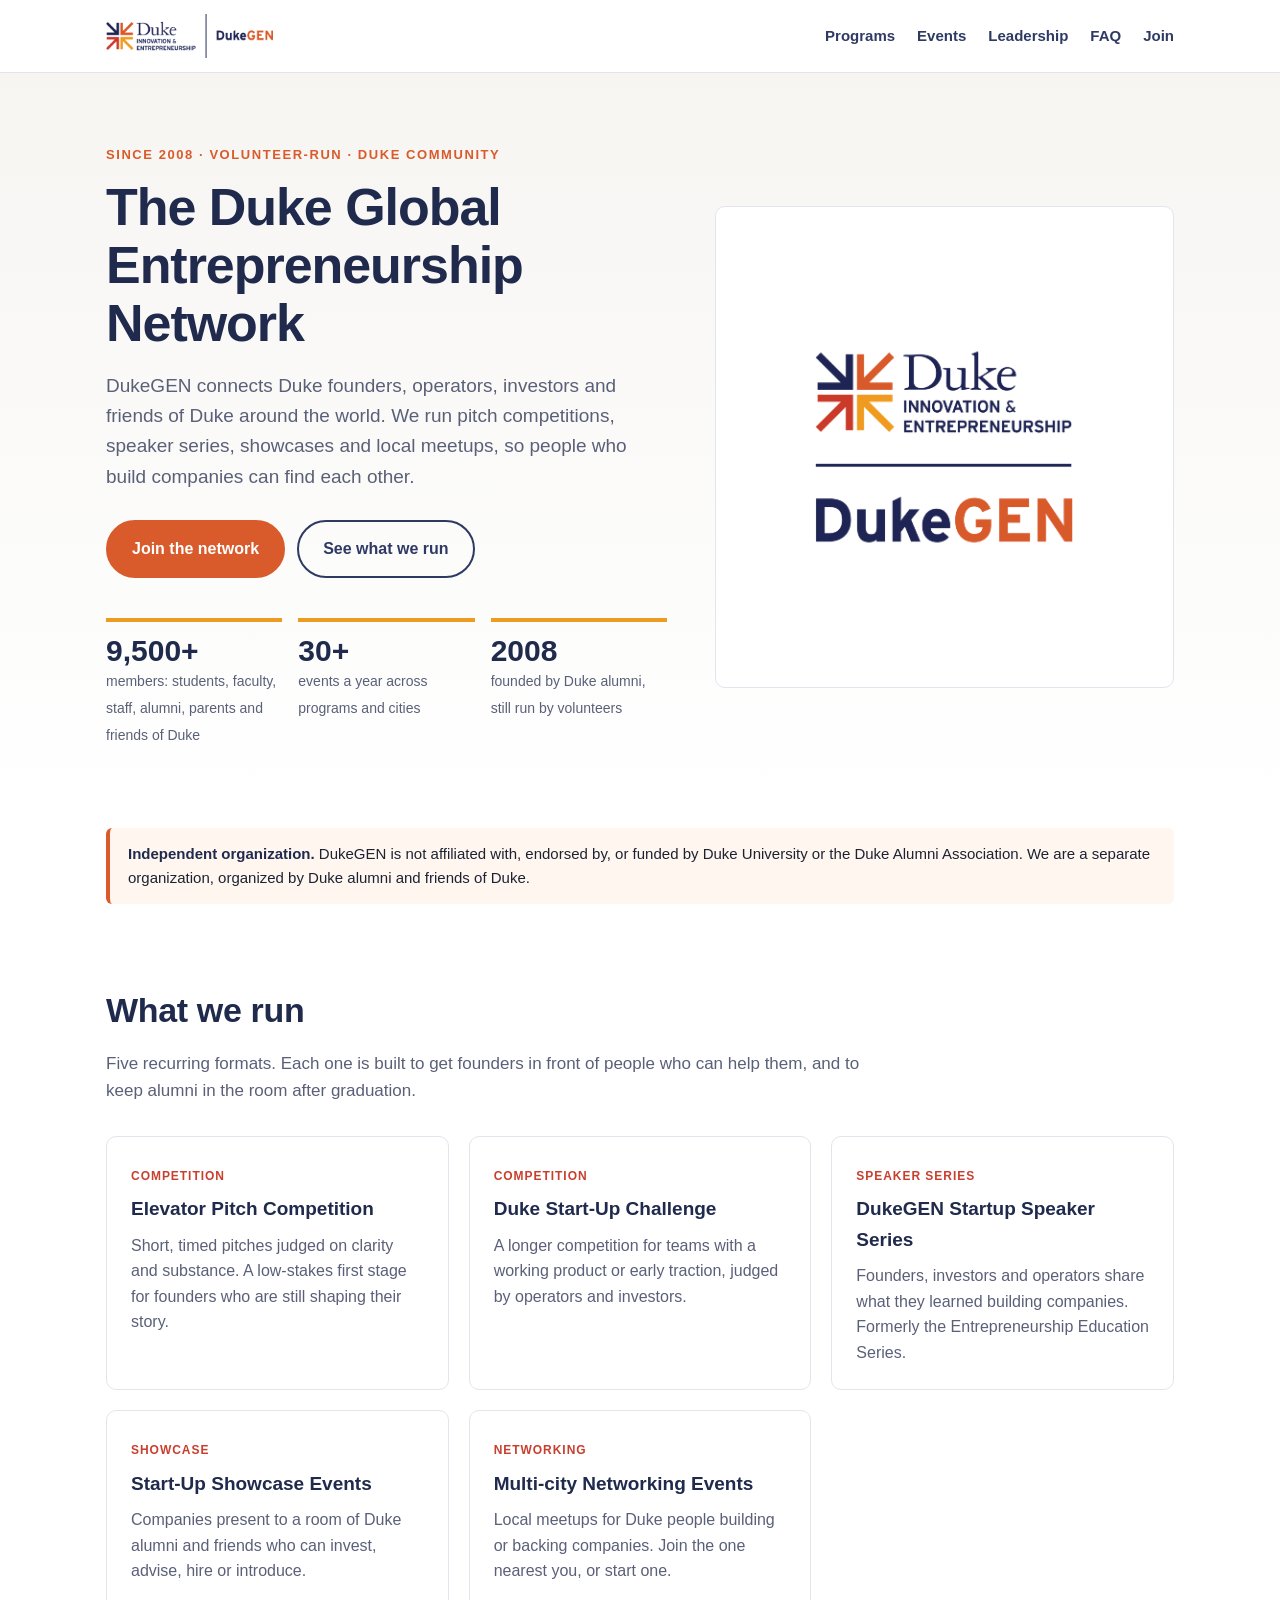
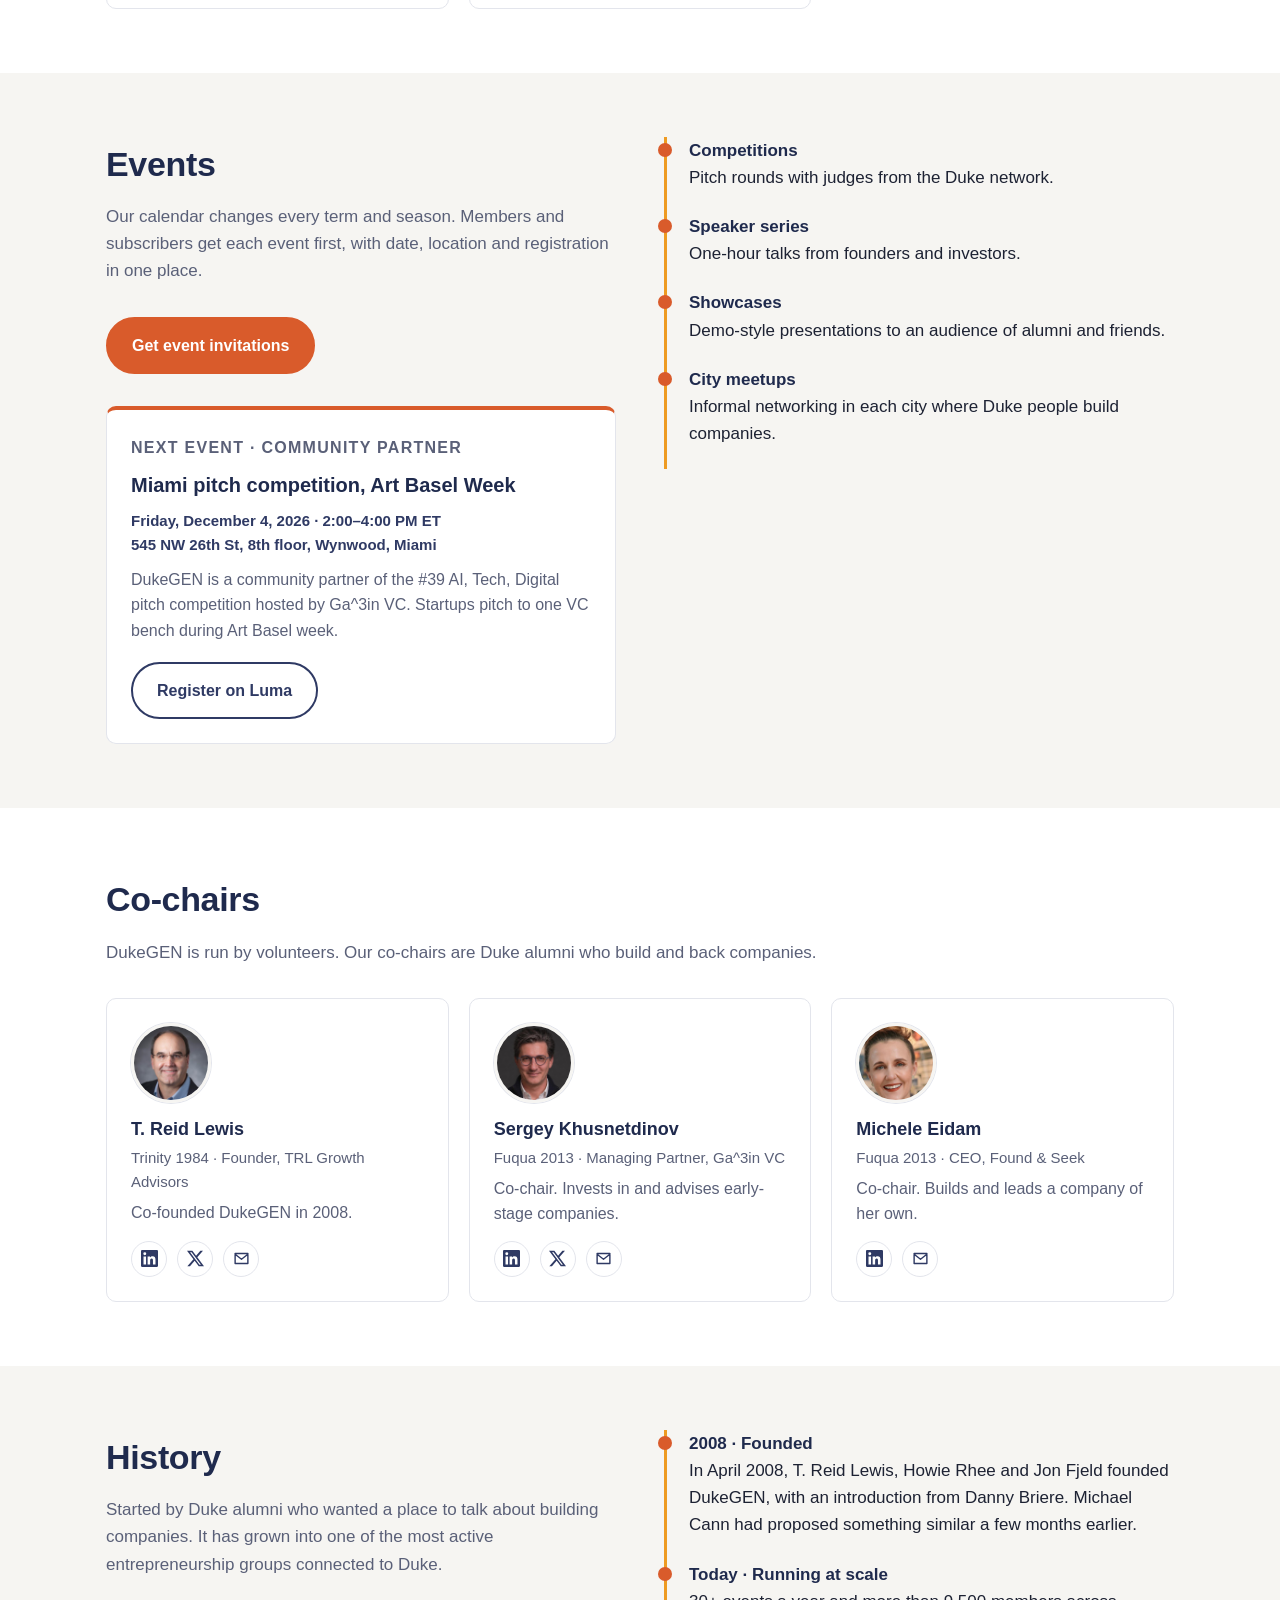
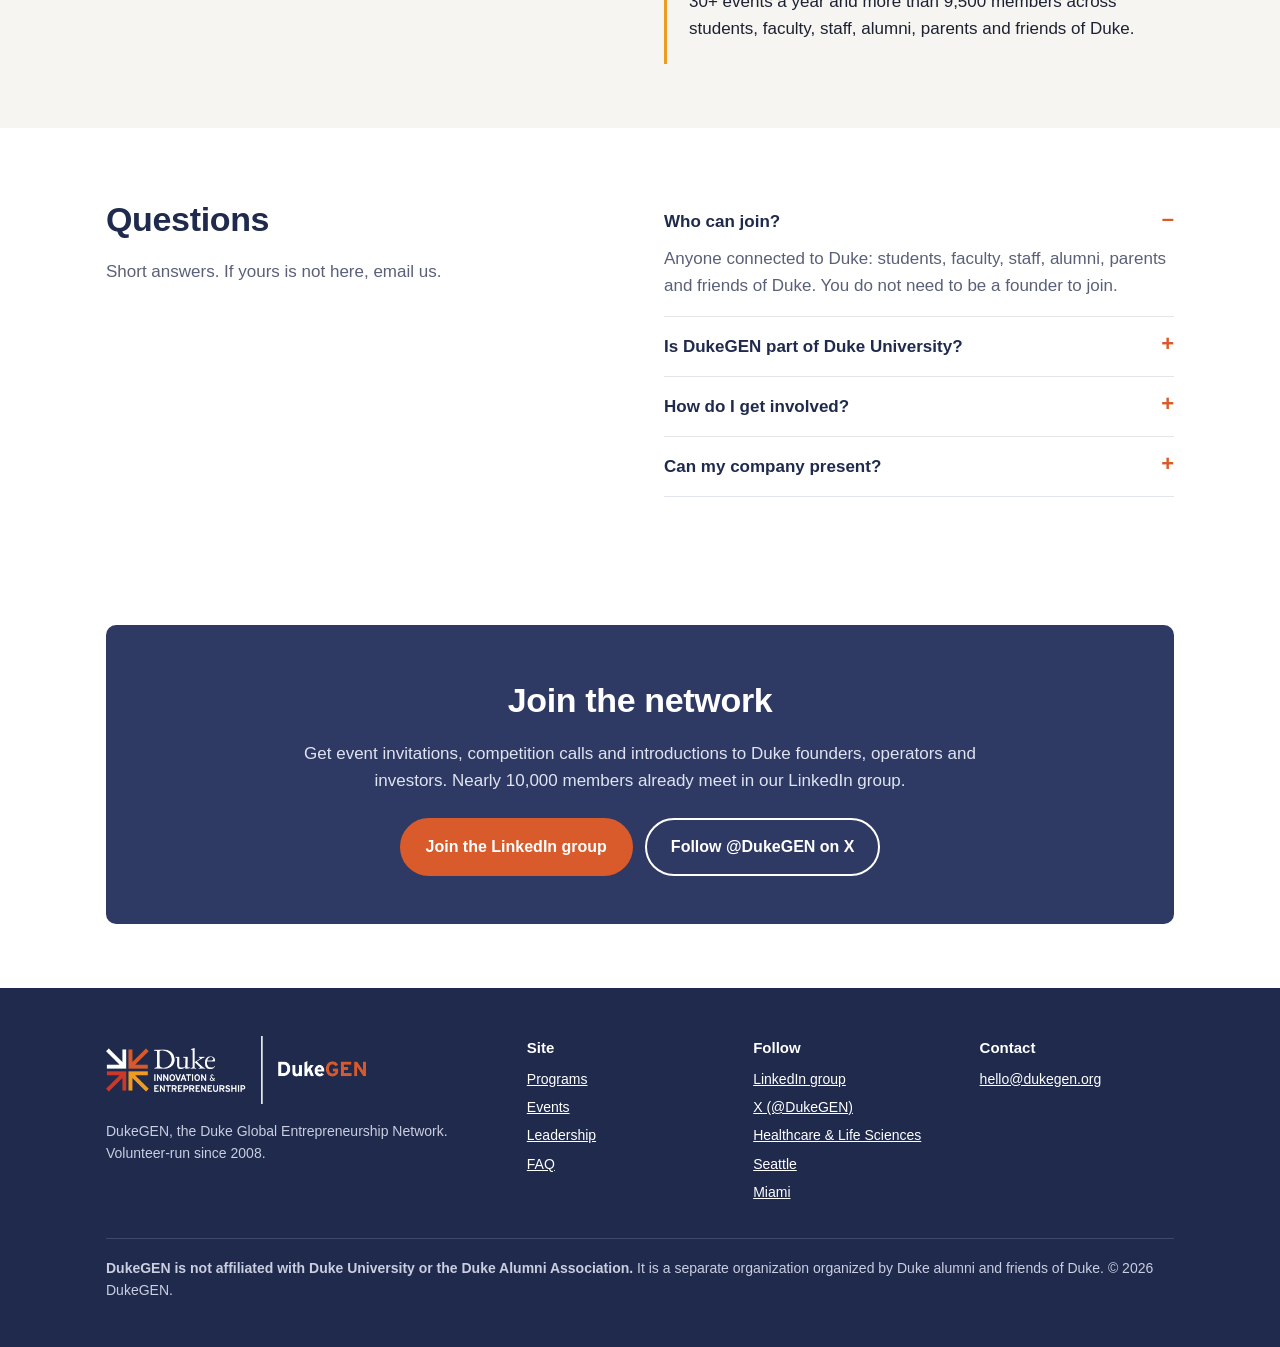
==== index.html @ 353600b2 "Add Miami Art Basel pitch competition as next event (community partner) Co-Authored-By: Claude Opus " ====
<!doctype html>
<html lang="en">
<head>
  <meta charset="utf-8">
  <meta name="viewport" content="width=device-width, initial-scale=1">
  <title>DukeGEN: Duke Global Entrepreneurship Network</title>
  <meta name="description" content="DukeGEN is a volunteer-run network of Duke founders, operators, investors and friends of Duke. 30+ events a year, 9,500+ members. Not affiliated with Duke University or the Duke Alumni Association.">
  <meta property="og:title" content="DukeGEN: Duke Global Entrepreneurship Network">
  <meta property="og:description" content="Founders, operators and investors connected through Duke. Not affiliated with Duke University or the Duke Alumni Association.">
  <meta property="og:type" content="website">
  <meta property="og:url" content="https://www.dukegen.org/">
  <meta property="og:image" content="https://www.dukegen.org/assets/logo-stacked.png">
  <meta name="theme-color" content="#2f3a64">
  <link rel="canonical" href="https://www.dukegen.org/">
  <link rel="icon" href="assets/logo-stacked.png">
  <link rel="stylesheet" href="styles.css?v=6">
  <script type="application/ld+json">
  {
    "@context": "https://schema.org",
    "@type": "Organization",
    "name": "DukeGEN (Duke Global Entrepreneurship Network)",
    "url": "https://www.dukegen.org/",
    "logo": "https://www.dukegen.org/assets/logo-stacked.png",
    "description": "Volunteer-run network of Duke founders, operators, investors and friends of Duke.",
    "foundingDate": "2008-04",
    "sameAs": ["https://www.linkedin.com/groups/87157/", "https://x.com/DukeGEN"],
    "disambiguatingDescription": "Not affiliated with Duke University or the Duke Alumni Association. Organized by Duke alumni."
  }
  </script>
<script type="application/ld+json">
{"@context":"https://schema.org","@type":"Event","name":"#39 AI, Tech, Digital pitch competition | Miami Art Basel Week","startDate":"2026-12-04T14:00:00-05:00","endDate":"2026-12-04T16:00:00-05:00","eventAttendanceMode":"https://schema.org/OfflineEventAttendanceMode","eventStatus":"https://schema.org/EventScheduled","location":{"@type":"Place","name":"Wynwood, Miami","address":{"@type":"PostalAddress","streetAddress":"545 NW 26th St, 8th floor","addressLocality":"Miami","addressRegion":"FL","postalCode":"33127","addressCountry":"US"}},"organizer":{"@type":"Organization","name":"Ga^3in VC","url":"https://gain.ventures"},"sponsor":{"@type":"Organization","name":"DukeGEN","url":"https://www.dukegen.org"},"url":"https://luma.com/gain-5hf4"}
</script>
</head>
<body>

<svg width="0" height="0" style="position:absolute" aria-hidden="true">
  <symbol id="i-li" viewBox="0 0 24 24"><path fill="currentColor" d="M20.45 20.45h-3.56v-5.57c0-1.33-.02-3.04-1.85-3.04-1.85 0-2.14 1.45-2.14 2.94v5.67H9.35V9h3.41v1.56h.05c.48-.9 1.64-1.85 3.37-1.85 3.6 0 4.27 2.37 4.27 5.46v6.28zM5.34 7.43a2.06 2.06 0 1 1 0-4.13 2.06 2.06 0 0 1 0 4.13zM7.12 20.45H3.56V9h3.56v11.45zM22.22 0H1.77C.79 0 0 .77 0 1.73v20.54C0 23.23.79 24 1.77 24h20.45c.98 0 1.78-.77 1.78-1.73V1.73C24 .77 23.2 0 22.22 0z"/></symbol>
  <symbol id="i-x" viewBox="0 0 24 24"><path fill="currentColor" d="M18.9 1.15h3.68l-8.04 9.19L24 22.85h-7.41l-5.8-7.59-6.64 7.59H.47l8.6-9.83L0 1.15h7.59l5.24 6.93 6.07-6.93zm-1.29 19.5h2.04L6.49 3.24H4.3l13.31 17.41z"/></symbol>
  <symbol id="i-mail" viewBox="0 0 24 24"><path fill="none" stroke="currentColor" stroke-width="2" stroke-linecap="round" stroke-linejoin="round" d="M3 5h18v14H3z M3 6l9 7 9-7"/></symbol>
</svg>
<a class="skip" href="#main">Skip to content</a>

<header class="site">
  <div class="wrap">
    <a class="brand" href="#top" aria-label="DukeGEN home"><img src="assets/logo-horizontal-trim.png" alt="DukeGEN, Duke Innovation &amp; Entrepreneurship" width="167" height="44"></a>
    <nav class="main" aria-label="Main">
      <ul>
        <li><a href="#programs">Programs</a></li>
        <li><a href="#events">Events</a></li>
        <li><a href="#leadership">Leadership</a></li>
        <li><a href="#faq">FAQ</a></li>
        <li><a href="#join">Join</a></li>
      </ul>
    </nav>
  </div>
</header>

<main id="main">

  <!-- Hero -->
  <div class="hero" id="top">
    <div class="wrap">
      <div>
        <p class="eyebrow">Since 2008 · Volunteer-run · Duke community</p>
        <h1>The Duke Global Entrepreneurship Network</h1>
        <p class="lead">DukeGEN connects Duke founders, operators, investors and friends of Duke around the world. We run pitch competitions, speaker series, showcases and local meetups, so people who build companies can find each other.</p>
        <div class="cta-row">
          <a class="btn" href="#join">Join the network</a>
          <a class="btn ghost" href="#events">See what we run</a>
        </div>
        <div class="stats">
          <div class="stat"><strong>9,500+</strong><span>members: students, faculty, staff, alumni, parents and friends of Duke</span></div>
          <div class="stat"><strong>30+</strong><span>events a year across programs and cities</span></div>
          <div class="stat"><strong>2008</strong><span>founded by Duke alumni, still run by volunteers</span></div>
        </div>
      </div>
      <div class="hero-logo">
        <img src="assets/logo-stacked.png" alt="DukeGEN logo" width="400" height="400">
      </div>
    </div>
  </div>

  <!-- Affiliation notice: required, do not remove -->
  <div class="wrap" style="margin-top:24px">
    <p class="notice" role="note"><strong>Independent organization.</strong> DukeGEN is not affiliated with, endorsed by, or funded by Duke University or the Duke Alumni Association. We are a separate organization, organized by Duke alumni and friends of Duke.</p>
  </div>

  <!-- Programs -->
  <section id="programs">
    <div class="wrap">
      <h2>What we run</h2>
      <p class="section-sub">Five recurring formats. Each one is built to get founders in front of people who can help them, and to keep alumni in the room after graduation.</p>
      <div class="grid-3">
        <article class="card">
          <span class="tag">Competition</span>
          <h3>Elevator Pitch Competition</h3>
          <p>Short, timed pitches judged on clarity and substance. A low-stakes first stage for founders who are still shaping their story.</p>
        </article>
        <article class="card">
          <span class="tag">Competition</span>
          <h3>Duke Start-Up Challenge</h3>
          <p>A longer competition for teams with a working product or early traction, judged by operators and investors.</p>
        </article>
        <article class="card">
          <span class="tag">Speaker series</span>
          <h3>DukeGEN Startup Speaker Series</h3>
          <p>Founders, investors and operators share what they learned building companies. Formerly the Entrepreneurship Education Series.</p>
        </article>
        <article class="card">
          <span class="tag">Showcase</span>
          <h3>Start-Up Showcase Events</h3>
          <p>Companies present to a room of Duke alumni and friends who can invest, advise, hire or introduce.</p>
        </article>
        <article class="card">
          <span class="tag">Networking</span>
          <h3>Multi-city Networking Events</h3>
          <p>Local meetups for Duke people building or backing companies. Join the one nearest you, or start one.</p>
        </article>
      </div>
    </div>
  </section>

  <!-- Events -->
  <section id="events" class="alt">
    <div class="wrap two-col">
      <div>
        <h2>Events</h2>
        <p class="section-sub">Our calendar changes every term and season. Members and subscribers get each event first, with date, location and registration in one place.</p>
        <a class="btn" href="#join">Get event invitations</a>
        <article class="next-event" aria-labelledby="next-event-title">
          <p class="tag">Next event · Community partner</p>
          <h3 id="next-event-title">Miami pitch competition, Art Basel Week</h3>
          <p class="when">Friday, December 4, 2026 · 2:00–4:00 PM ET<br>545 NW 26th St, 8th floor, Wynwood, Miami</p>
          <p>DukeGEN is a community partner of the #39 AI, Tech, Digital pitch competition hosted by Ga^3in VC. Startups pitch to one VC bench during Art Basel week.</p>
          <a class="btn ghost" href="https://luma.com/gain-5hf4" target="_blank" rel="noopener">Register on Luma</a>
        </article>
      </div>
      <ul class="timeline" aria-label="Event formats">
        <li><strong>Competitions</strong><br>Pitch rounds with judges from the Duke network.</li>
        <li><strong>Speaker series</strong><br>One-hour talks from founders and investors.</li>
        <li><strong>Showcases</strong><br>Demo-style presentations to an audience of alumni and friends.</li>
        <li><strong>City meetups</strong><br>Informal networking in each city where Duke people build companies.</li>
      </ul>
    </div>
  </section>

  <!-- Leadership -->
  <section id="leadership">
    <div class="wrap">
      <h2>Co-chairs</h2>
      <p class="section-sub">DukeGEN is run by volunteers. Our co-chairs are Duke alumni who build and back companies.</p>
      <div class="people">
        <article class="card person">
          <img class="avatar" src="assets/people/reid.jpg" alt="T. Reid Lewis" width="80" height="80" loading="lazy">
          <h3>T. Reid Lewis</h3>
          <p class="role">Trinity 1984 · Founder, TRL Growth Advisors</p>
          <p>Co-founded DukeGEN in 2008.</p>
          <div class="social"><a href="https://www.linkedin.com/in/reidlewis/" target="_blank" rel="noopener" aria-label="T. Reid Lewis on LinkedIn"><svg aria-hidden="true" viewBox="0 0 24 24"><use href="#i-li"/></svg></a><a href="https://x.com/reidlewis" target="_blank" rel="noopener" aria-label="T. Reid Lewis on X"><svg aria-hidden="true" viewBox="0 0 24 24"><use href="#i-x"/></svg></a><a href="mailto:reidlewis@mac.com" aria-label="Email T. Reid Lewis"><svg aria-hidden="true" viewBox="0 0 24 24"><use href="#i-mail"/></svg></a></div>
        </article>
        <article class="card person">
          <img class="avatar" src="assets/people/sergey.jpg?v=2" alt="Sergey Khusnetdinov" width="80" height="80" loading="lazy">
          <h3>Sergey Khusnetdinov</h3>
          <p class="role">Fuqua 2013 · Managing Partner, Ga^3in VC</p>
          <p>Co-chair. Invests in and advises early-stage companies.</p>
          <div class="social"><a href="https://www.linkedin.com/in/husnetdinov/" target="_blank" rel="noopener" aria-label="Sergey Khusnetdinov on LinkedIn"><svg aria-hidden="true" viewBox="0 0 24 24"><use href="#i-li"/></svg></a><a href="https://x.com/GainVentures" target="_blank" rel="noopener" aria-label="Sergey Khusnetdinov on X"><svg aria-hidden="true" viewBox="0 0 24 24"><use href="#i-x"/></svg></a><a href="mailto:sk@gain.ventures" aria-label="Email Sergey Khusnetdinov"><svg aria-hidden="true" viewBox="0 0 24 24"><use href="#i-mail"/></svg></a></div>
        </article>
        <article class="card person">
          <img class="avatar" src="assets/people/michele.jpg" alt="Michele Eidam" width="80" height="80" loading="lazy">
          <h3>Michele Eidam</h3>
          <p class="role">Fuqua 2013 · CEO, Found &amp; Seek</p>
          <p>Co-chair. Builds and leads a company of her own.</p>
          <div class="social"><a href="https://www.linkedin.com/in/michele-eidam/" target="_blank" rel="noopener" aria-label="Michele Eidam on LinkedIn"><svg aria-hidden="true" viewBox="0 0 24 24"><use href="#i-li"/></svg></a><a href="mailto:michele.l.eidam@gmail.com" aria-label="Email Michele Eidam"><svg aria-hidden="true" viewBox="0 0 24 24"><use href="#i-mail"/></svg></a></div>
        </article>
      </div>
    </div>
  </section>

  <!-- History -->
  <section id="history" class="alt">
    <div class="wrap two-col">
      <div>
        <h2>History</h2>
        <p class="section-sub">Started by Duke alumni who wanted a place to talk about building companies. It has grown into one of the most active entrepreneurship groups connected to Duke.</p>
      </div>
      <ul class="timeline">
        <li><strong>2008 · Founded</strong><br>In April 2008, T. Reid Lewis, Howie Rhee and Jon Fjeld founded DukeGEN, with an introduction from Danny Briere. Michael Cann had proposed something similar a few months earlier.</li>
        <li><strong>Today · Running at scale</strong><br>30+ events a year and more than 9,500 members across students, faculty, staff, alumni, parents and friends of Duke.</li>
      </ul>
    </div>
  </section>

  <!-- FAQ -->
  <section id="faq">
    <div class="wrap two-col">
      <div>
        <h2>Questions</h2>
        <p class="section-sub">Short answers. If yours is not here, email us.</p>
      </div>
      <div class="faq">
        <details open>
          <summary>Who can join?</summary>
          <p>Anyone connected to Duke: students, faculty, staff, alumni, parents and friends of Duke. You do not need to be a founder to join.</p>
        </details>
        <details>
          <summary>Is DukeGEN part of Duke University?</summary>
          <p>No. DukeGEN is not affiliated with, endorsed by, or funded by Duke University or the Duke Alumni Association. We are a separate organization organized by Duke alumni and friends of Duke.</p>
        </details>
        <details>
          <summary>How do I get involved?</summary>
          <p>Join the network to receive event invitations. You can also volunteer for an event, speak at a series session, or start a city meetup.</p>
        </details>
        <details>
          <summary>Can my company present?</summary>
          <p>Yes. Competitions and showcases are open to Duke-connected founders. Details and deadlines are posted with each event.</p>
        </details>
      </div>
    </div>
  </section>

  <!-- Join -->
  <section id="join">
    <div class="wrap">
      <div class="join">
        <h2>Join the network</h2>
        <p>Get event invitations, competition calls and introductions to Duke founders, operators and investors. Nearly 10,000 members already meet in our LinkedIn group.</p>
        <div class="cta-row" style="justify-content:center">
          <a class="btn" href="https://www.linkedin.com/groups/87157/" target="_blank" rel="noopener">Join the LinkedIn group</a>
          <a class="btn ghost" href="https://x.com/DukeGEN" target="_blank" rel="noopener">Follow @DukeGEN on X</a>
        </div>
      </div>
    </div>
  </section>

</main>

<footer class="site">
  <div class="wrap">
    <div class="cols">
      <div>
        <img src="assets/logo-horizontal-reversed.png" alt="DukeGEN, Duke Innovation &amp; Entrepreneurship" width="260" height="68" style="margin-bottom:16px">
        <p>DukeGEN, the Duke Global Entrepreneurship Network. Volunteer-run since 2008.</p>
      </div>
      <div>
        <h4>Site</h4>
        <ul>
          <li><a href="#programs">Programs</a></li>
          <li><a href="#events">Events</a></li>
          <li><a href="#leadership">Leadership</a></li>
          <li><a href="#faq">FAQ</a></li>
        </ul>
      </div>
      <div>
        <h4>Follow</h4>
        <ul>
          <li><a href="https://www.linkedin.com/groups/87157/" target="_blank" rel="noopener">LinkedIn group</a></li>
          <li><a href="https://x.com/DukeGEN" target="_blank" rel="noopener">X (@DukeGEN)</a></li>
          <li><a href="https://www.linkedin.com/groups/3990575/" target="_blank" rel="noopener">Healthcare &amp; Life Sciences</a></li>
          <li><a href="https://www.linkedin.com/groups/5100504/" target="_blank" rel="noopener">Seattle</a></li>
          <li><a href="https://www.linkedin.com/groups/2904692/" target="_blank" rel="noopener">Miami</a></li>
        </ul>
      </div>
      <div>
        <h4>Contact</h4>
        <ul>
          <li><a href="mailto:hello@dukegen.org">hello@dukegen.org</a></li>
        </ul>
      </div>
    </div>
    <p class="legal"><strong>DukeGEN is not affiliated with Duke University or the Duke Alumni Association.</strong> It is a separate organization organized by Duke alumni and friends of Duke. &copy; <span id="yr">2026</span> DukeGEN.</p>
  </div>
</footer>

<script>document.getElementById('yr').textContent = new Date().getFullYear();</script>
</body>
</html>
---- styles.css ----
:root {
  --navy: #2f3a64;
  --navy-deep: #1f2a4d;
  --orange: #d95b2b;
  --gold: #ee9b22;
  --red: #c93f2e;
  --paper: #ffffff;
  --paper-soft: #f6f5f2;
  --ink: #1d2233;
  --muted: #5a6078;
  --line: #e3e5ec;
  --radius: 10px;
  --max: 1100px;
}

* { box-sizing: border-box; }
html { scroll-behavior: smooth; }
body {
  margin: 0;
  background: var(--paper);
  color: var(--ink);
  font: 17px/1.6 -apple-system, BlinkMacSystemFont, "Segoe UI", Roboto, "Helvetica Neue", Arial, sans-serif;
}
img { max-width: 100%; display: block; }
a { color: var(--navy); }
a:focus-visible, .btn:focus-visible { outline: 3px solid var(--gold); outline-offset: 3px; }
.wrap { max-width: var(--max); margin: 0 auto; padding: 0 16px; }
.skip { position: absolute; left: -999px; }
.skip:focus { left: 16px; top: 8px; background: var(--paper); padding: 8px 12px; z-index: 10; }

/* Header */
header.site {
  position: sticky; top: 0; z-index: 5;
  background: var(--paper); border-bottom: 1px solid var(--line);
}
header.site .wrap { display: flex; align-items: center; justify-content: space-between; height: 72px; gap: 16px; }
header.site .brand img { height: 44px; width: auto; }
nav.main ul { list-style: none; display: flex; gap: 22px; margin: 0; padding: 0; }
nav.main a { text-decoration: none; font-weight: 600; font-size: 15px; color: var(--navy); }
nav.main a:hover { color: var(--orange); }

/* Buttons */
.btn {
  display: inline-block; text-decoration: none; font-weight: 700;
  padding: 14px 24px; border-radius: 999px; border: 2px solid var(--orange);
  background: var(--orange); color: #fff; font-size: 16px;
}
.btn:hover { background: #c04d20; border-color: #c04d20; }
.btn.ghost { background: transparent; color: var(--navy); border-color: var(--navy); }
.btn.ghost:hover { background: var(--navy); color: #fff; }

/* Hero */
.hero { padding: 72px 0 56px; background: linear-gradient(180deg, var(--paper-soft), var(--paper)); }
.hero .wrap { display: grid; grid-template-columns: 1.1fr 0.9fr; gap: 48px; align-items: center; }
.eyebrow { text-transform: uppercase; letter-spacing: .12em; font-size: 13px; font-weight: 700; color: var(--orange); margin: 0 0 12px; }
h1 { font-size: clamp(34px, 5vw, 52px); line-height: 1.12; margin: 0 0 18px; color: var(--navy-deep); letter-spacing: -0.02em; }
.lead { font-size: 19px; color: var(--muted); margin: 0 0 28px; max-width: 34em; }
.cta-row { display: flex; flex-wrap: wrap; gap: 12px; }
.hero-logo { background: #fff; border: 1px solid var(--line); border-radius: var(--radius); padding: 40px 28px; }
.stats { display: grid; grid-template-columns: repeat(3, 1fr); gap: 16px; margin-top: 40px; }
.stat { border-top: 4px solid var(--gold); padding-top: 12px; }
.stat strong { display: block; font-size: 30px; color: var(--navy-deep); line-height: 1.1; }
.stat span { font-size: 14px; color: var(--muted); }

/* Affiliation notice */
.notice { background: #fff7ef; border-left: 4px solid var(--orange); padding: 14px 18px; border-radius: 6px; font-size: 15px; color: var(--ink); }
.notice strong { color: var(--navy-deep); }

/* Sections */
section { padding: 64px 0; }
section.alt { background: var(--paper-soft); }
h2 { font-size: clamp(26px, 3.4vw, 34px); color: var(--navy-deep); margin: 0 0 12px; letter-spacing: -0.01em; }
.section-sub { color: var(--muted); margin: 0 0 32px; max-width: 46em; }

.grid-3 { display: grid; grid-template-columns: repeat(3, 1fr); gap: 20px; }
.card { background: #fff; border: 1px solid var(--line); border-radius: var(--radius); padding: 24px; }
.card h3 { margin: 0 0 8px; font-size: 19px; color: var(--navy-deep); }
.card p { margin: 0; color: var(--muted); font-size: 16px; }
.tag { display: inline-block; font-size: 12px; font-weight: 700; color: var(--red); text-transform: uppercase; letter-spacing: .08em; margin-bottom: 8px; }

.people { display: grid; grid-template-columns: repeat(3, 1fr); gap: 20px; }
.person .initials {
  width: 64px; height: 64px; border-radius: 50%; display: grid; place-items: center;
  background: var(--navy); color: #fff; font-weight: 700; font-size: 20px; margin-bottom: 12px;
}
.person h3 { margin: 0; font-size: 18px; color: var(--navy-deep); }
.person .role { margin: 2px 0 6px; font-size: 15px; color: var(--muted); }
.person a { font-size: 15px; }

.timeline { list-style: none; padding: 0; margin: 0; border-left: 3px solid var(--gold); }
.timeline li { padding: 0 0 22px 22px; position: relative; }
.timeline li::before { content: ""; position: absolute; left: -9px; top: 6px; width: 14px; height: 14px; border-radius: 50%; background: var(--orange); }
.timeline strong { color: var(--navy-deep); }

.two-col { display: grid; grid-template-columns: 1fr 1fr; gap: 48px; align-items: start; }

.faq details { border-bottom: 1px solid var(--line); padding: 16px 0; }
.faq summary { cursor: pointer; font-weight: 700; color: var(--navy-deep); list-style: none; }
.faq summary::-webkit-details-marker { display: none; }
.faq summary::after { content: "+"; float: right; color: var(--orange); font-size: 22px; line-height: 1; }
.faq details[open] summary::after { content: "–"; }
.faq details p { margin: 10px 0 0; color: var(--muted); }

.join { background: var(--navy); color: #fff; border-radius: var(--radius); padding: 48px 36px; text-align: center; }
.join h2 { color: #fff; }
.join p { color: #dfe3f0; max-width: 40em; margin: 0 auto 24px; }
.join .btn.ghost { color: #fff; border-color: #fff; }
.join .btn.ghost:hover { background: #fff; color: var(--navy); }

footer.site { background: var(--navy-deep); color: #c9cee0; padding: 48px 0 32px; font-size: 14px; }
footer.site a { color: #fff; }
footer.site .cols { display: grid; grid-template-columns: 2fr 1fr 1fr 1fr; gap: 32px; }
footer.site h4 { color: #fff; margin: 0 0 8px; font-size: 15px; }
footer.site ul { list-style: none; padding: 0; margin: 0; }
footer.site li { margin-bottom: 6px; }
footer.site .legal { border-top: 1px solid rgba(255,255,255,.15); margin-top: 28px; padding-top: 18px; }

/* Responsive */
@media (max-width: 860px) {
  .hero .wrap, .two-col { grid-template-columns: 1fr; }
  .grid-3, .people { grid-template-columns: 1fr; }
  .stats { grid-template-columns: 1fr; }
  footer.site .cols { grid-template-columns: 1fr; }
  nav.main ul { gap: 14px; }
  nav.main li:nth-child(n+4) { display: none; }
}
@media (max-width: 480px) {
  header.site .brand img { height: 36px; }
  nav.main { display: none; }
  .hero { padding: 48px 0 40px; }
  .join { padding: 36px 22px; }
}


.person .avatar { width: 80px; height: 80px; border-radius: 50%; object-fit: cover; margin-bottom: 12px; border: 3px solid var(--paper-soft); box-shadow: 0 0 0 1px var(--line); }
.person .social { display: flex; gap: 10px; margin-top: 14px; }
.person .social a { width: 36px; height: 36px; display: grid; place-items: center; border-radius: 50%; border: 1px solid var(--line); color: var(--navy); transition: background .15s, color .15s, border-color .15s; }
.person .social a:hover { background: var(--navy); border-color: var(--navy); color: #fff; }
.person .social svg { width: 17px; height: 17px; }
.person { display: flex; flex-direction: column; }
.person .social { margin-top: auto; padding-top: 14px; }
.next-event { margin-top: 32px; background: #fff; border: 1px solid var(--line); border-top: 4px solid var(--orange); border-radius: var(--radius); padding: 24px; }
.next-event h3 { margin: 0 0 8px; font-size: 20px; color: var(--navy-deep); text-wrap: balance; }
.next-event .when { font-weight: 600; color: var(--navy); font-size: 15px; margin: 0 0 10px; }
.next-event p { color: var(--muted); font-size: 16px; margin: 0 0 18px; }
.next-event .tag { margin-bottom: 8px; }
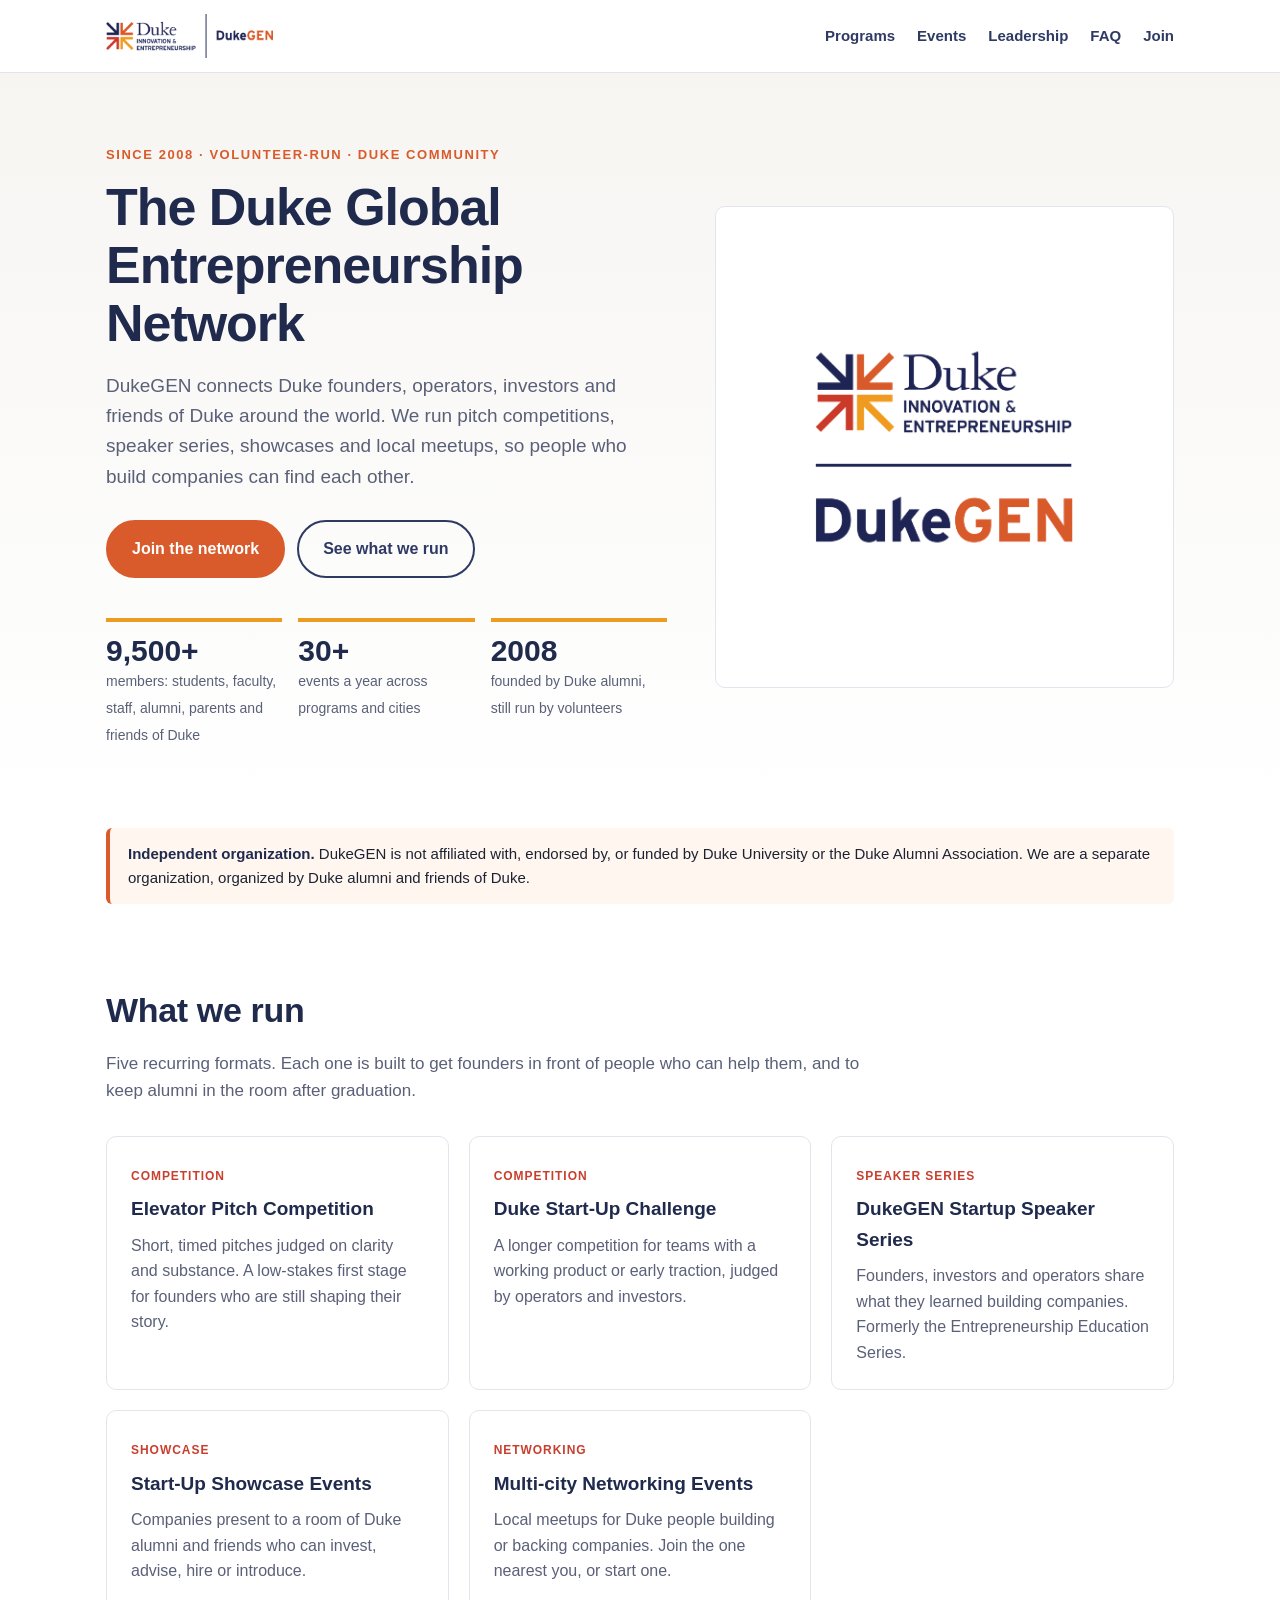
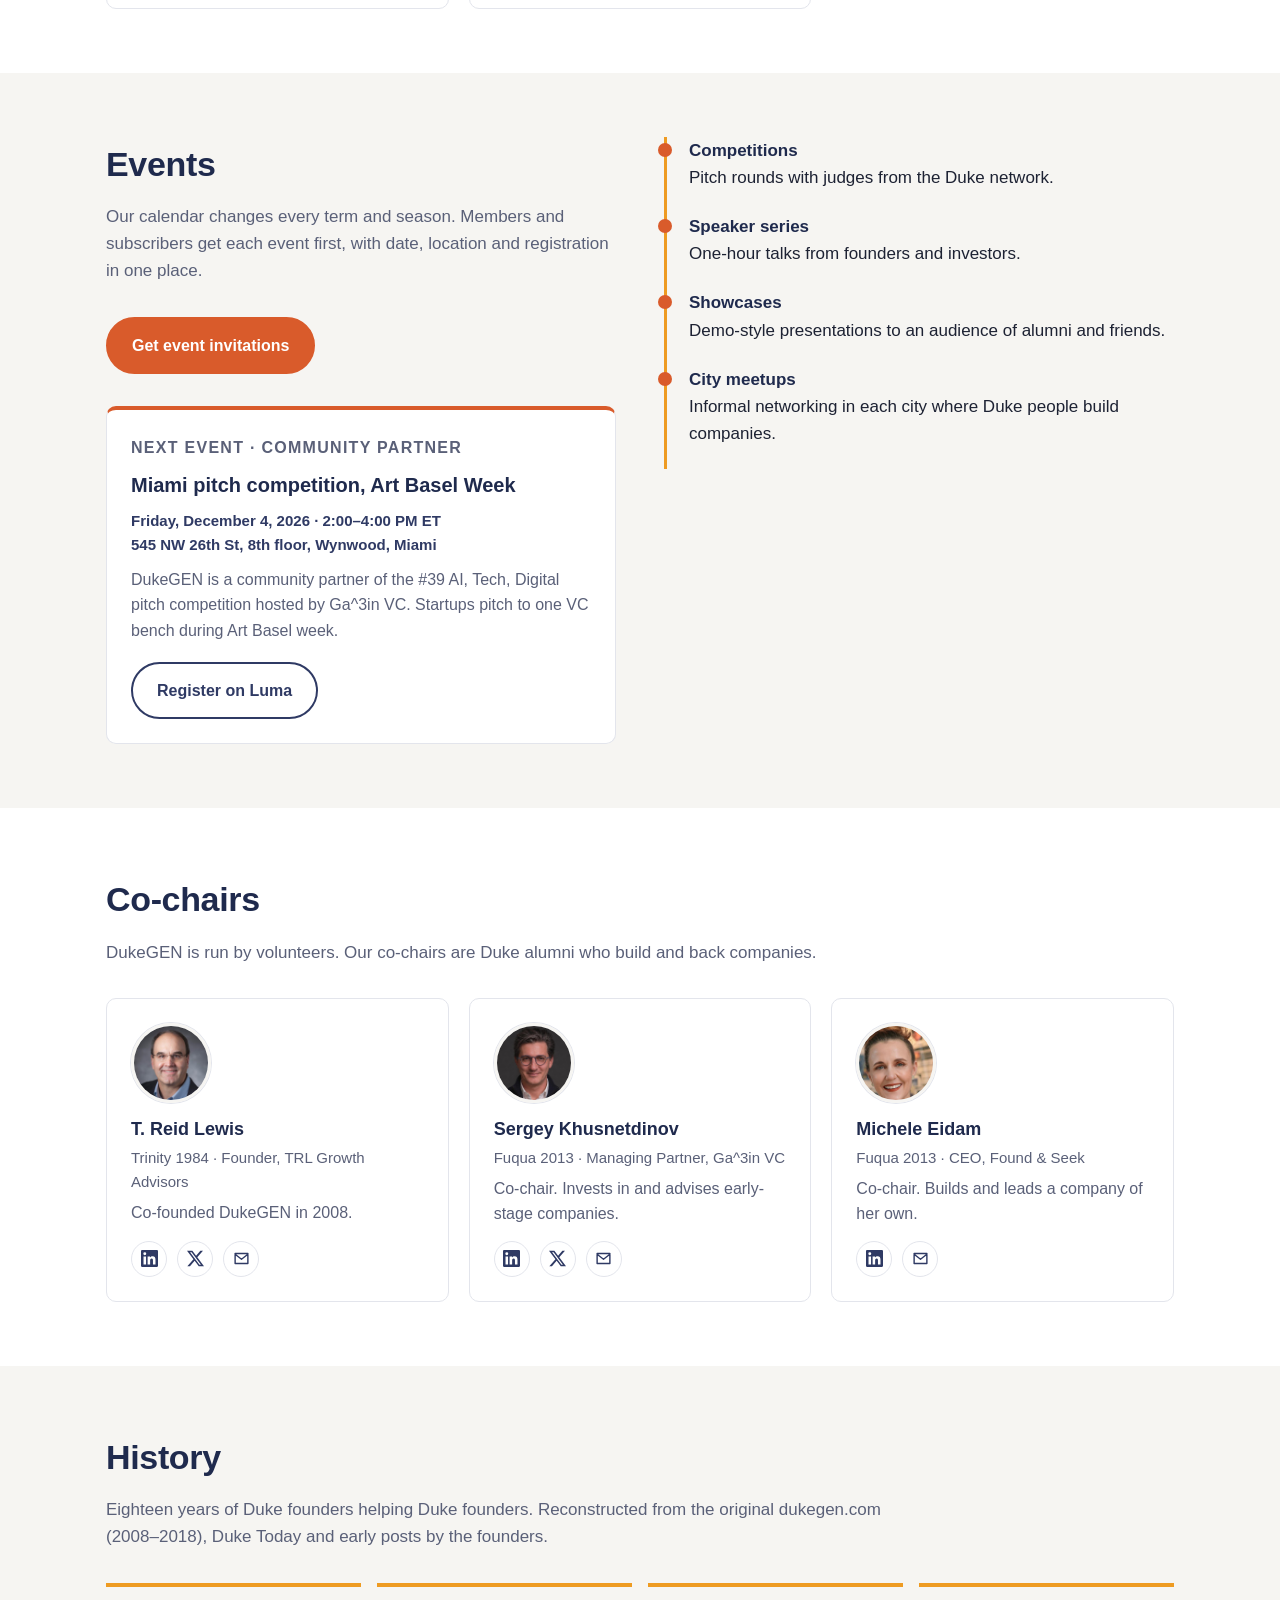
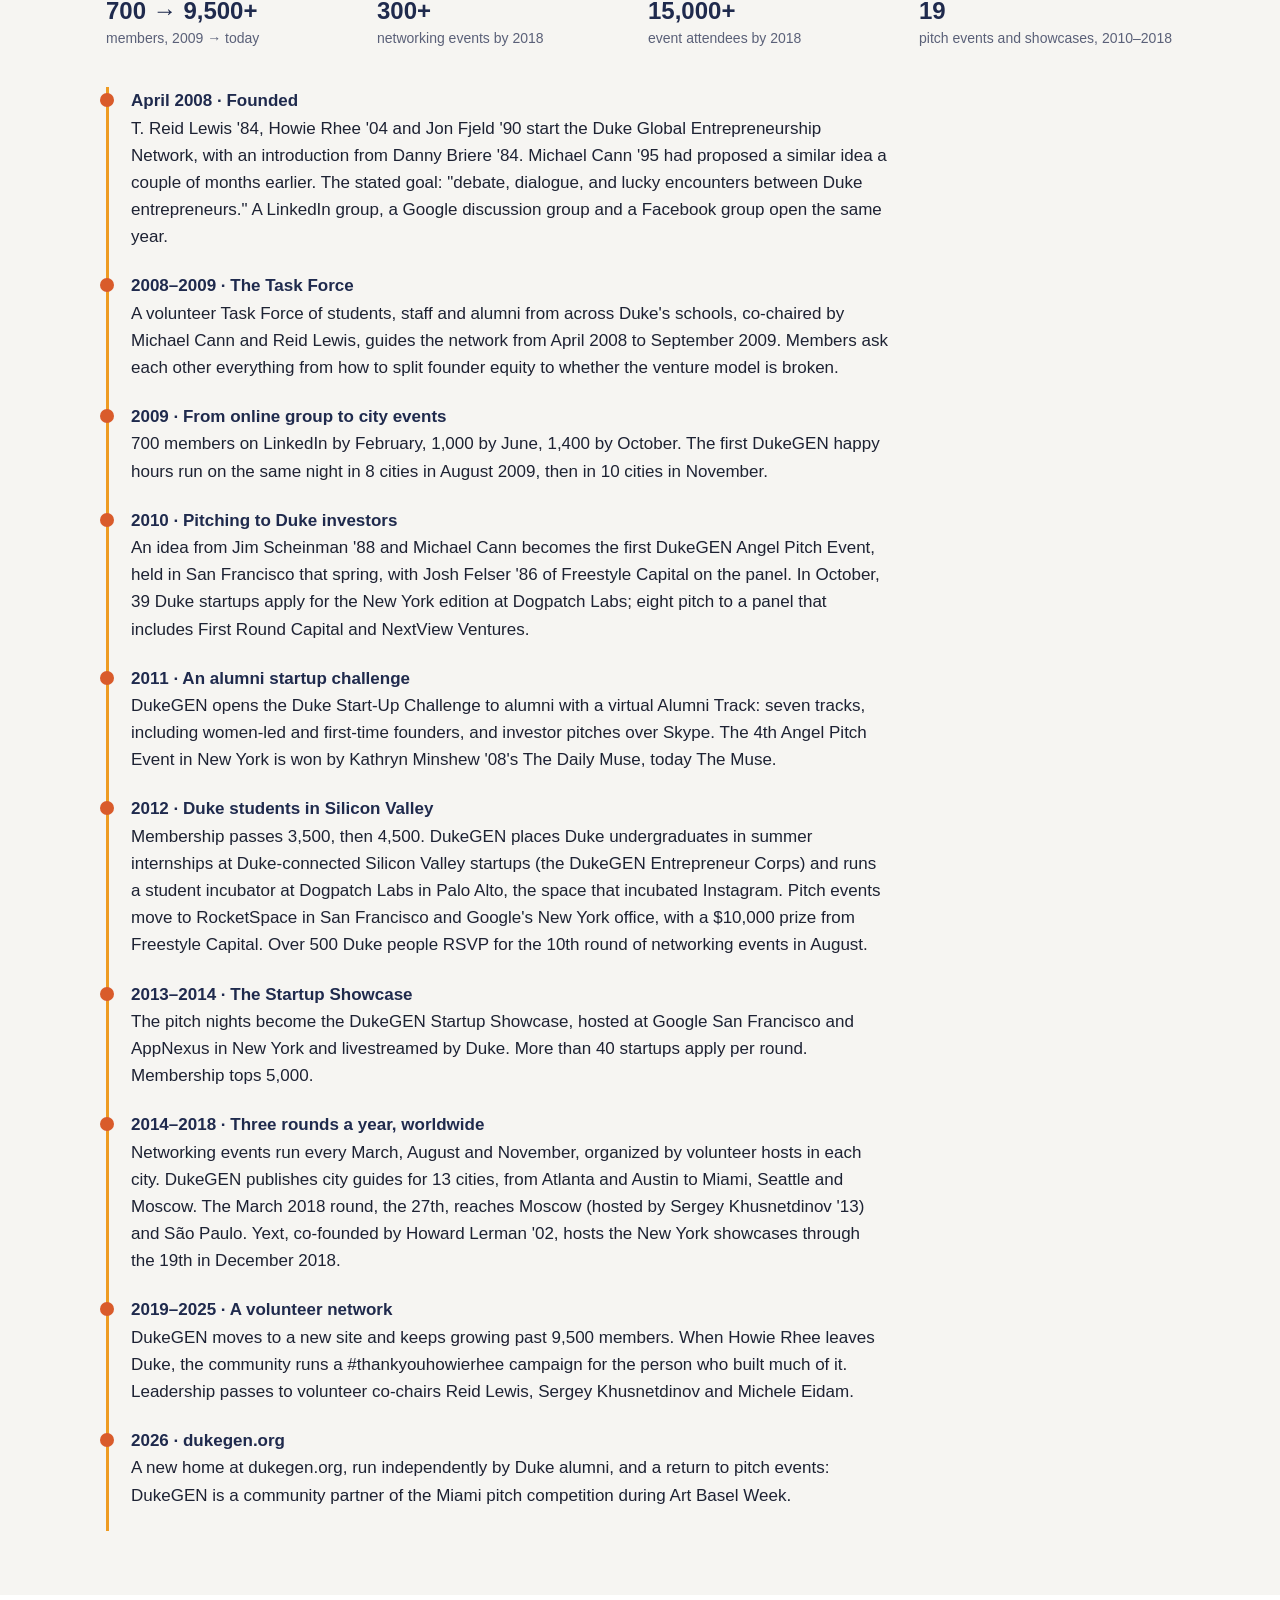
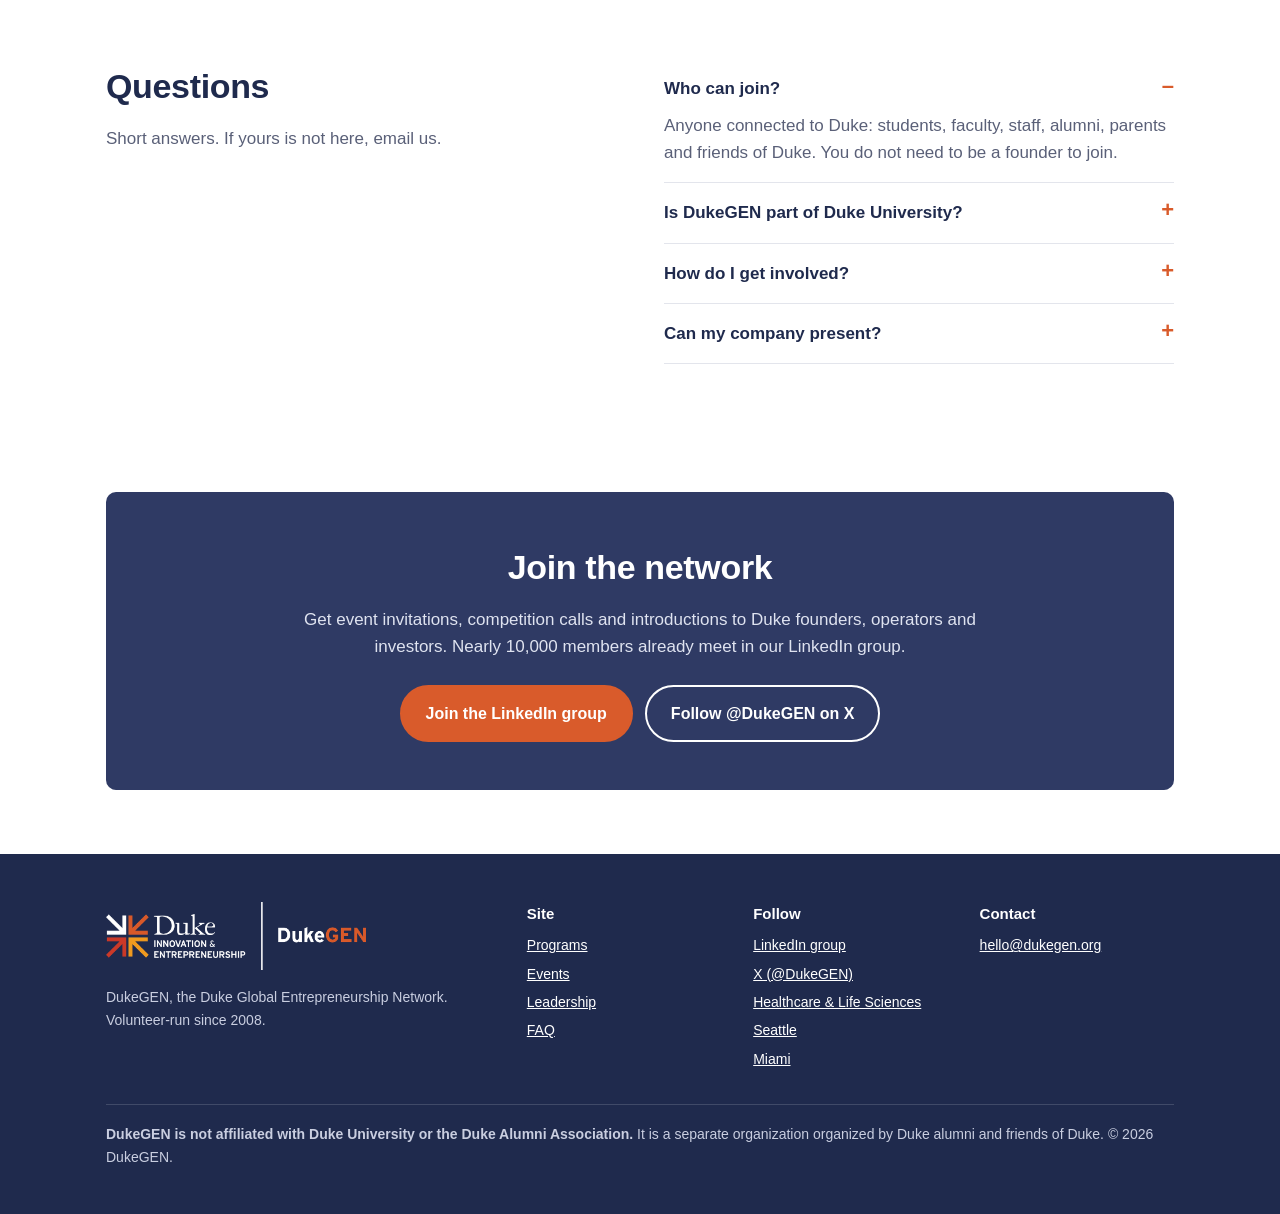
==== commit f3266151: "Reconstruct DukeGEN history 2008-2026 from dukegen.com archives; fix mobile overflow Co-Authored-By:" ====
--- a/index.html
+++ b/index.html
@@ -13,7 +13,7 @@
   <meta name="theme-color" content="#2f3a64">
   <link rel="canonical" href="https://www.dukegen.org/">
   <link rel="icon" href="assets/logo-stacked.png">
-  <link rel="stylesheet" href="styles.css?v=6">
+  <link rel="stylesheet" href="styles.css?v=7">
   <script type="application/ld+json">
   {
     "@context": "https://schema.org",
@@ -177,15 +177,27 @@
 
   <!-- History -->
   <section id="history" class="alt">
-    <div class="wrap two-col">
-      <div>
-        <h2>History</h2>
-        <p class="section-sub">Started by Duke alumni who wanted a place to talk about building companies. It has grown into one of the most active entrepreneurship groups connected to Duke.</p>
-      </div>
-      <ul class="timeline">
-        <li><strong>2008 · Founded</strong><br>In April 2008, T. Reid Lewis, Howie Rhee and Jon Fjeld founded DukeGEN, with an introduction from Danny Briere. Michael Cann had proposed something similar a few months earlier.</li>
-        <li><strong>Today · Running at scale</strong><br>30+ events a year and more than 9,500 members across students, faculty, staff, alumni, parents and friends of Duke.</li>
-      </ul>
+    <div class="wrap">
+      <h2>History</h2>
+      <p class="section-sub">Eighteen years of Duke founders helping Duke founders. Reconstructed from the original dukegen.com (2008–2018), Duke Today and early posts by the founders.</p>
+      <div class="history-stats">
+        <div><strong>700 → 9,500+</strong><span>members, 2009 → today</span></div>
+        <div><strong>300+</strong><span>networking events by 2018</span></div>
+        <div><strong>15,000+</strong><span>event attendees by 2018</span></div>
+        <div><strong>19</strong><span>pitch events and showcases, 2010–2018</span></div>
+      </div>
+      <ol class="timeline history">
+        <li><strong>April 2008 · Founded</strong><br>T. Reid Lewis '84, Howie Rhee '04 and Jon Fjeld '90 start the Duke Global Entrepreneurship Network, with an introduction from Danny Briere '84. Michael Cann '95 had proposed a similar idea a couple of months earlier. The stated goal: "debate, dialogue, and lucky encounters between Duke entrepreneurs." A LinkedIn group, a Google discussion group and a Facebook group open the same year.</li>
+        <li><strong>2008–2009 · The Task Force</strong><br>A volunteer Task Force of students, staff and alumni from across Duke's schools, co-chaired by Michael Cann and Reid Lewis, guides the network from April 2008 to September 2009. Members ask each other everything from how to split founder equity to whether the venture model is broken.</li>
+        <li><strong>2009 · From online group to city events</strong><br>700 members on LinkedIn by February, 1,000 by June, 1,400 by October. The first DukeGEN happy hours run on the same night in 8 cities in August 2009, then in 10 cities in November.</li>
+        <li><strong>2010 · Pitching to Duke investors</strong><br>An idea from Jim Scheinman '88 and Michael Cann becomes the first DukeGEN Angel Pitch Event, held in San Francisco that spring, with Josh Felser '86 of Freestyle Capital on the panel. In October, 39 Duke startups apply for the New York edition at Dogpatch Labs; eight pitch to a panel that includes First Round Capital and NextView Ventures.</li>
+        <li><strong>2011 · An alumni startup challenge</strong><br>DukeGEN opens the Duke Start-Up Challenge to alumni with a virtual Alumni Track: seven tracks, including women-led and first-time founders, and investor pitches over Skype. The 4th Angel Pitch Event in New York is won by Kathryn Minshew '08's The Daily Muse, today The Muse.</li>
+        <li><strong>2012 · Duke students in Silicon Valley</strong><br>Membership passes 3,500, then 4,500. DukeGEN places Duke undergraduates in summer internships at Duke-connected Silicon Valley startups (the DukeGEN Entrepreneur Corps) and runs a student incubator at Dogpatch Labs in Palo Alto, the space that incubated Instagram. Pitch events move to RocketSpace in San Francisco and Google's New York office, with a $10,000 prize from Freestyle Capital. Over 500 Duke people RSVP for the 10th round of networking events in August.</li>
+        <li><strong>2013–2014 · The Startup Showcase</strong><br>The pitch nights become the DukeGEN Startup Showcase, hosted at Google San Francisco and AppNexus in New York and livestreamed by Duke. More than 40 startups apply per round. Membership tops 5,000.</li>
+        <li><strong>2014–2018 · Three rounds a year, worldwide</strong><br>Networking events run every March, August and November, organized by volunteer hosts in each city. DukeGEN publishes city guides for 13 cities, from Atlanta and Austin to Miami, Seattle and Moscow. The March 2018 round, the 27th, reaches Moscow (hosted by Sergey Khusnetdinov '13) and São Paulo. Yext, co-founded by Howard Lerman '02, hosts the New York showcases through the 19th in December 2018.</li>
+        <li><strong>2019–2025 · A volunteer network</strong><br>DukeGEN moves to a new site and keeps growing past 9,500 members. When Howie Rhee leaves Duke, the community runs a #thankyouhowierhee campaign for the person who built much of it. Leadership passes to volunteer co-chairs Reid Lewis, Sergey Khusnetdinov and Michele Eidam.</li>
+        <li><strong>2026 · dukegen.org</strong><br>A new home at dukegen.org, run independently by Duke alumni, and a return to pitch events: DukeGEN is a community partner of the Miami pitch competition during Art Basel Week.</li>
+      </ol>
     </div>
   </section>
 
--- a/styles.css
+++ b/styles.css
@@ -144,3 +144,11 @@
 .next-event .when { font-weight: 600; color: var(--navy); font-size: 15px; margin: 0 0 10px; }
 .next-event p { color: var(--muted); font-size: 16px; margin: 0 0 18px; }
 .next-event .tag { margin-bottom: 8px; }
+.two-col > *, .wrap > * { min-width: 0; }
+.timeline li { overflow-wrap: anywhere; }
+.history-stats { display: grid; grid-template-columns: repeat(4, 1fr); gap: 16px; margin: 0 0 36px; }
+.history-stats div { border-top: 4px solid var(--gold); padding-top: 10px; }
+.history-stats strong { display: block; font-size: 24px; color: var(--navy-deep); line-height: 1.15; font-variant-numeric: tabular-nums; }
+.history-stats span { font-size: 14px; color: var(--muted); }
+.timeline.history { max-width: 46em; }
+@media (max-width: 860px) { .history-stats { grid-template-columns: repeat(2, 1fr); } }
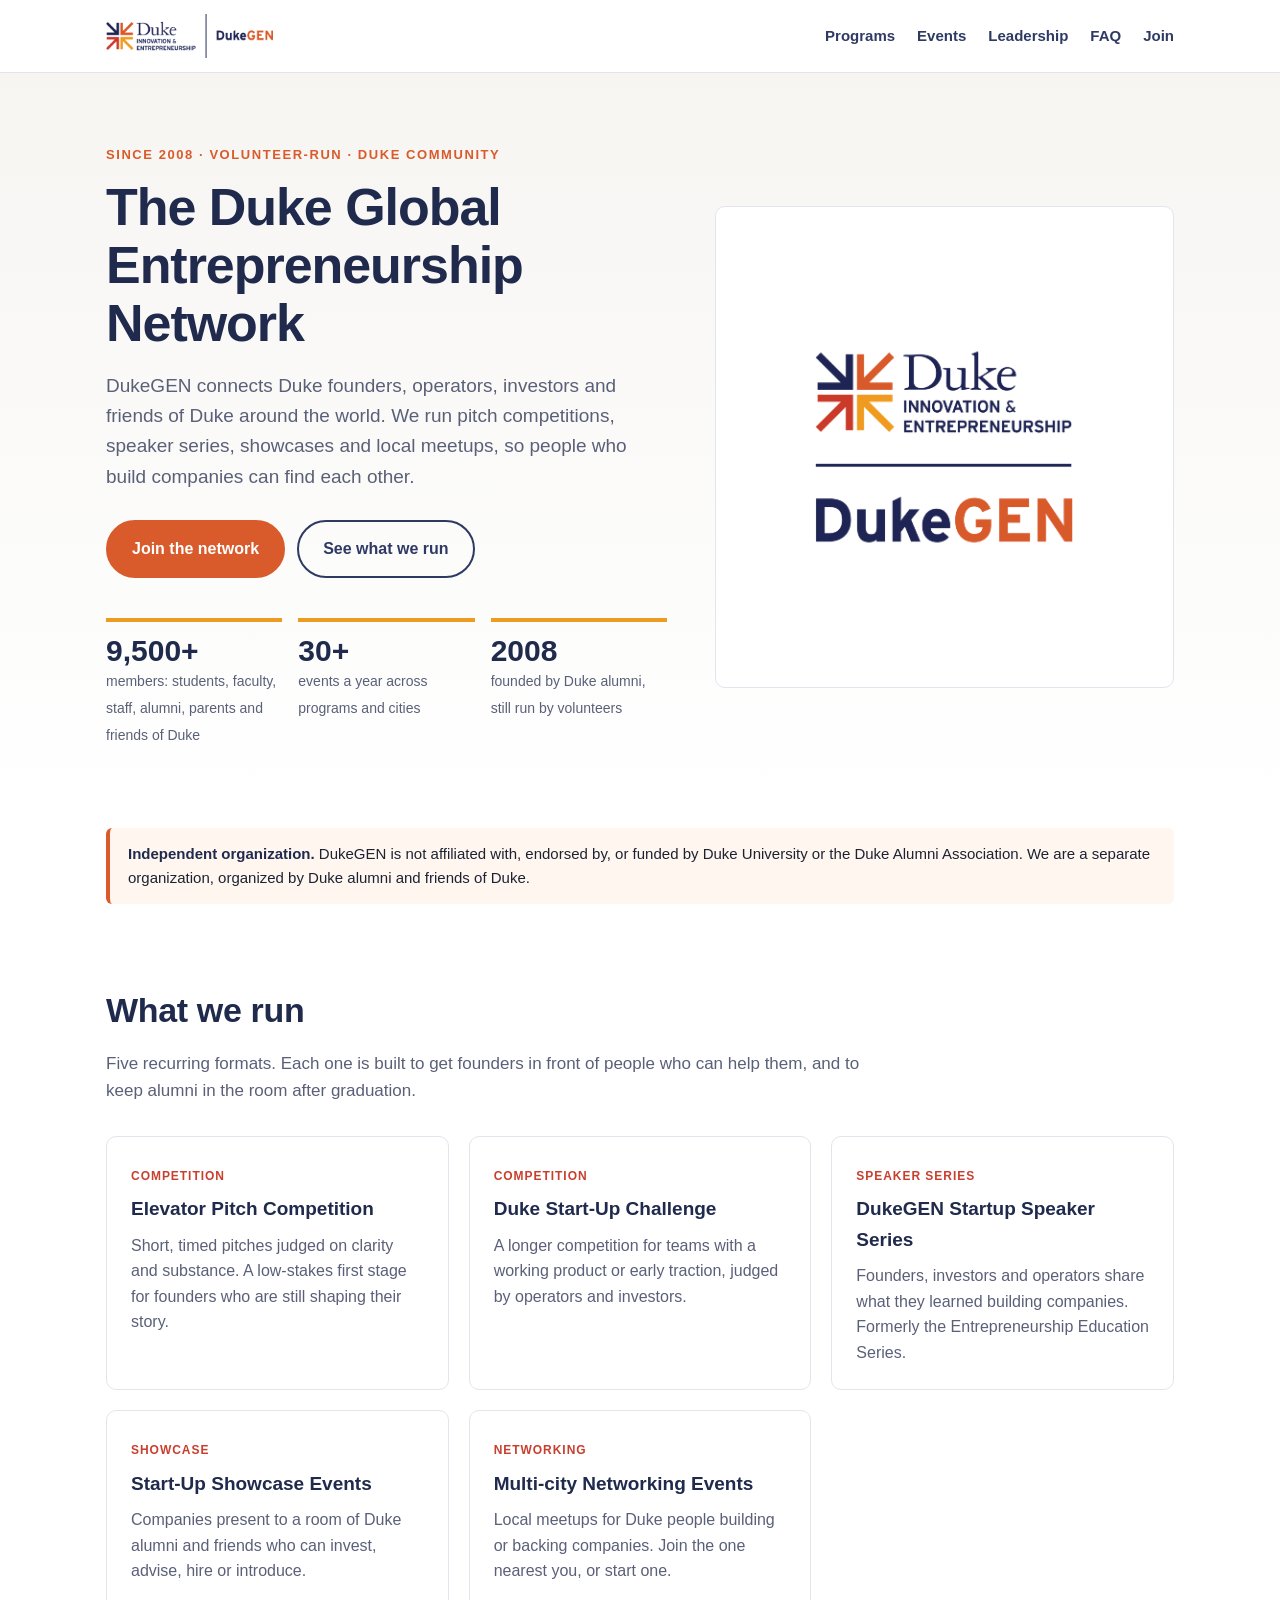
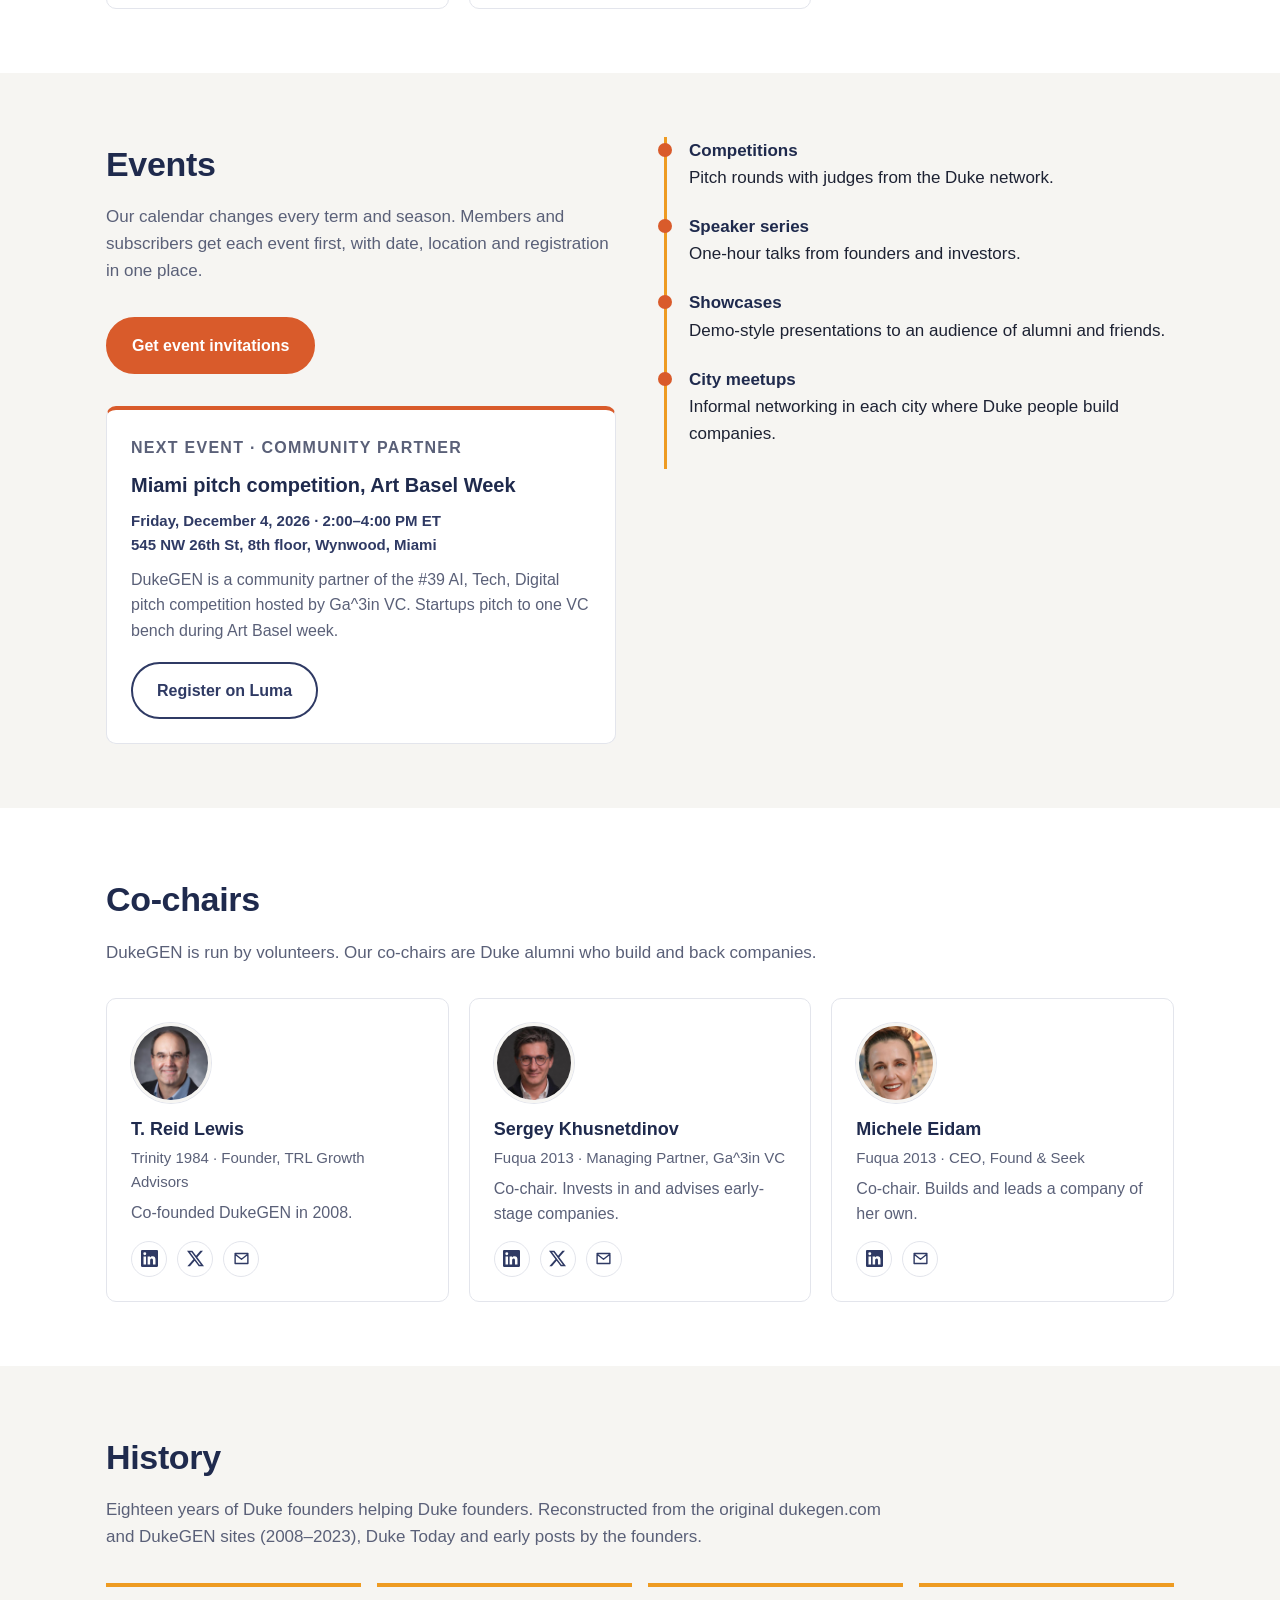
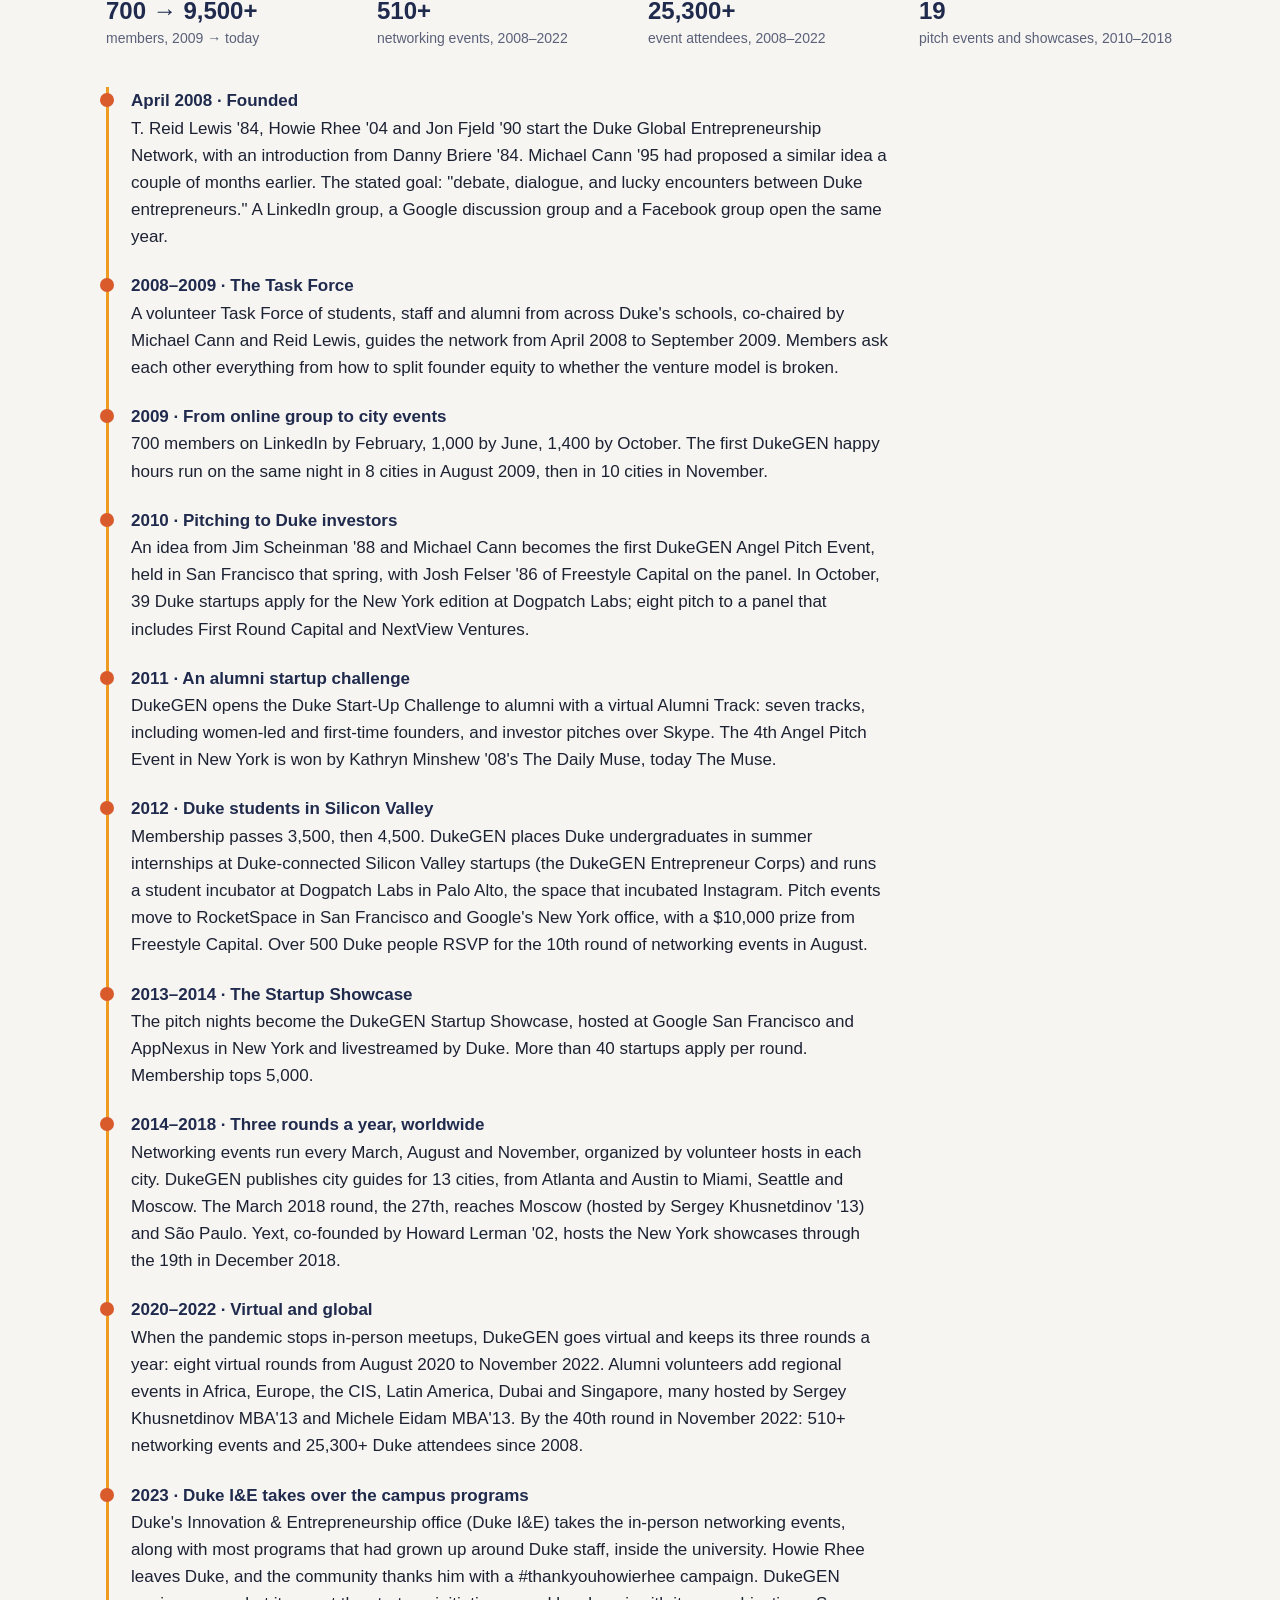
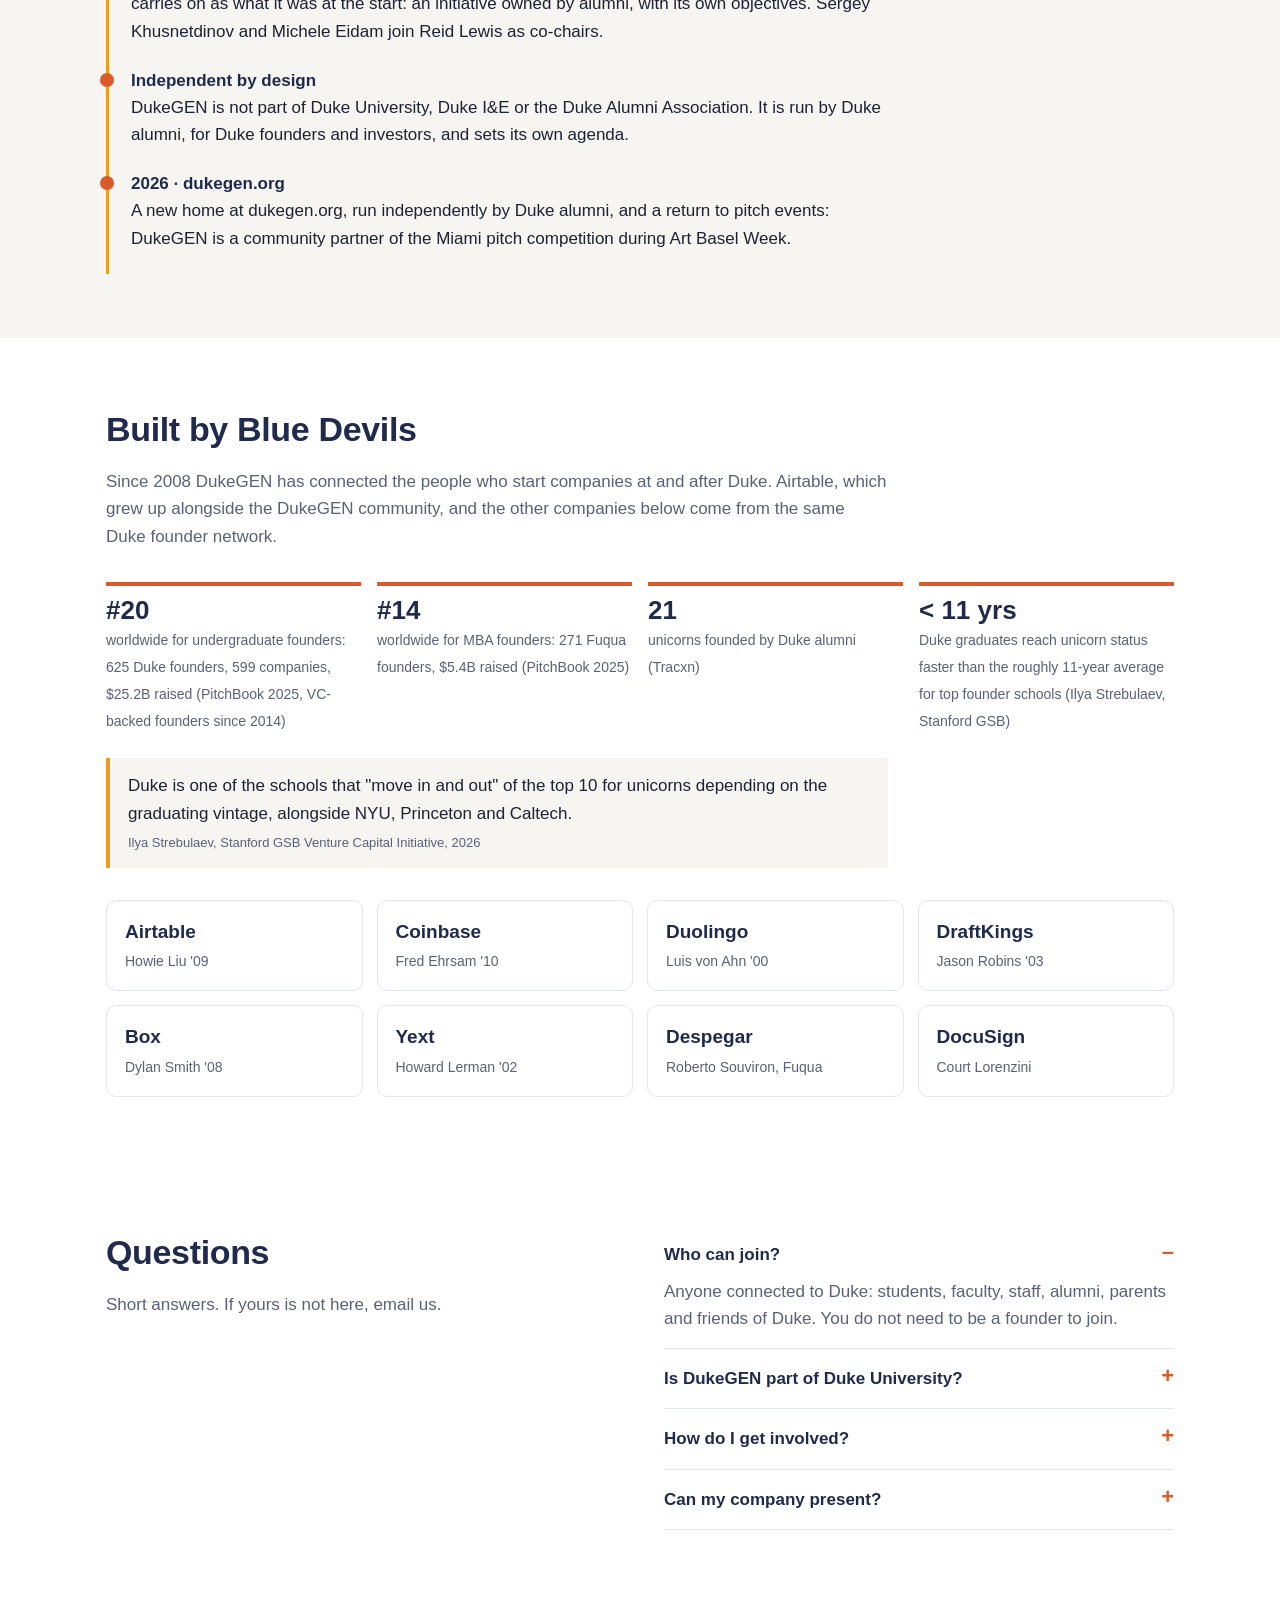
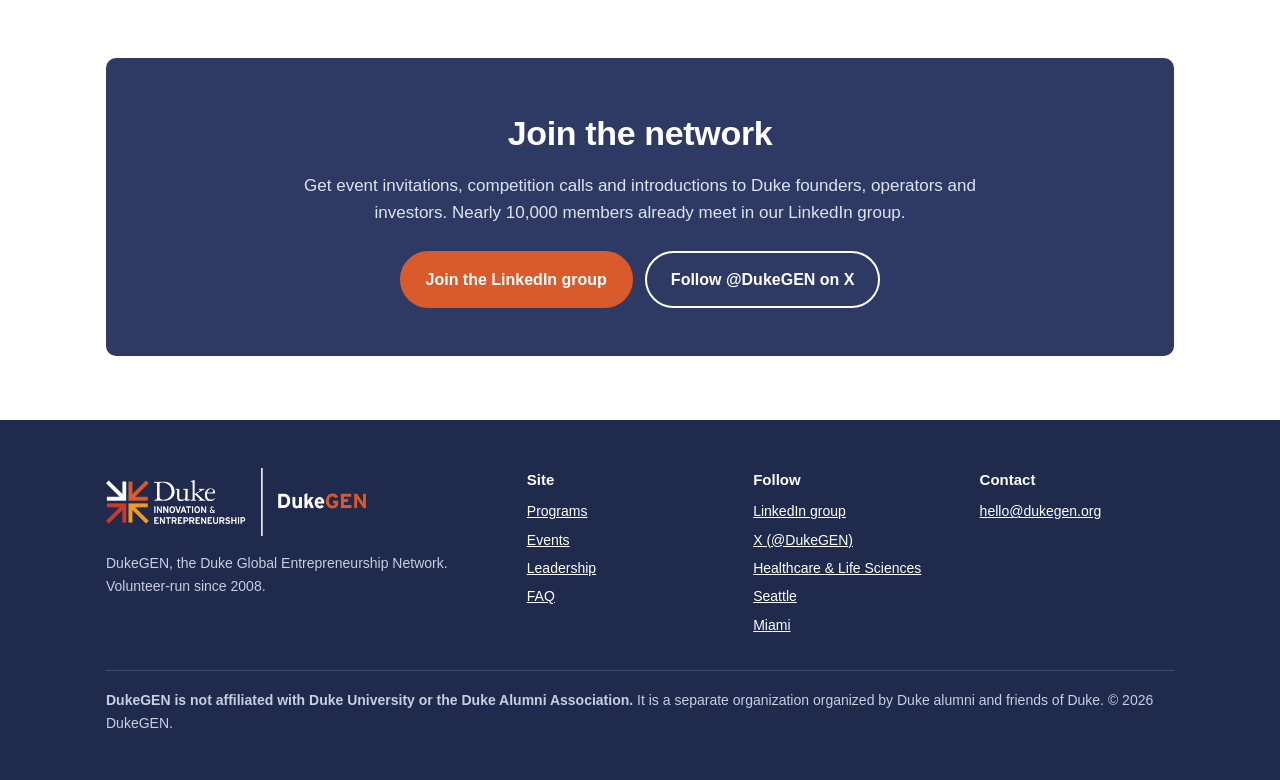
==== commit 0bae66b6: "History 2020-2023 (virtual era, Duke I&E transition, independence), founder strip, Duke founder stat" ====
--- a/index.html
+++ b/index.html
@@ -13,7 +13,7 @@
   <meta name="theme-color" content="#2f3a64">
   <link rel="canonical" href="https://www.dukegen.org/">
   <link rel="icon" href="assets/logo-stacked.png">
-  <link rel="stylesheet" href="styles.css?v=7">
+  <link rel="stylesheet" href="styles.css?v=9">
   <script type="application/ld+json">
   {
     "@context": "https://schema.org",
@@ -179,11 +179,11 @@
   <section id="history" class="alt">
     <div class="wrap">
       <h2>History</h2>
-      <p class="section-sub">Eighteen years of Duke founders helping Duke founders. Reconstructed from the original dukegen.com (2008–2018), Duke Today and early posts by the founders.</p>
+      <p class="section-sub">Eighteen years of Duke founders helping Duke founders. Reconstructed from the original dukegen.com and DukeGEN sites (2008–2023), Duke Today and early posts by the founders.</p>
       <div class="history-stats">
         <div><strong>700 → 9,500+</strong><span>members, 2009 → today</span></div>
-        <div><strong>300+</strong><span>networking events by 2018</span></div>
-        <div><strong>15,000+</strong><span>event attendees by 2018</span></div>
+        <div><strong>510+</strong><span>networking events, 2008–2022</span></div>
+        <div><strong>25,300+</strong><span>event attendees, 2008–2022</span></div>
         <div><strong>19</strong><span>pitch events and showcases, 2010–2018</span></div>
       </div>
       <ol class="timeline history">
@@ -195,9 +195,36 @@
         <li><strong>2012 · Duke students in Silicon Valley</strong><br>Membership passes 3,500, then 4,500. DukeGEN places Duke undergraduates in summer internships at Duke-connected Silicon Valley startups (the DukeGEN Entrepreneur Corps) and runs a student incubator at Dogpatch Labs in Palo Alto, the space that incubated Instagram. Pitch events move to RocketSpace in San Francisco and Google's New York office, with a $10,000 prize from Freestyle Capital. Over 500 Duke people RSVP for the 10th round of networking events in August.</li>
         <li><strong>2013–2014 · The Startup Showcase</strong><br>The pitch nights become the DukeGEN Startup Showcase, hosted at Google San Francisco and AppNexus in New York and livestreamed by Duke. More than 40 startups apply per round. Membership tops 5,000.</li>
         <li><strong>2014–2018 · Three rounds a year, worldwide</strong><br>Networking events run every March, August and November, organized by volunteer hosts in each city. DukeGEN publishes city guides for 13 cities, from Atlanta and Austin to Miami, Seattle and Moscow. The March 2018 round, the 27th, reaches Moscow (hosted by Sergey Khusnetdinov '13) and São Paulo. Yext, co-founded by Howard Lerman '02, hosts the New York showcases through the 19th in December 2018.</li>
-        <li><strong>2019–2025 · A volunteer network</strong><br>DukeGEN moves to a new site and keeps growing past 9,500 members. When Howie Rhee leaves Duke, the community runs a #thankyouhowierhee campaign for the person who built much of it. Leadership passes to volunteer co-chairs Reid Lewis, Sergey Khusnetdinov and Michele Eidam.</li>
+        <li><strong>2020–2022 · Virtual and global</strong><br>When the pandemic stops in-person meetups, DukeGEN goes virtual and keeps its three rounds a year: eight virtual rounds from August 2020 to November 2022. Alumni volunteers add regional events in Africa, Europe, the CIS, Latin America, Dubai and Singapore, many hosted by Sergey Khusnetdinov MBA'13 and Michele Eidam MBA'13. By the 40th round in November 2022: 510+ networking events and 25,300+ Duke attendees since 2008.</li>
+        <li><strong>2023 · Duke I&amp;E takes over the campus programs</strong><br>Duke's Innovation &amp; Entrepreneurship office (Duke I&amp;E) takes the in-person networking events, along with most programs that had grown up around Duke staff, inside the university. Howie Rhee leaves Duke, and the community thanks him with a #thankyouhowierhee campaign. DukeGEN carries on as what it was at the start: an initiative owned by alumni, with its own objectives. Sergey Khusnetdinov and Michele Eidam join Reid Lewis as co-chairs.</li>
+        <li><strong>Independent by design</strong><br>DukeGEN is not part of Duke University, Duke I&amp;E or the Duke Alumni Association. It is run by Duke alumni, for Duke founders and investors, and sets its own agenda.</li>
         <li><strong>2026 · dukegen.org</strong><br>A new home at dukegen.org, run independently by Duke alumni, and a return to pitch events: DukeGEN is a community partner of the Miami pitch competition during Art Basel Week.</li>
       </ol>
+    </div>
+  </section>
+
+  <!-- Founders -->
+  <section id="founders">
+    <div class="wrap">
+      <h2>Built by Blue Devils</h2>
+      <p class="section-sub">Since 2008 DukeGEN has connected the people who start companies at and after Duke. Airtable, which grew up alongside the DukeGEN community, and the other companies below come from the same Duke founder network.</p>
+      <div class="duke-stats">
+        <div><strong>#20</strong><span>worldwide for undergraduate founders: 625 Duke founders, 599 companies, $25.2B raised (PitchBook 2025, VC-backed founders since 2014)</span></div>
+        <div><strong>#14</strong><span>worldwide for MBA founders: 271 Fuqua founders, $5.4B raised (PitchBook 2025)</span></div>
+        <div><strong>21</strong><span>unicorns founded by Duke alumni (Tracxn)</span></div>
+        <div><strong>&lt; 11 yrs</strong><span>Duke graduates reach unicorn status faster than the roughly 11-year average for top founder schools (Ilya Strebulaev, Stanford GSB)</span></div>
+      </div>
+      <blockquote class="pull">Duke is one of the schools that "move in and out" of the top 10 for unicorns depending on the graduating vintage, alongside NYU, Princeton and Caltech.<cite>Ilya Strebulaev, Stanford GSB Venture Capital Initiative, 2026</cite></blockquote>
+      <ul class="founders">
+        <li><strong>Airtable</strong><span>Howie Liu '09</span></li>
+        <li><strong>Coinbase</strong><span>Fred Ehrsam '10</span></li>
+        <li><strong>Duolingo</strong><span>Luis von Ahn '00</span></li>
+        <li><strong>DraftKings</strong><span>Jason Robins '03</span></li>
+        <li><strong>Box</strong><span>Dylan Smith '08</span></li>
+        <li><strong>Yext</strong><span>Howard Lerman '02</span></li>
+        <li><strong>Despegar</strong><span>Roberto Souviron, Fuqua</span></li>
+        <li><strong>DocuSign</strong><span>Court Lorenzini</span></li>
+      </ul>
     </div>
   </section>
 
--- a/styles.css
+++ b/styles.css
@@ -152,3 +152,16 @@
 .history-stats span { font-size: 14px; color: var(--muted); }
 .timeline.history { max-width: 46em; }
 @media (max-width: 860px) { .history-stats { grid-template-columns: repeat(2, 1fr); } }
+.founders { list-style: none; padding: 0; margin: 0; display: grid; grid-template-columns: repeat(4, 1fr); gap: 14px; }
+.founders li { border: 1px solid var(--line); border-radius: var(--radius); padding: 16px 18px; background: #fff; }
+.founders strong { display: block; font-size: 19px; color: var(--navy-deep); }
+.founders span { font-size: 14px; color: var(--muted); }
+@media (max-width: 860px) { .founders { grid-template-columns: repeat(2, 1fr); } }
+.duke-stats { display: grid; grid-template-columns: repeat(4, 1fr); gap: 16px; margin: 0 0 24px; }
+.duke-stats div { border-top: 4px solid var(--orange); padding-top: 10px; }
+.duke-stats strong { display: block; font-size: 26px; color: var(--navy-deep); line-height: 1.15; font-variant-numeric: tabular-nums; }
+.duke-stats span { font-size: 14px; color: var(--muted); }
+.pull { margin: 0 0 32px; padding: 14px 18px; border-left: 4px solid var(--gold); background: var(--paper-soft); color: var(--ink); font-size: 17px; max-width: 46em; }
+.pull cite { display: block; margin-top: 6px; font-size: 13px; font-style: normal; color: var(--muted); }
+@media (max-width: 860px) { .duke-stats { grid-template-columns: repeat(2, 1fr); } }
+@media (max-width: 480px) { .duke-stats, .founders { grid-template-columns: 1fr; } }
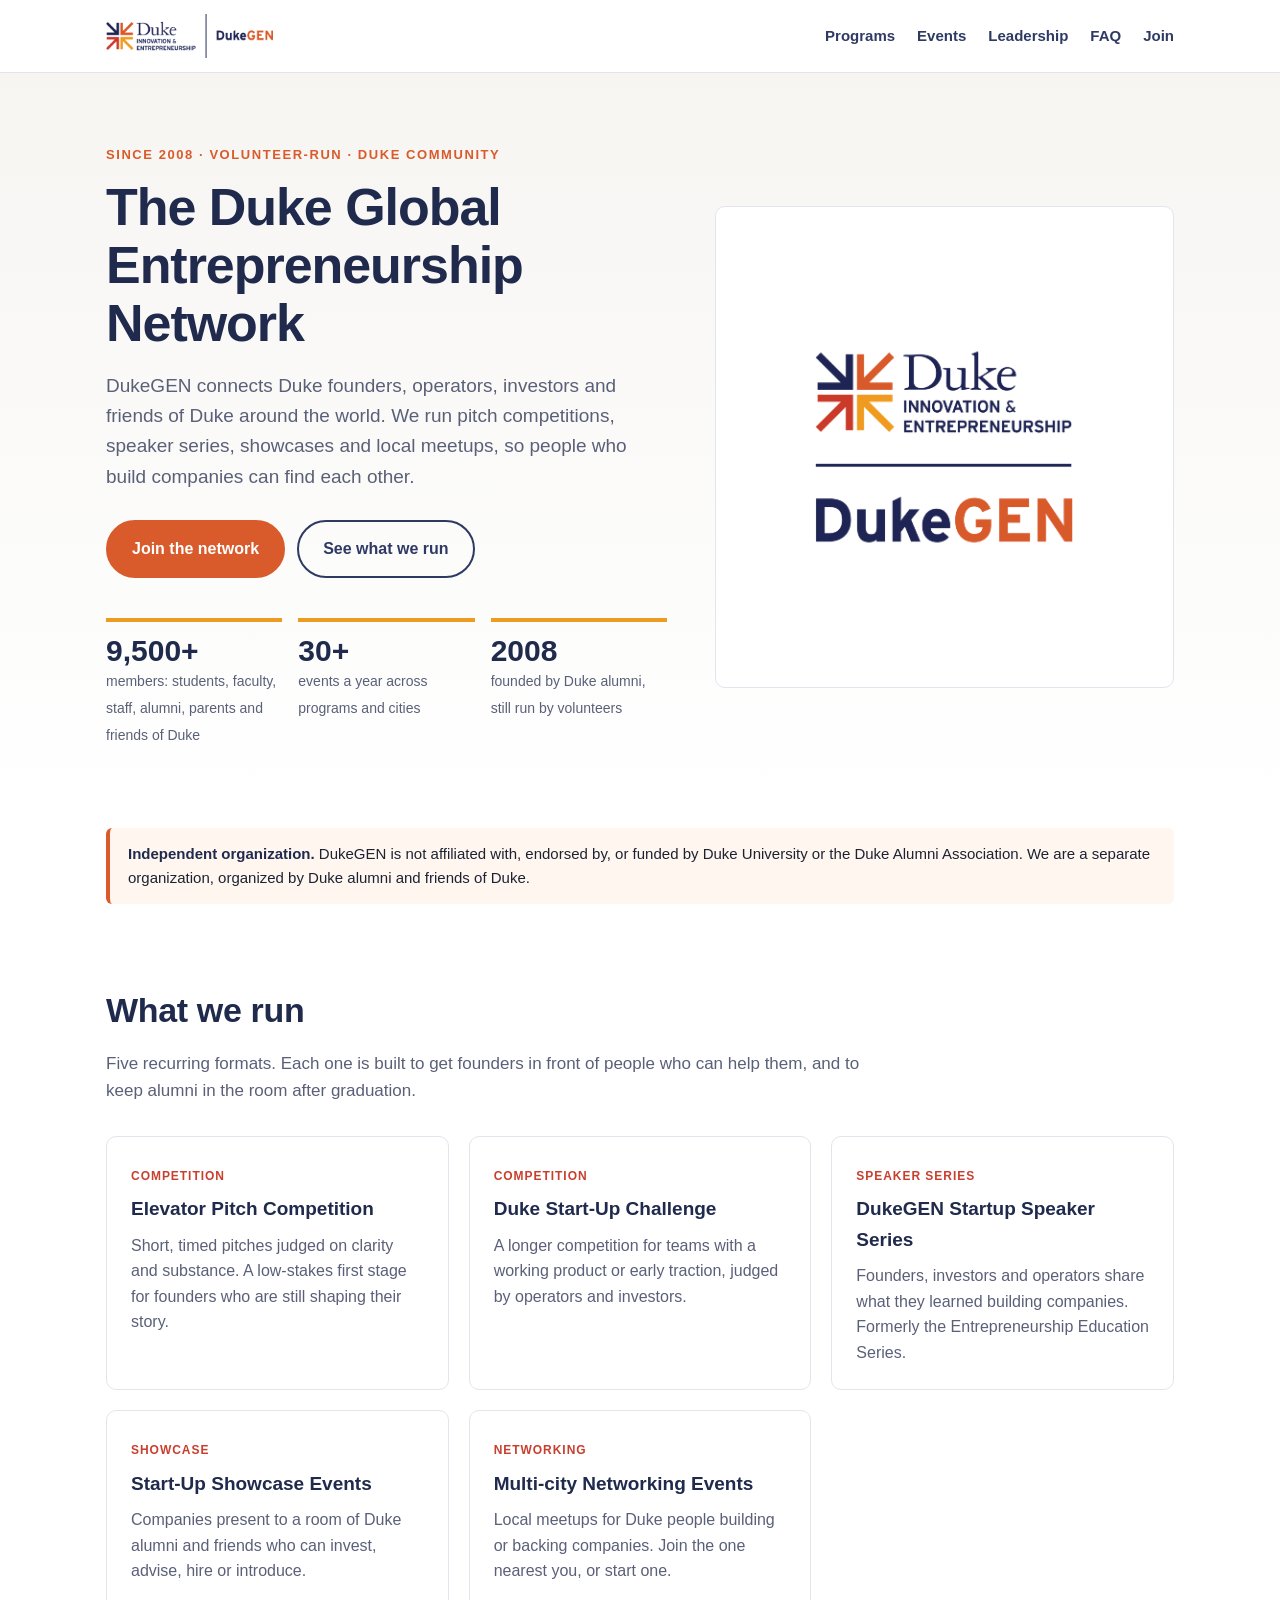
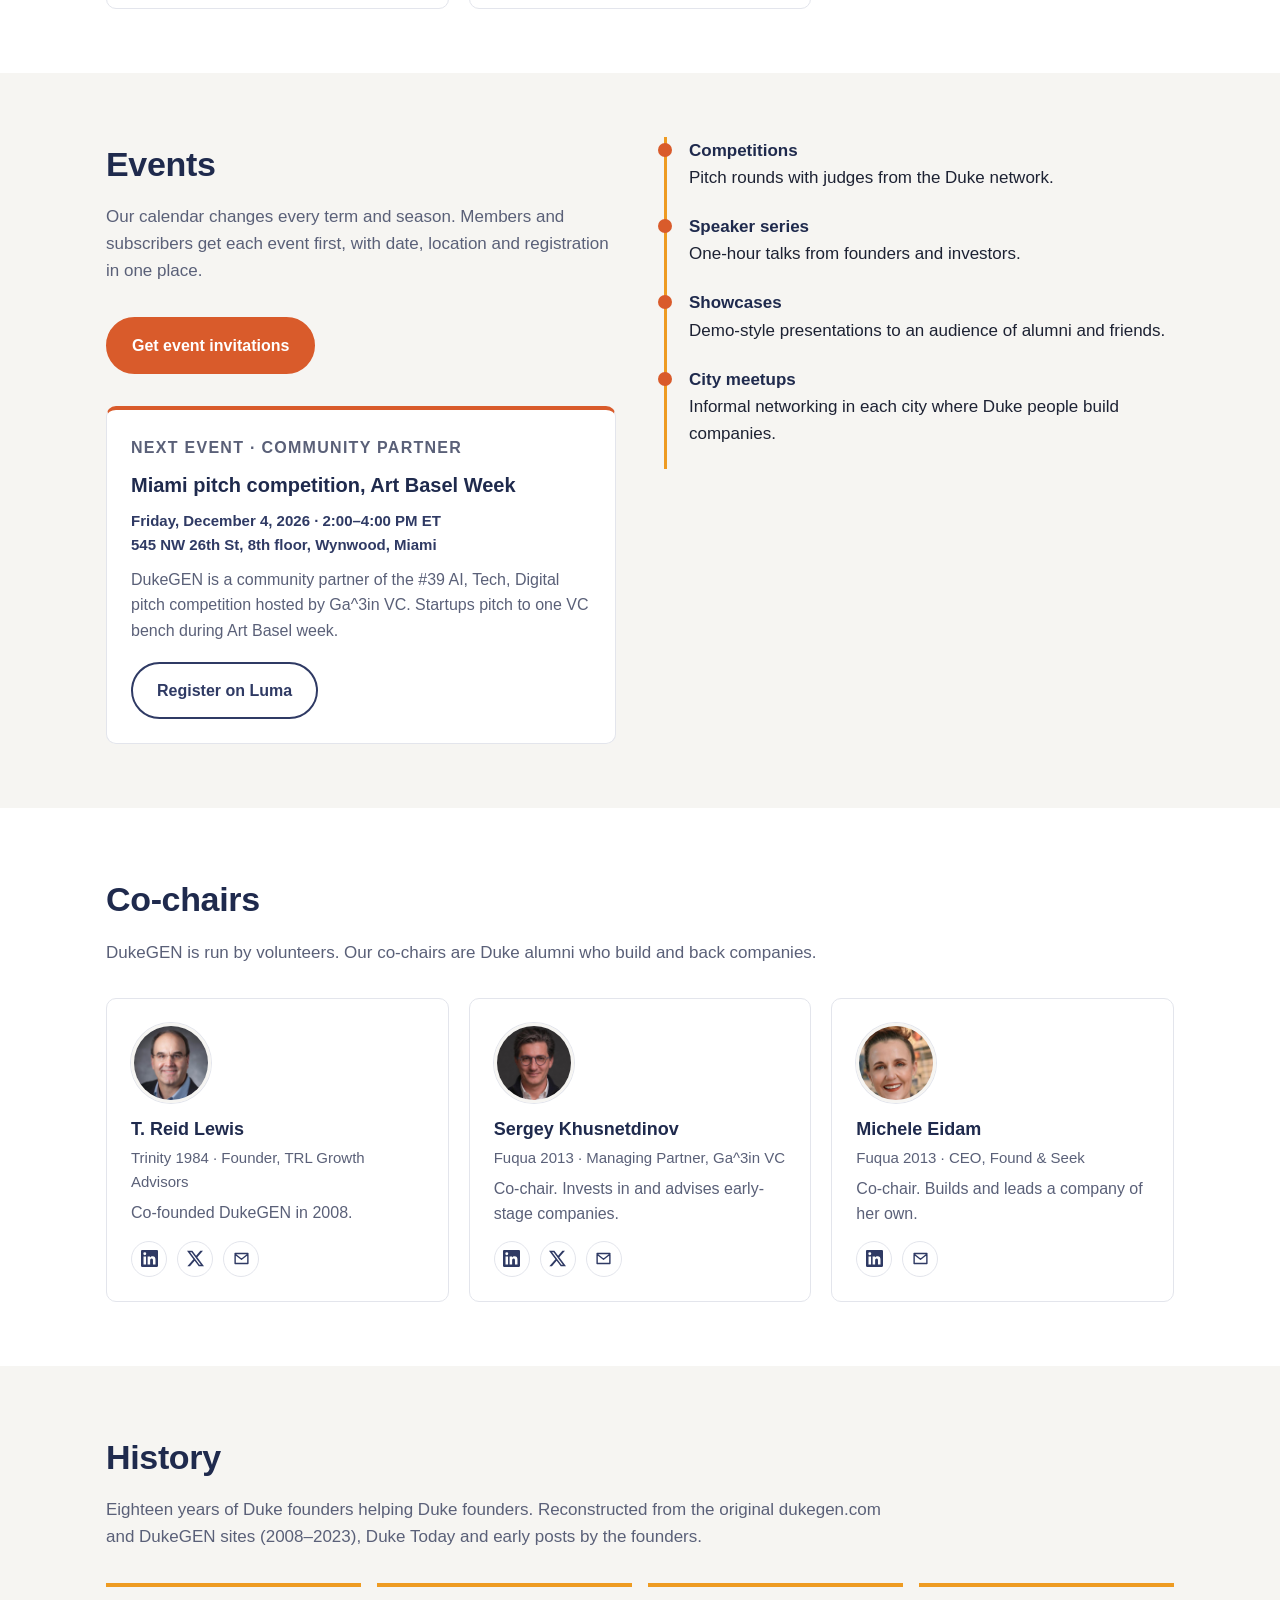
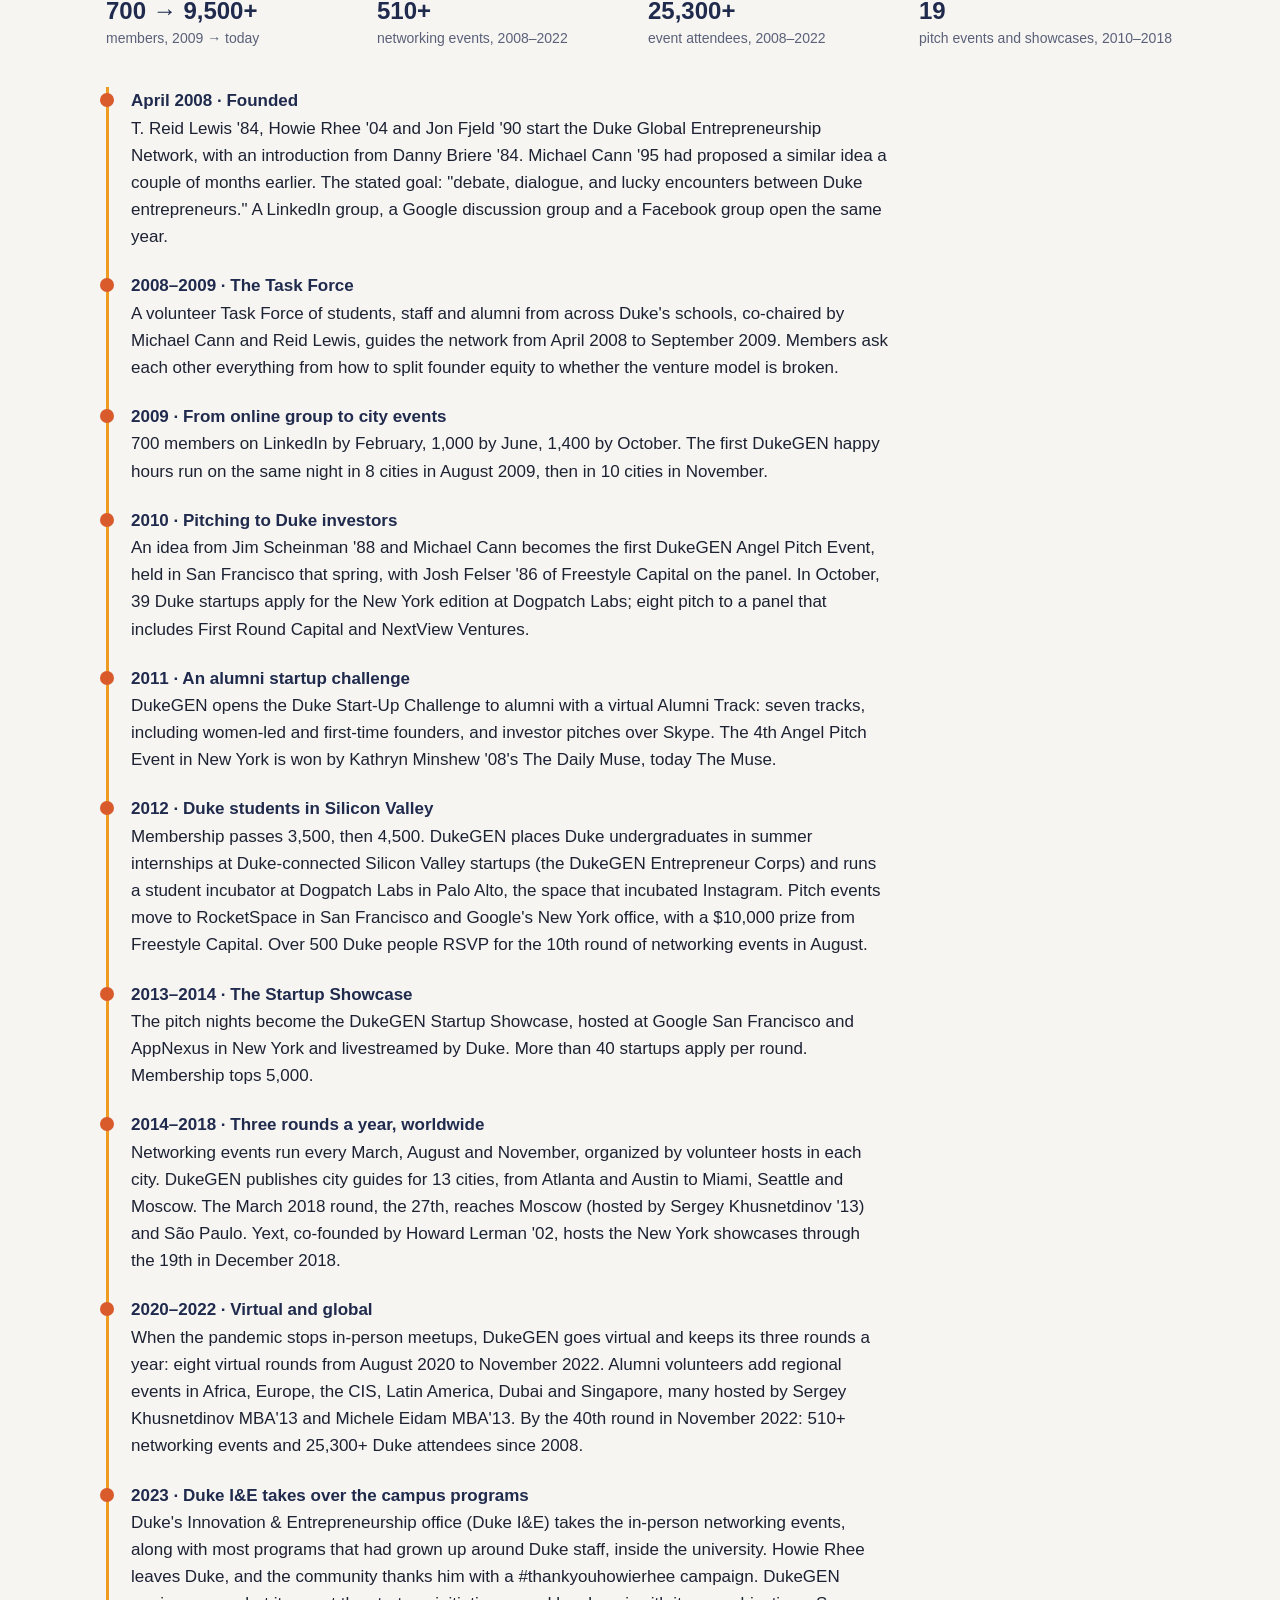
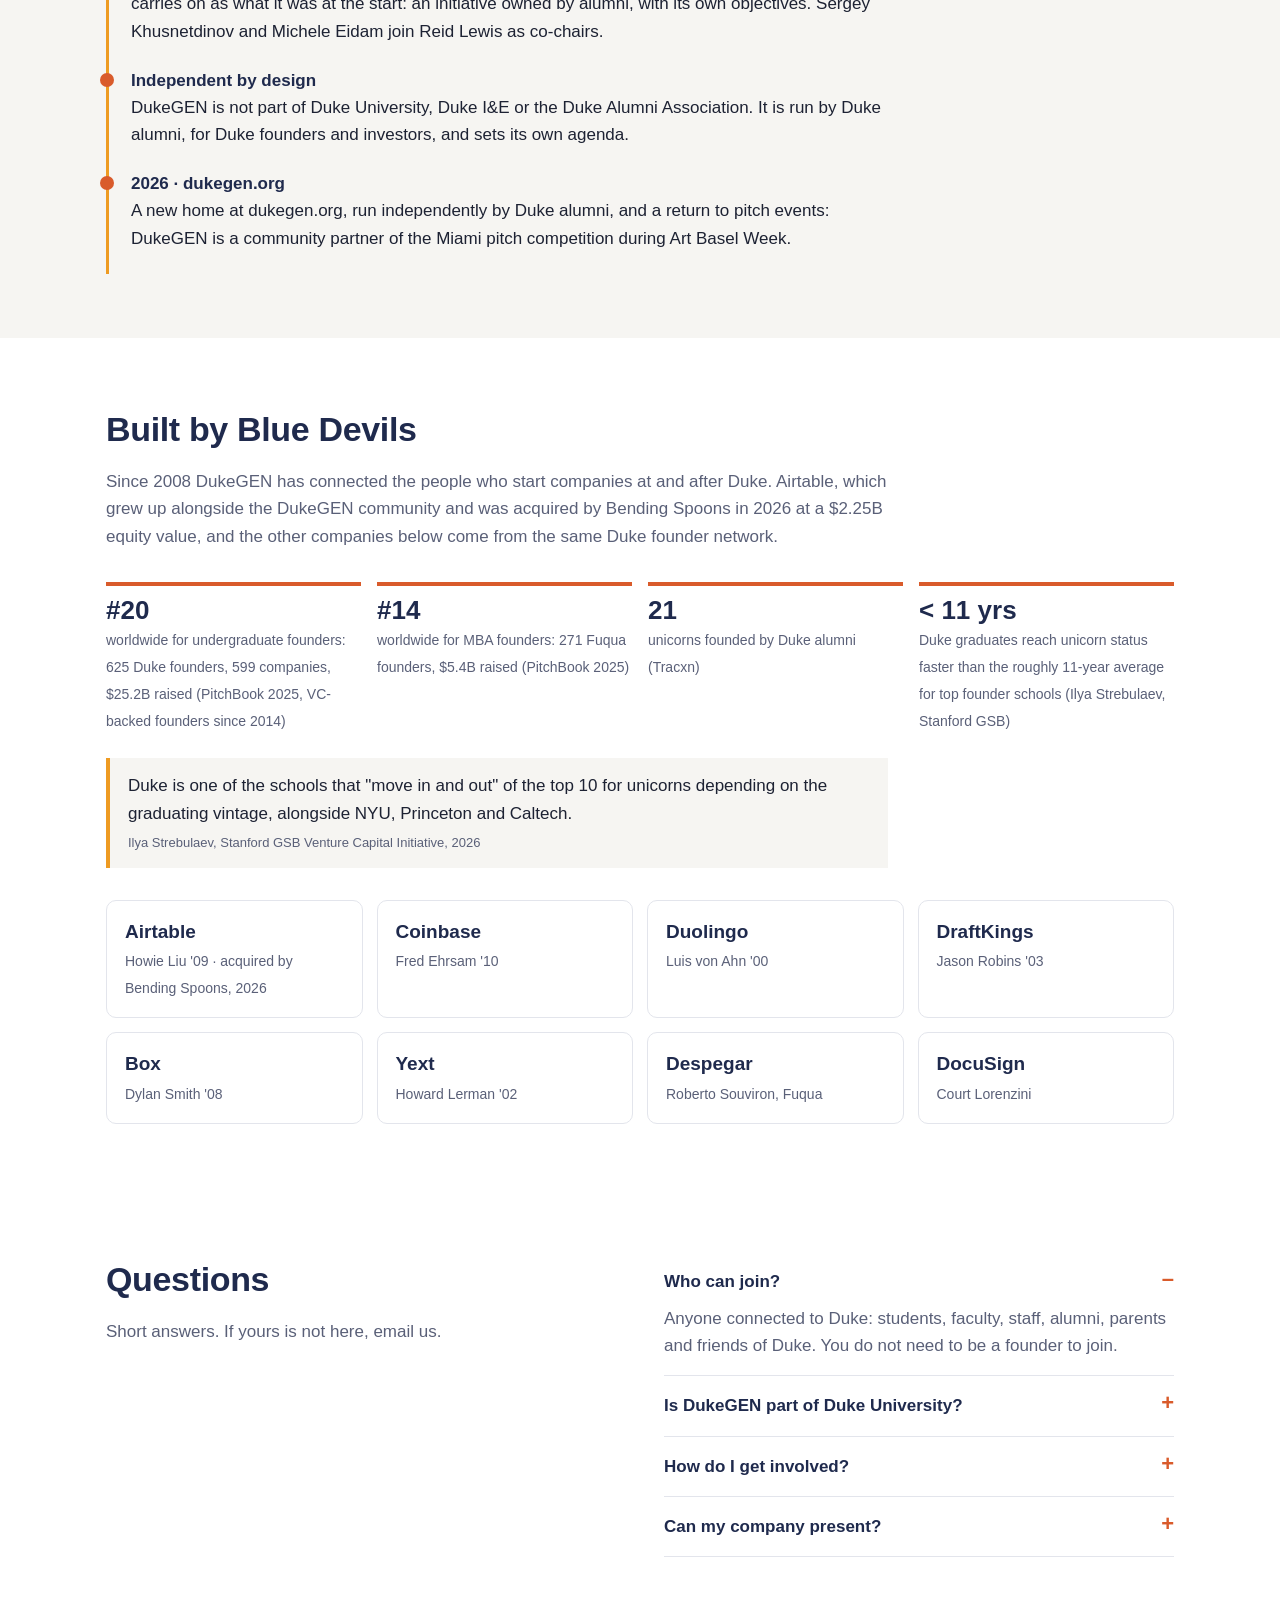
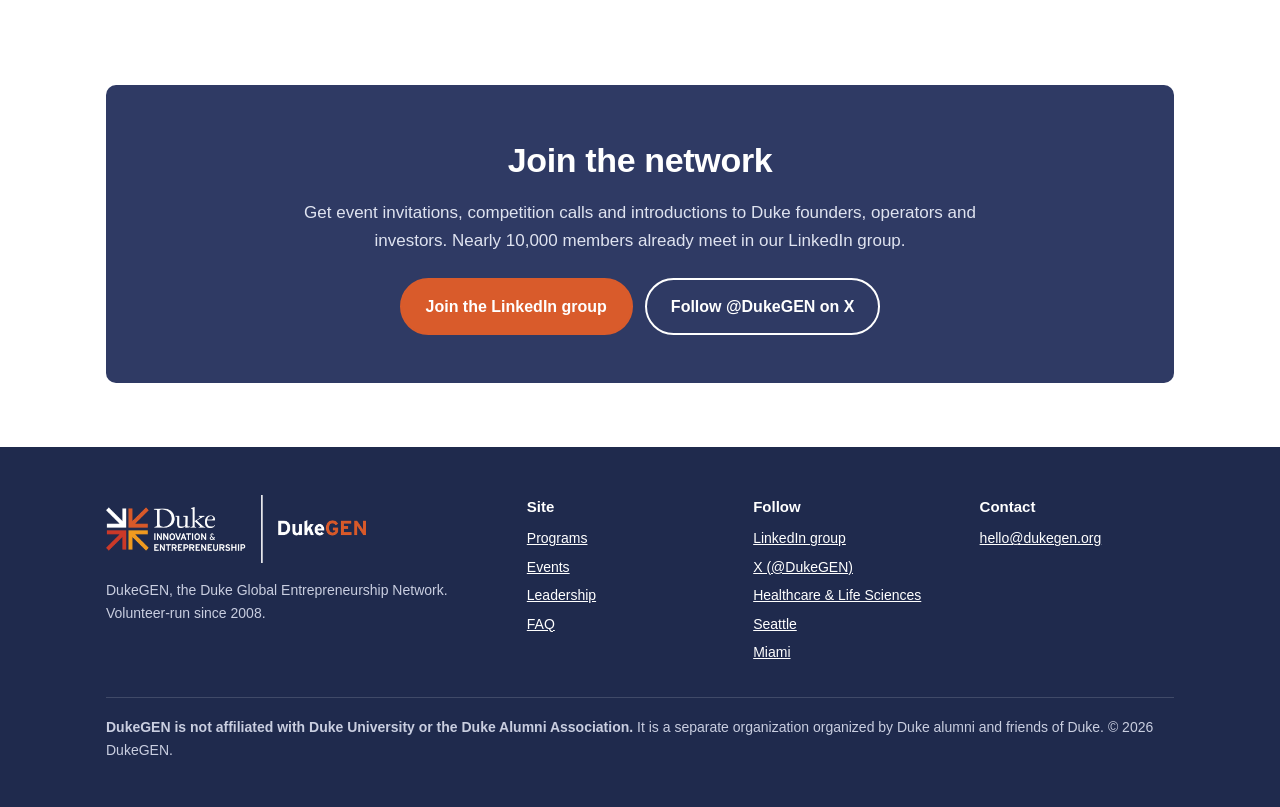
==== commit 4a0316ad: "Airtable: acquired by Bending Spoons (2026) Co-Authored-By: Claude Opus 5.5 <noreply@anthropic.com>" ====
--- a/index.html
+++ b/index.html
@@ -207,7 +207,7 @@
   <section id="founders">
     <div class="wrap">
       <h2>Built by Blue Devils</h2>
-      <p class="section-sub">Since 2008 DukeGEN has connected the people who start companies at and after Duke. Airtable, which grew up alongside the DukeGEN community, and the other companies below come from the same Duke founder network.</p>
+      <p class="section-sub">Since 2008 DukeGEN has connected the people who start companies at and after Duke. Airtable, which grew up alongside the DukeGEN community and was acquired by Bending Spoons in 2026 at a $2.25B equity value, and the other companies below come from the same Duke founder network.</p>
       <div class="duke-stats">
         <div><strong>#20</strong><span>worldwide for undergraduate founders: 625 Duke founders, 599 companies, $25.2B raised (PitchBook 2025, VC-backed founders since 2014)</span></div>
         <div><strong>#14</strong><span>worldwide for MBA founders: 271 Fuqua founders, $5.4B raised (PitchBook 2025)</span></div>
@@ -216,7 +216,7 @@
       </div>
       <blockquote class="pull">Duke is one of the schools that "move in and out" of the top 10 for unicorns depending on the graduating vintage, alongside NYU, Princeton and Caltech.<cite>Ilya Strebulaev, Stanford GSB Venture Capital Initiative, 2026</cite></blockquote>
       <ul class="founders">
-        <li><strong>Airtable</strong><span>Howie Liu '09</span></li>
+        <li><strong>Airtable</strong><span>Howie Liu '09 · acquired by Bending Spoons, 2026</span></li>
         <li><strong>Coinbase</strong><span>Fred Ehrsam '10</span></li>
         <li><strong>Duolingo</strong><span>Luis von Ahn '00</span></li>
         <li><strong>DraftKings</strong><span>Jason Robins '03</span></li>
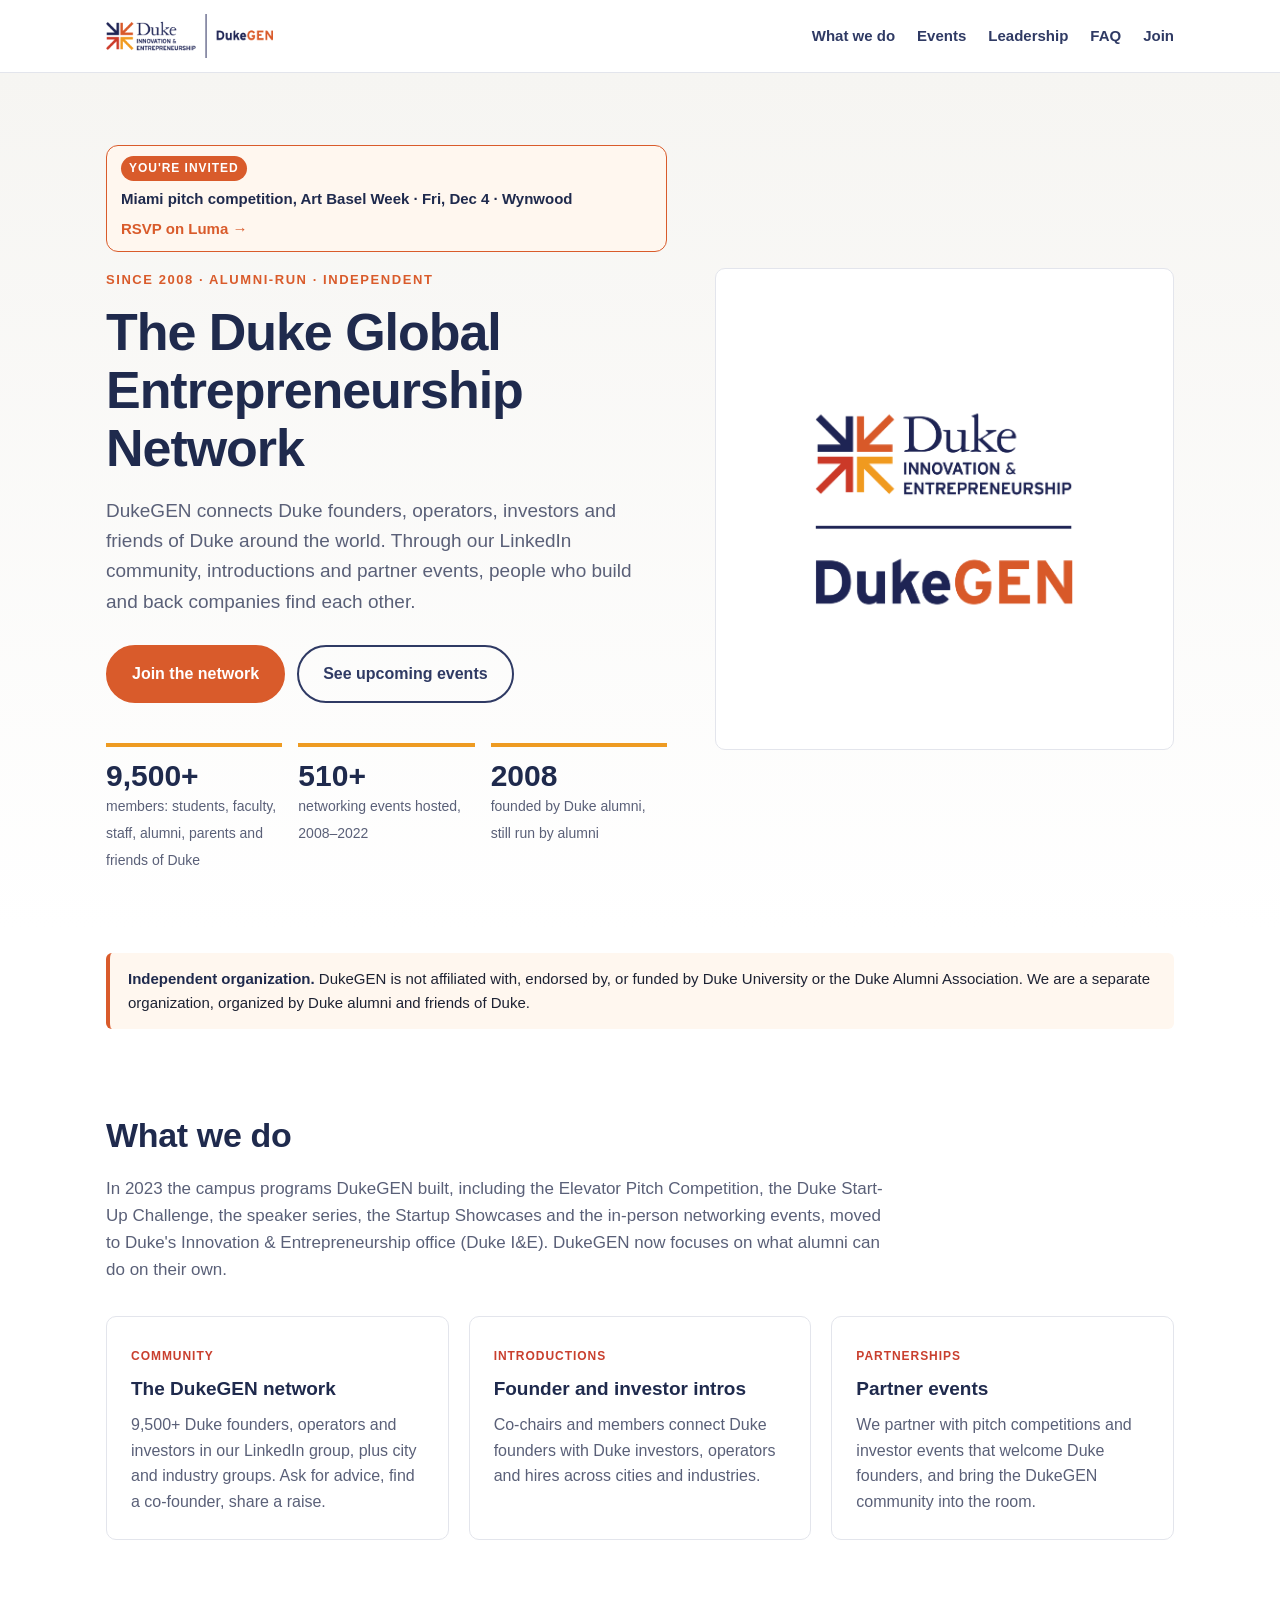
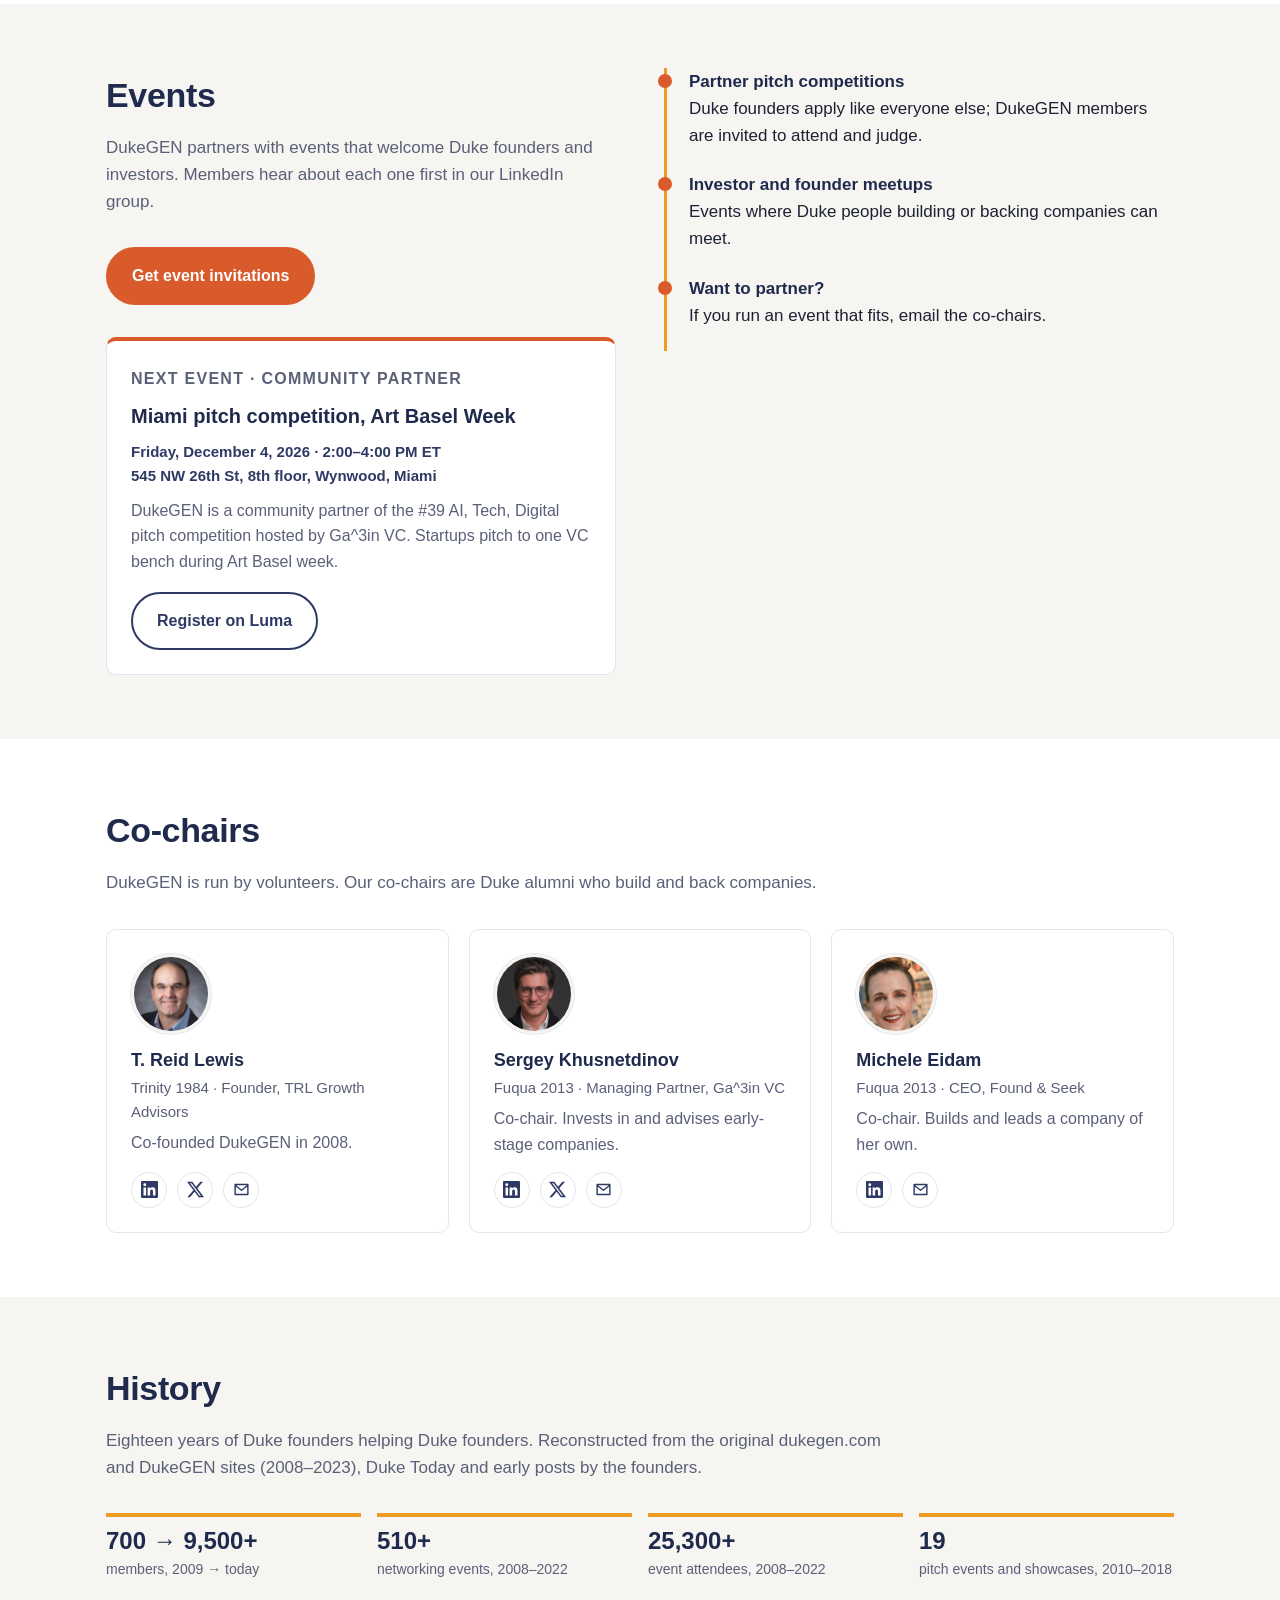
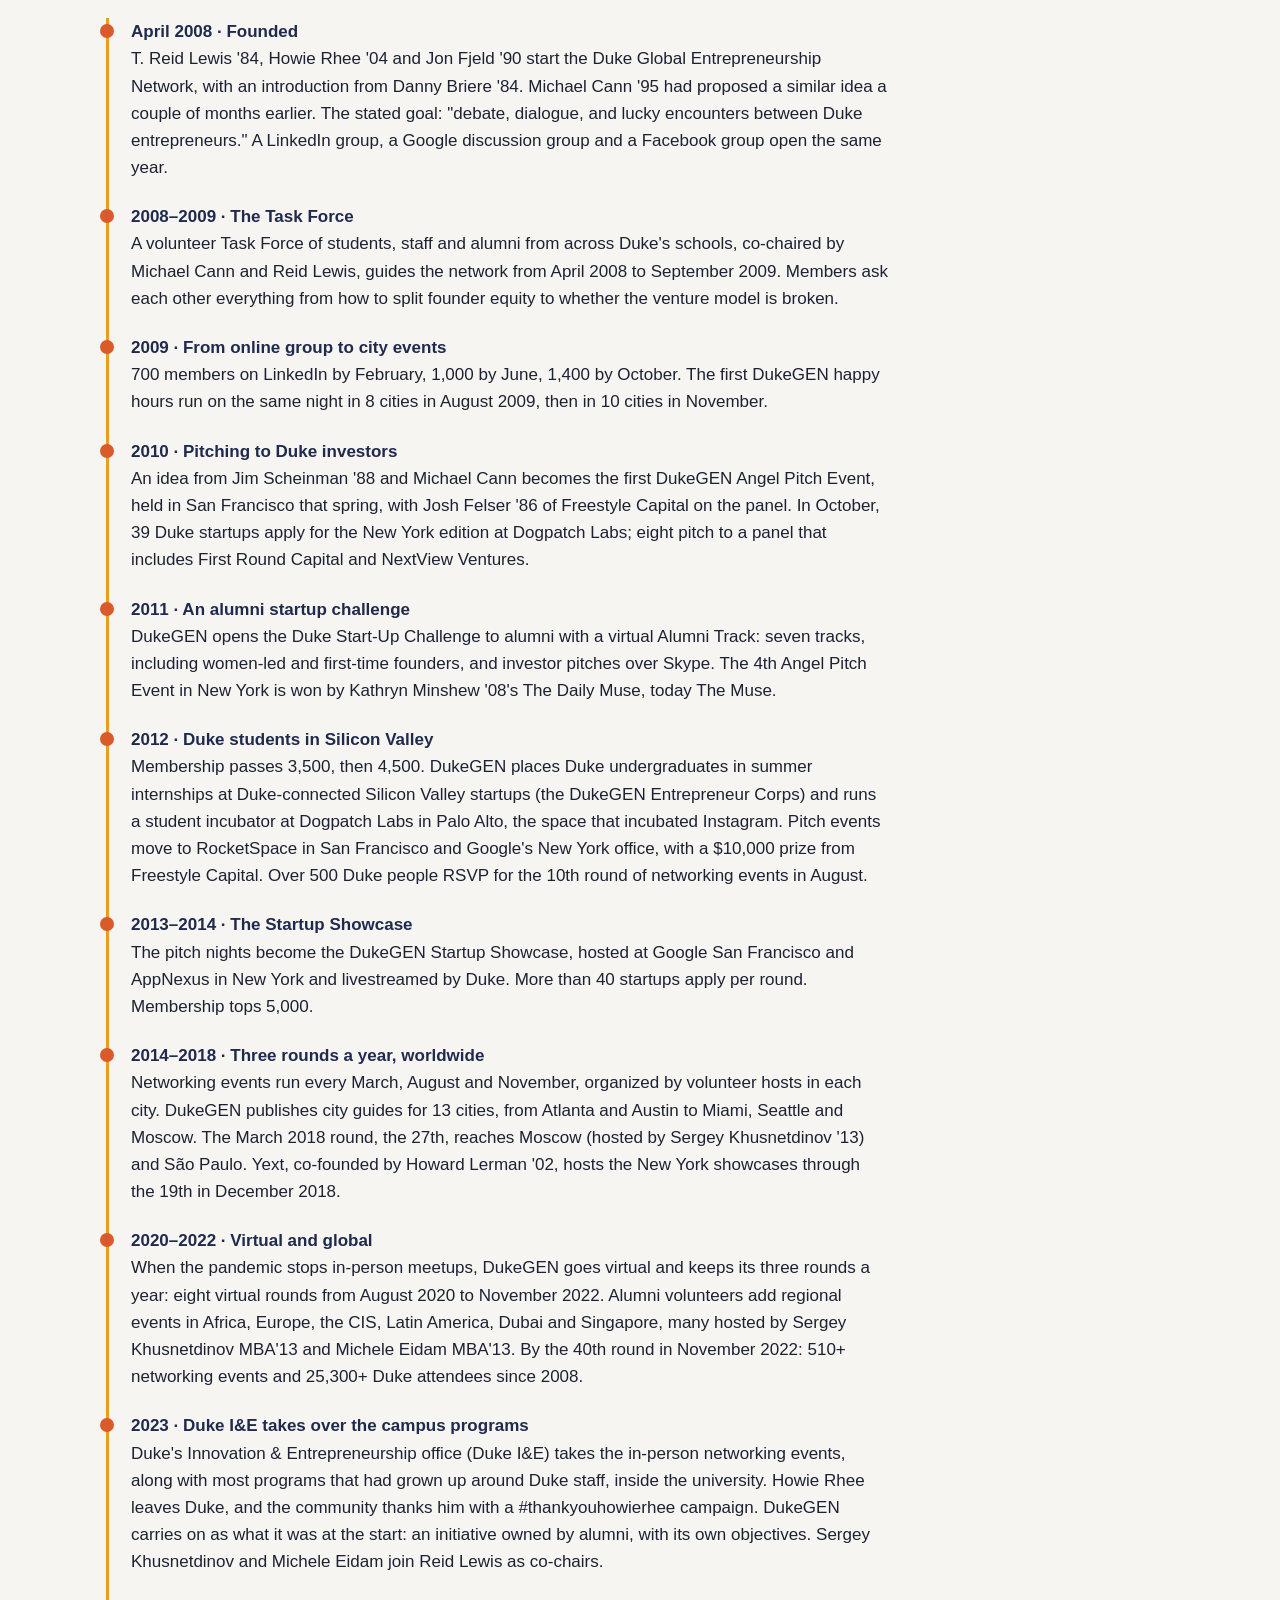
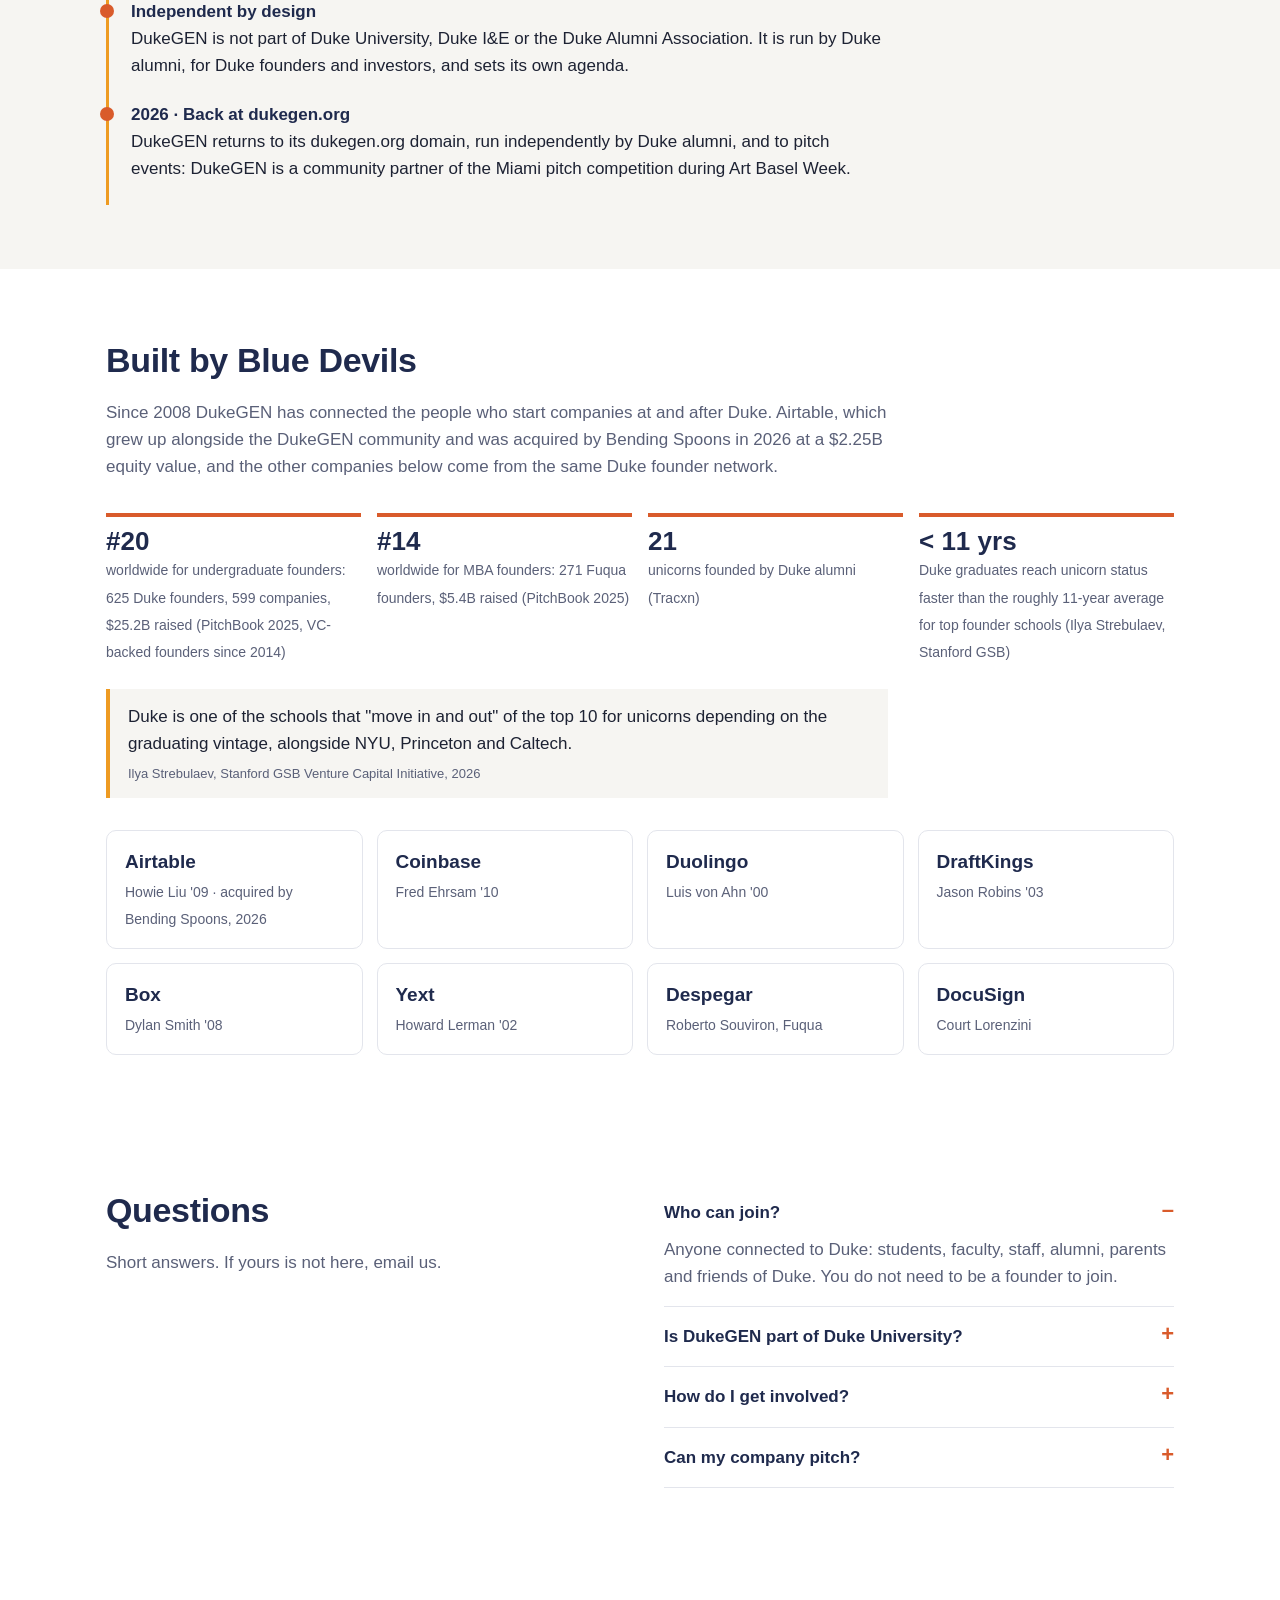
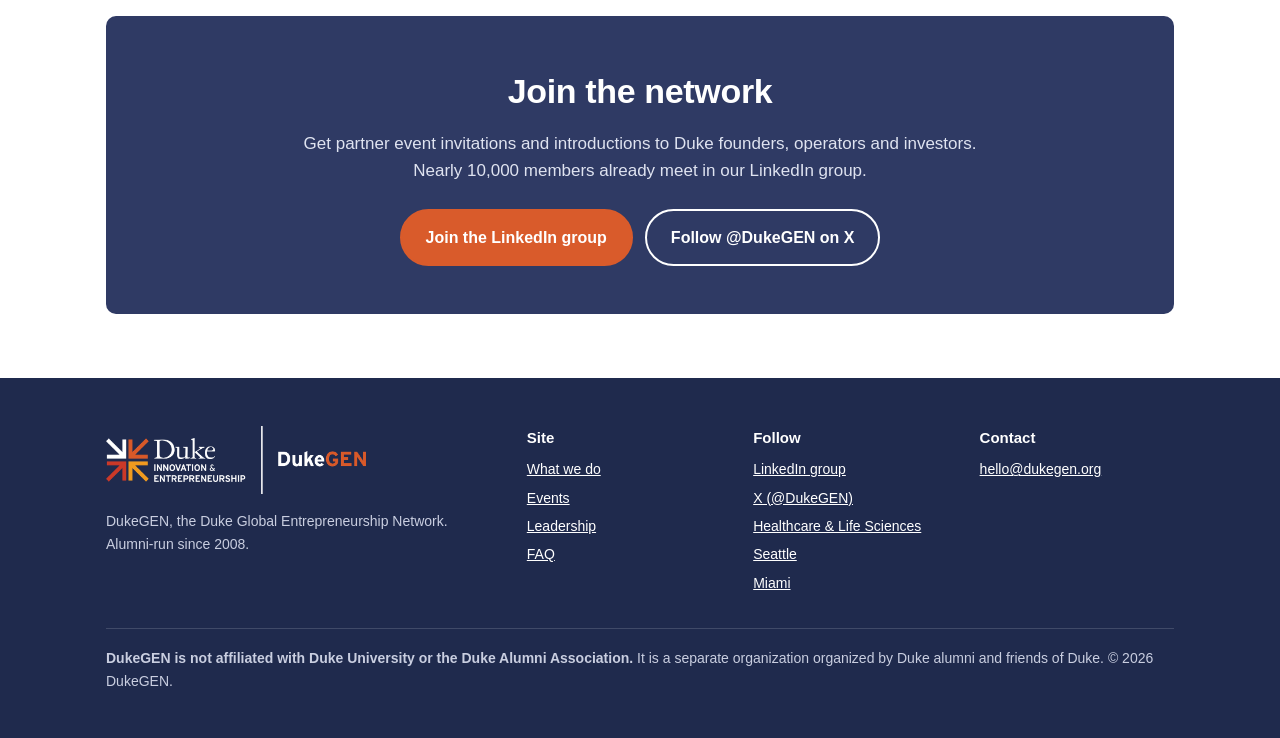
==== commit 89a0827d: "Hero Luma invite; reflect programs moved to Duke I&E; drop 30+ events claim Co-Authored-By: Claude O" ====
--- a/index.html
+++ b/index.html
@@ -4,7 +4,7 @@
   <meta charset="utf-8">
   <meta name="viewport" content="width=device-width, initial-scale=1">
   <title>DukeGEN: Duke Global Entrepreneurship Network</title>
-  <meta name="description" content="DukeGEN is a volunteer-run network of Duke founders, operators, investors and friends of Duke. 30+ events a year, 9,500+ members. Not affiliated with Duke University or the Duke Alumni Association.">
+  <meta name="description" content="DukeGEN is a volunteer-run network of Duke founders, operators, investors and friends of Duke. 9,500+ members since 2008. Not affiliated with Duke University or the Duke Alumni Association.">
   <meta property="og:title" content="DukeGEN: Duke Global Entrepreneurship Network">
   <meta property="og:description" content="Founders, operators and investors connected through Duke. Not affiliated with Duke University or the Duke Alumni Association.">
   <meta property="og:type" content="website">
@@ -13,7 +13,7 @@
   <meta name="theme-color" content="#2f3a64">
   <link rel="canonical" href="https://www.dukegen.org/">
   <link rel="icon" href="assets/logo-stacked.png">
-  <link rel="stylesheet" href="styles.css?v=9">
+  <link rel="stylesheet" href="styles.css?v=10">
   <script type="application/ld+json">
   {
     "@context": "https://schema.org",
@@ -45,7 +45,7 @@
     <a class="brand" href="#top" aria-label="DukeGEN home"><img src="assets/logo-horizontal-trim.png" alt="DukeGEN, Duke Innovation &amp; Entrepreneurship" width="167" height="44"></a>
     <nav class="main" aria-label="Main">
       <ul>
-        <li><a href="#programs">Programs</a></li>
+        <li><a href="#programs">What we do</a></li>
         <li><a href="#events">Events</a></li>
         <li><a href="#leadership">Leadership</a></li>
         <li><a href="#faq">FAQ</a></li>
@@ -61,17 +61,18 @@
   <div class="hero" id="top">
     <div class="wrap">
       <div>
-        <p class="eyebrow">Since 2008 · Volunteer-run · Duke community</p>
+        <a class="invite" href="https://luma.com/gain-5hf4" target="_blank" rel="noopener"><span class="invite-tag">You're invited</span><span class="invite-text">Miami pitch competition, Art Basel Week · Fri, Dec 4 · Wynwood</span><span class="invite-cta">RSVP on Luma &rarr;</span></a>
+        <p class="eyebrow">Since 2008 · Alumni-run · Independent</p>
         <h1>The Duke Global Entrepreneurship Network</h1>
-        <p class="lead">DukeGEN connects Duke founders, operators, investors and friends of Duke around the world. We run pitch competitions, speaker series, showcases and local meetups, so people who build companies can find each other.</p>
+        <p class="lead">DukeGEN connects Duke founders, operators, investors and friends of Duke around the world. Through our LinkedIn community, introductions and partner events, people who build and back companies find each other.</p>
         <div class="cta-row">
           <a class="btn" href="#join">Join the network</a>
-          <a class="btn ghost" href="#events">See what we run</a>
+          <a class="btn ghost" href="#events">See upcoming events</a>
         </div>
         <div class="stats">
           <div class="stat"><strong>9,500+</strong><span>members: students, faculty, staff, alumni, parents and friends of Duke</span></div>
-          <div class="stat"><strong>30+</strong><span>events a year across programs and cities</span></div>
-          <div class="stat"><strong>2008</strong><span>founded by Duke alumni, still run by volunteers</span></div>
+          <div class="stat"><strong>510+</strong><span>networking events hosted, 2008–2022</span></div>
+          <div class="stat"><strong>2008</strong><span>founded by Duke alumni, still run by alumni</span></div>
         </div>
       </div>
       <div class="hero-logo">
@@ -88,33 +89,23 @@
   <!-- Programs -->
   <section id="programs">
     <div class="wrap">
-      <h2>What we run</h2>
-      <p class="section-sub">Five recurring formats. Each one is built to get founders in front of people who can help them, and to keep alumni in the room after graduation.</p>
+      <h2>What we do</h2>
+      <p class="section-sub">In 2023 the campus programs DukeGEN built, including the Elevator Pitch Competition, the Duke Start-Up Challenge, the speaker series, the Startup Showcases and the in-person networking events, moved to Duke's Innovation &amp; Entrepreneurship office (Duke I&amp;E). DukeGEN now focuses on what alumni can do on their own.</p>
       <div class="grid-3">
         <article class="card">
-          <span class="tag">Competition</span>
-          <h3>Elevator Pitch Competition</h3>
-          <p>Short, timed pitches judged on clarity and substance. A low-stakes first stage for founders who are still shaping their story.</p>
+          <span class="tag">Community</span>
+          <h3>The DukeGEN network</h3>
+          <p>9,500+ Duke founders, operators and investors in our LinkedIn group, plus city and industry groups. Ask for advice, find a co-founder, share a raise.</p>
         </article>
         <article class="card">
-          <span class="tag">Competition</span>
-          <h3>Duke Start-Up Challenge</h3>
-          <p>A longer competition for teams with a working product or early traction, judged by operators and investors.</p>
+          <span class="tag">Introductions</span>
+          <h3>Founder and investor intros</h3>
+          <p>Co-chairs and members connect Duke founders with Duke investors, operators and hires across cities and industries.</p>
         </article>
         <article class="card">
-          <span class="tag">Speaker series</span>
-          <h3>DukeGEN Startup Speaker Series</h3>
-          <p>Founders, investors and operators share what they learned building companies. Formerly the Entrepreneurship Education Series.</p>
-        </article>
-        <article class="card">
-          <span class="tag">Showcase</span>
-          <h3>Start-Up Showcase Events</h3>
-          <p>Companies present to a room of Duke alumni and friends who can invest, advise, hire or introduce.</p>
-        </article>
-        <article class="card">
-          <span class="tag">Networking</span>
-          <h3>Multi-city Networking Events</h3>
-          <p>Local meetups for Duke people building or backing companies. Join the one nearest you, or start one.</p>
+          <span class="tag">Partnerships</span>
+          <h3>Partner events</h3>
+          <p>We partner with pitch competitions and investor events that welcome Duke founders, and bring the DukeGEN community into the room.</p>
         </article>
       </div>
     </div>
@@ -125,7 +116,7 @@
     <div class="wrap two-col">
       <div>
         <h2>Events</h2>
-        <p class="section-sub">Our calendar changes every term and season. Members and subscribers get each event first, with date, location and registration in one place.</p>
+        <p class="section-sub">DukeGEN partners with events that welcome Duke founders and investors. Members hear about each one first in our LinkedIn group.</p>
         <a class="btn" href="#join">Get event invitations</a>
         <article class="next-event" aria-labelledby="next-event-title">
           <p class="tag">Next event · Community partner</p>
@@ -135,11 +126,10 @@
           <a class="btn ghost" href="https://luma.com/gain-5hf4" target="_blank" rel="noopener">Register on Luma</a>
         </article>
       </div>
-      <ul class="timeline" aria-label="Event formats">
-        <li><strong>Competitions</strong><br>Pitch rounds with judges from the Duke network.</li>
-        <li><strong>Speaker series</strong><br>One-hour talks from founders and investors.</li>
-        <li><strong>Showcases</strong><br>Demo-style presentations to an audience of alumni and friends.</li>
-        <li><strong>City meetups</strong><br>Informal networking in each city where Duke people build companies.</li>
+      <ul class="timeline" aria-label="How partner events work">
+        <li><strong>Partner pitch competitions</strong><br>Duke founders apply like everyone else; DukeGEN members are invited to attend and judge.</li>
+        <li><strong>Investor and founder meetups</strong><br>Events where Duke people building or backing companies can meet.</li>
+        <li><strong>Want to partner?</strong><br>If you run an event that fits, email the co-chairs.</li>
       </ul>
     </div>
   </section>
@@ -198,7 +188,7 @@
         <li><strong>2020–2022 · Virtual and global</strong><br>When the pandemic stops in-person meetups, DukeGEN goes virtual and keeps its three rounds a year: eight virtual rounds from August 2020 to November 2022. Alumni volunteers add regional events in Africa, Europe, the CIS, Latin America, Dubai and Singapore, many hosted by Sergey Khusnetdinov MBA'13 and Michele Eidam MBA'13. By the 40th round in November 2022: 510+ networking events and 25,300+ Duke attendees since 2008.</li>
         <li><strong>2023 · Duke I&amp;E takes over the campus programs</strong><br>Duke's Innovation &amp; Entrepreneurship office (Duke I&amp;E) takes the in-person networking events, along with most programs that had grown up around Duke staff, inside the university. Howie Rhee leaves Duke, and the community thanks him with a #thankyouhowierhee campaign. DukeGEN carries on as what it was at the start: an initiative owned by alumni, with its own objectives. Sergey Khusnetdinov and Michele Eidam join Reid Lewis as co-chairs.</li>
         <li><strong>Independent by design</strong><br>DukeGEN is not part of Duke University, Duke I&amp;E or the Duke Alumni Association. It is run by Duke alumni, for Duke founders and investors, and sets its own agenda.</li>
-        <li><strong>2026 · dukegen.org</strong><br>A new home at dukegen.org, run independently by Duke alumni, and a return to pitch events: DukeGEN is a community partner of the Miami pitch competition during Art Basel Week.</li>
+        <li><strong>2026 · Back at dukegen.org</strong><br>DukeGEN returns to its dukegen.org domain, run independently by Duke alumni, and to pitch events: DukeGEN is a community partner of the Miami pitch competition during Art Basel Week.</li>
       </ol>
     </div>
   </section>
@@ -246,11 +236,11 @@
         </details>
         <details>
           <summary>How do I get involved?</summary>
-          <p>Join the network to receive event invitations. You can also volunteer for an event, speak at a series session, or start a city meetup.</p>
+          <p>Join the LinkedIn group to hear about partner events and introductions. You can also propose an event partnership or help connect founders in your city.</p>
         </details>
         <details>
-          <summary>Can my company present?</summary>
-          <p>Yes. Competitions and showcases are open to Duke-connected founders. Details and deadlines are posted with each event.</p>
+          <summary>Can my company pitch?</summary>
+          <p>Partner pitch competitions, like the Miami event during Art Basel Week, take applications from Duke-connected founders. Duke I&amp;E runs the university's own competitions for students and alumni.</p>
         </details>
       </div>
     </div>
@@ -261,7 +251,7 @@
     <div class="wrap">
       <div class="join">
         <h2>Join the network</h2>
-        <p>Get event invitations, competition calls and introductions to Duke founders, operators and investors. Nearly 10,000 members already meet in our LinkedIn group.</p>
+        <p>Get partner event invitations and introductions to Duke founders, operators and investors. Nearly 10,000 members already meet in our LinkedIn group.</p>
         <div class="cta-row" style="justify-content:center">
           <a class="btn" href="https://www.linkedin.com/groups/87157/" target="_blank" rel="noopener">Join the LinkedIn group</a>
           <a class="btn ghost" href="https://x.com/DukeGEN" target="_blank" rel="noopener">Follow @DukeGEN on X</a>
@@ -277,12 +267,12 @@
     <div class="cols">
       <div>
         <img src="assets/logo-horizontal-reversed.png" alt="DukeGEN, Duke Innovation &amp; Entrepreneurship" width="260" height="68" style="margin-bottom:16px">
-        <p>DukeGEN, the Duke Global Entrepreneurship Network. Volunteer-run since 2008.</p>
+        <p>DukeGEN, the Duke Global Entrepreneurship Network. Alumni-run since 2008.</p>
       </div>
       <div>
         <h4>Site</h4>
         <ul>
-          <li><a href="#programs">Programs</a></li>
+          <li><a href="#programs">What we do</a></li>
           <li><a href="#events">Events</a></li>
           <li><a href="#leadership">Leadership</a></li>
           <li><a href="#faq">FAQ</a></li>
--- a/styles.css
+++ b/styles.css
@@ -165,3 +165,8 @@
 .pull cite { display: block; margin-top: 6px; font-size: 13px; font-style: normal; color: var(--muted); }
 @media (max-width: 860px) { .duke-stats { grid-template-columns: repeat(2, 1fr); } }
 @media (max-width: 480px) { .duke-stats, .founders { grid-template-columns: 1fr; } }
+.invite { display: flex; flex-wrap: wrap; align-items: center; gap: 6px 12px; margin: 0 0 18px; padding: 10px 14px; border: 1px solid var(--orange); border-radius: 12px; background: #fff7ef; text-decoration: none; color: var(--ink); font-size: 15px; }
+.invite:hover { background: #ffeedd; }
+.invite-tag { background: var(--orange); color: #fff; font-weight: 700; font-size: 12px; text-transform: uppercase; letter-spacing: .08em; padding: 3px 8px; border-radius: 999px; }
+.invite-text { font-weight: 600; color: var(--navy-deep); }
+.invite-cta { font-weight: 700; color: var(--orange); }
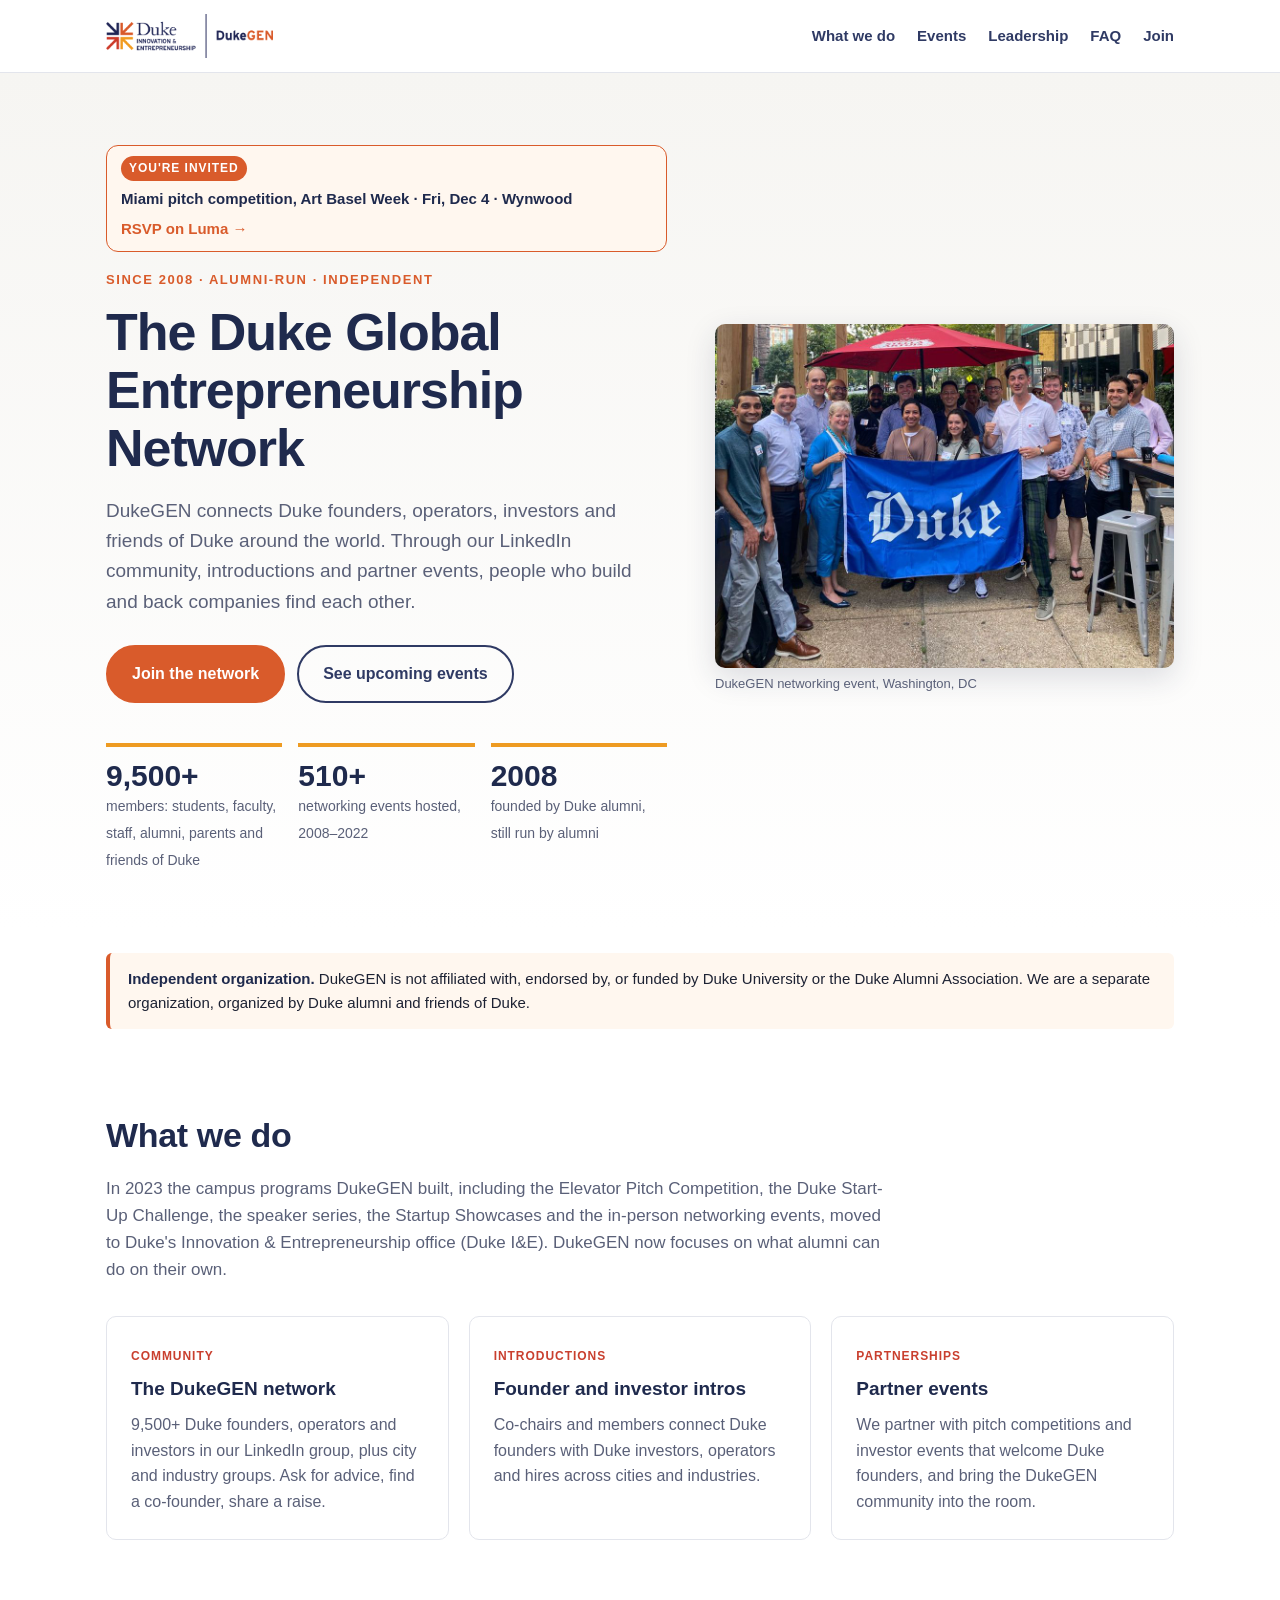
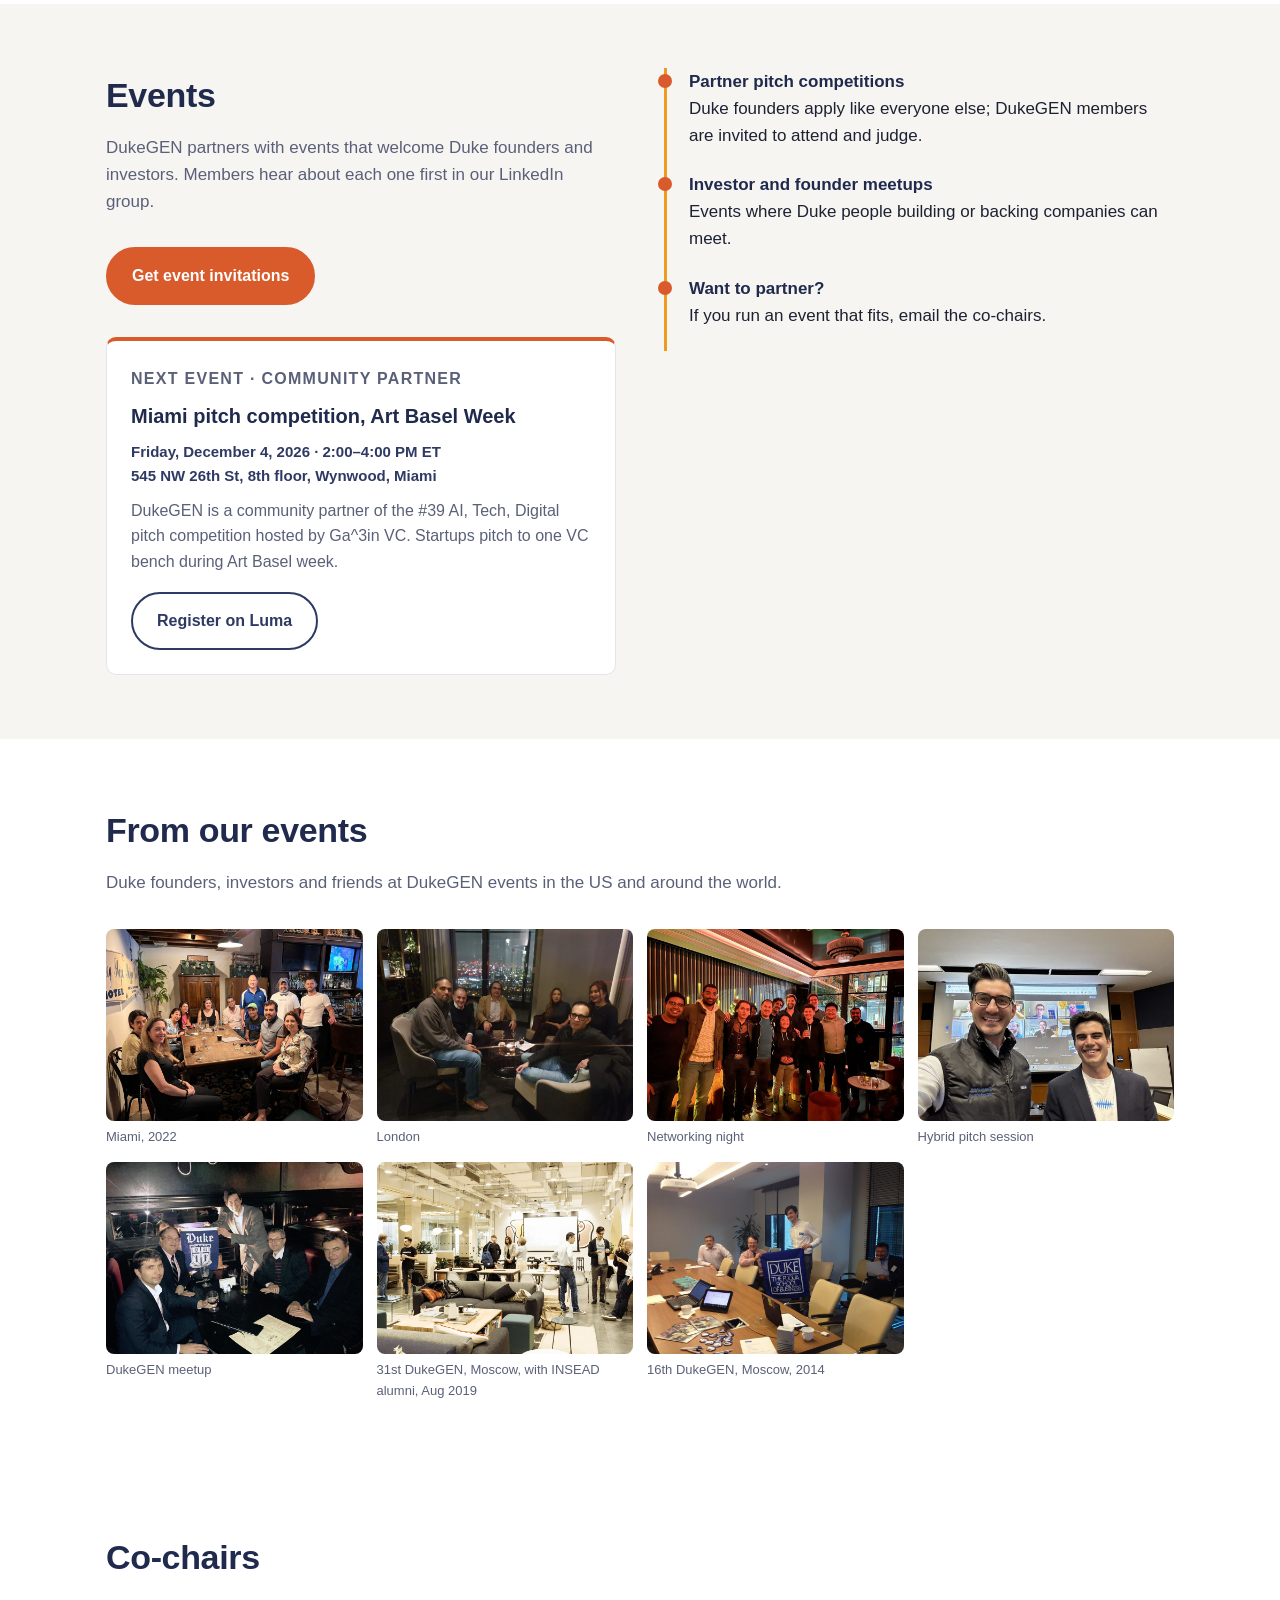
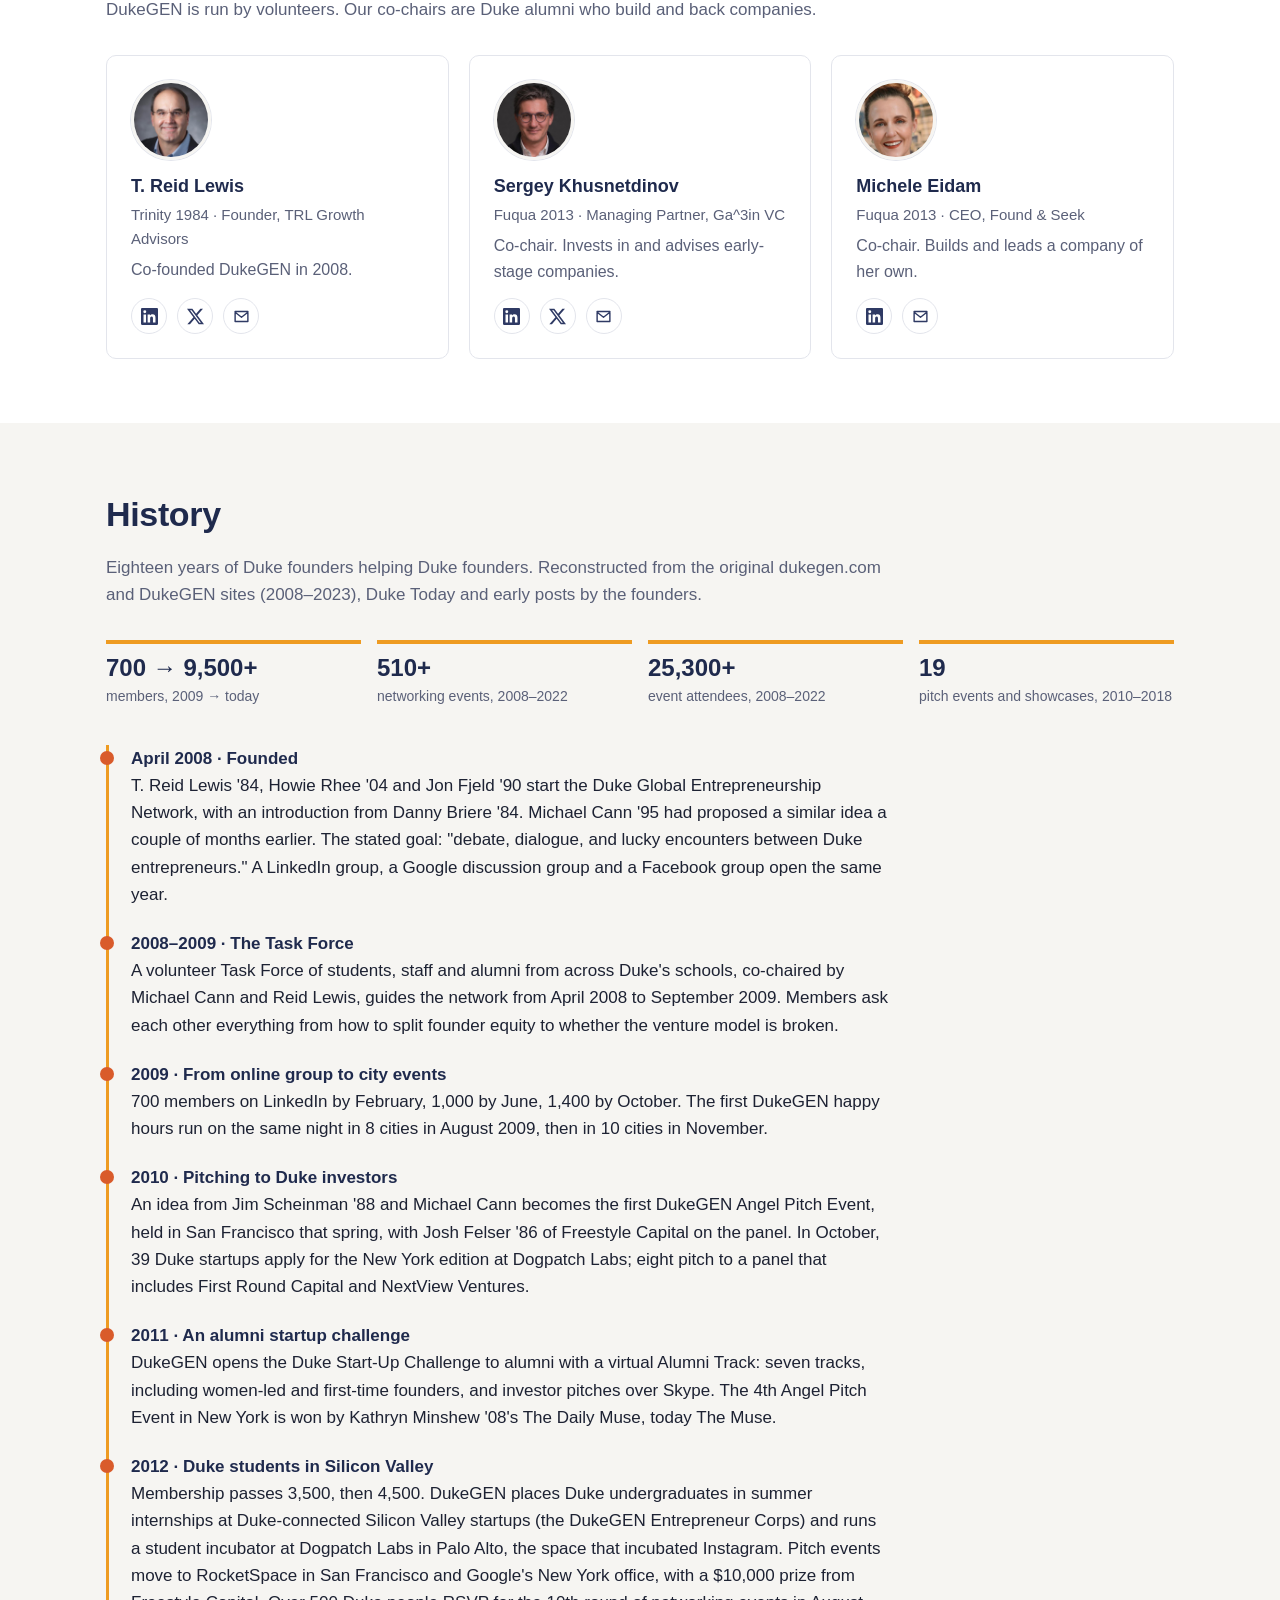
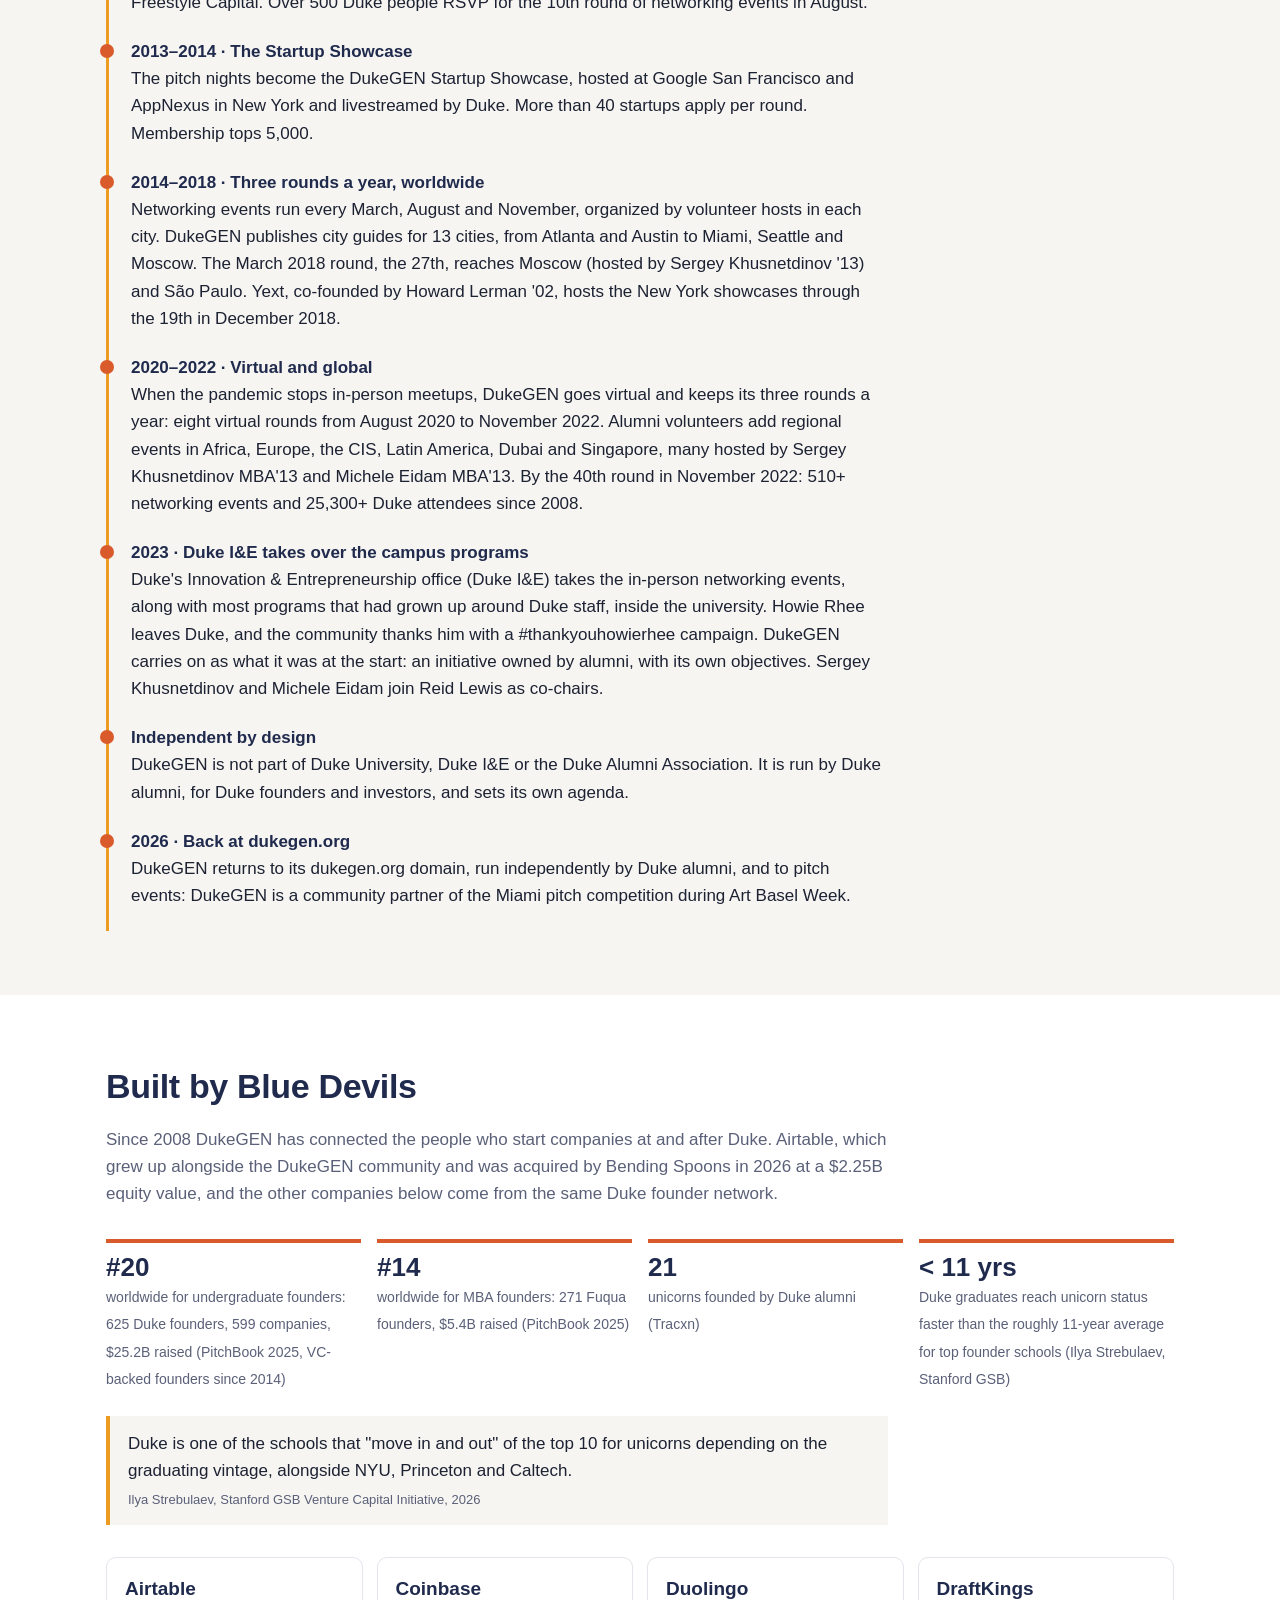
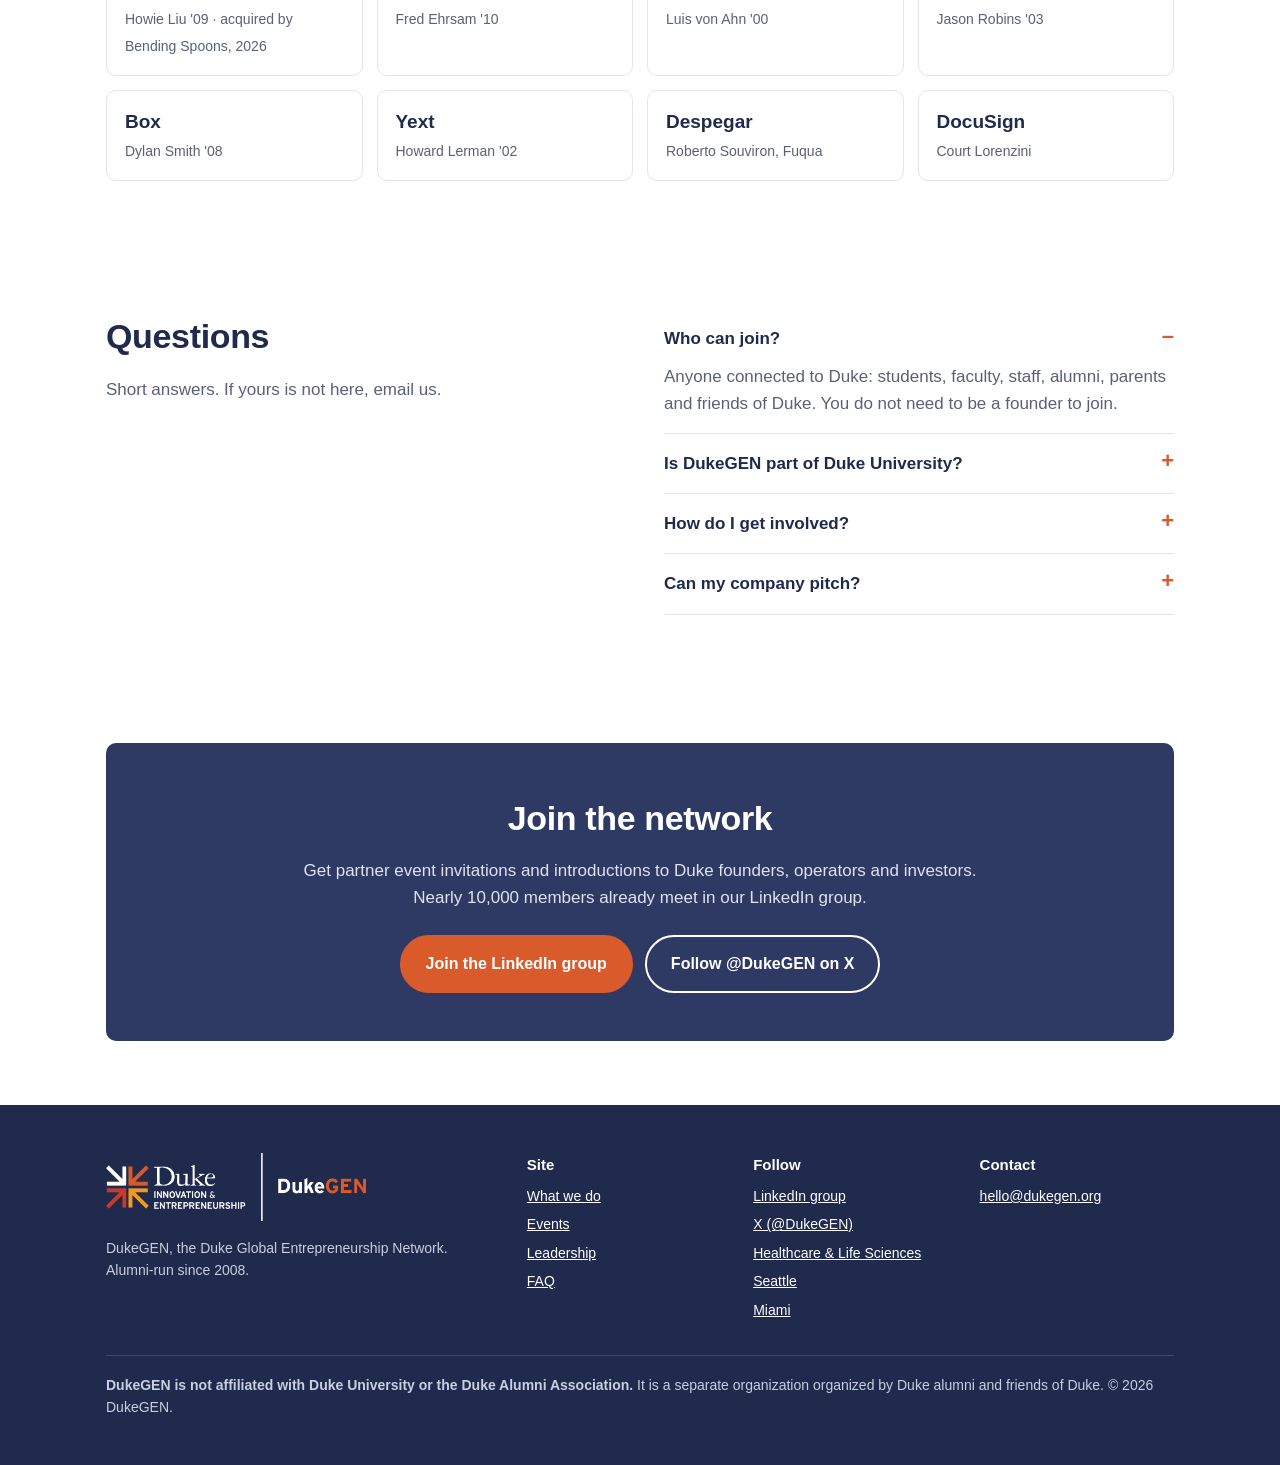
==== commit 87cc9f4a: "Add real DukeGEN event photos: hero and gallery Co-Authored-By: Claude Opus 5.5 <noreply@anthropic.c" ====
--- a/index.html
+++ b/index.html
@@ -13,7 +13,7 @@
   <meta name="theme-color" content="#2f3a64">
   <link rel="canonical" href="https://www.dukegen.org/">
   <link rel="icon" href="assets/logo-stacked.png">
-  <link rel="stylesheet" href="styles.css?v=10">
+  <link rel="stylesheet" href="styles.css?v=11">
   <script type="application/ld+json">
   {
     "@context": "https://schema.org",
@@ -75,9 +75,10 @@
           <div class="stat"><strong>2008</strong><span>founded by Duke alumni, still run by alumni</span></div>
         </div>
       </div>
-      <div class="hero-logo">
-        <img src="assets/logo-stacked.png" alt="DukeGEN logo" width="400" height="400">
-      </div>
+      <figure class="hero-photo">
+        <img src="assets/events/dc.jpg" alt="DukeGEN members holding a Duke flag at a networking event in Washington, DC" width="960" height="720">
+        <figcaption>DukeGEN networking event, Washington, DC</figcaption>
+      </figure>
     </div>
   </div>
 
@@ -131,6 +132,23 @@
         <li><strong>Investor and founder meetups</strong><br>Events where Duke people building or backing companies can meet.</li>
         <li><strong>Want to partner?</strong><br>If you run an event that fits, email the co-chairs.</li>
       </ul>
+    </div>
+  </section>
+
+  <!-- Gallery -->
+  <section id="photos">
+    <div class="wrap">
+      <h2>From our events</h2>
+      <p class="section-sub">Duke founders, investors and friends at DukeGEN events in the US and around the world.</p>
+      <div class="gallery">
+        <figure><img src="assets/events/miami.jpg" alt="DukeGEN members around a table at a Miami networking event" width="960" height="720" loading="lazy"><figcaption>Miami, 2022</figcaption></figure>
+        <figure><img src="assets/events/london.jpg" alt="DukeGEN members at an evening event in London" width="960" height="720" loading="lazy"><figcaption>London</figcaption></figure>
+        <figure><img src="assets/events/group.jpg" alt="Group of DukeGEN members at an evening networking event" width="960" height="720" loading="lazy"><figcaption>Networking night</figcaption></figure>
+        <figure><img src="assets/events/pitch.jpg" alt="Hybrid pitch session with remote judges on screen" width="960" height="720" loading="lazy"><figcaption>Hybrid pitch session</figcaption></figure>
+        <figure><img src="assets/events/night.jpg" alt="DukeGEN members with a Duke banner at a pub table" width="960" height="720" loading="lazy"><figcaption>DukeGEN meetup</figcaption></figure>
+        <figure><img src="assets/events/moscow19.jpg" alt="Attendees talking at the 31st DukeGEN event in Moscow, co-hosted with INSEAD alumni" width="960" height="720" loading="lazy"><figcaption>31st DukeGEN, Moscow, with INSEAD alumni, Aug 2019</figcaption></figure>
+        <figure><img src="assets/events/moscow14.jpg" alt="Meeting room set up for the 16th DukeGEN event in Moscow with a Fuqua banner" width="960" height="720" loading="lazy"><figcaption>16th DukeGEN, Moscow, 2014</figcaption></figure>
+      </div>
     </div>
   </section>
 
--- a/styles.css
+++ b/styles.css
@@ -170,3 +170,9 @@
 .invite-tag { background: var(--orange); color: #fff; font-weight: 700; font-size: 12px; text-transform: uppercase; letter-spacing: .08em; padding: 3px 8px; border-radius: 999px; }
 .invite-text { font-weight: 600; color: var(--navy-deep); }
 .invite-cta { font-weight: 700; color: var(--orange); }
+.hero-photo { margin: 0; }
+.hero-photo img { width: 100%; height: auto; border-radius: var(--radius); box-shadow: 0 10px 30px rgba(31,42,77,.15); }
+.hero-photo figcaption, .gallery figcaption { font-size: 13px; color: var(--muted); margin-top: 6px; }
+.gallery { display: grid; grid-template-columns: repeat(auto-fill, minmax(240px, 1fr)); gap: 14px; }
+.gallery figure { margin: 0; min-width: 0; }
+.gallery img { width: 100%; height: auto; aspect-ratio: 4 / 3; object-fit: cover; border-radius: 8px; }
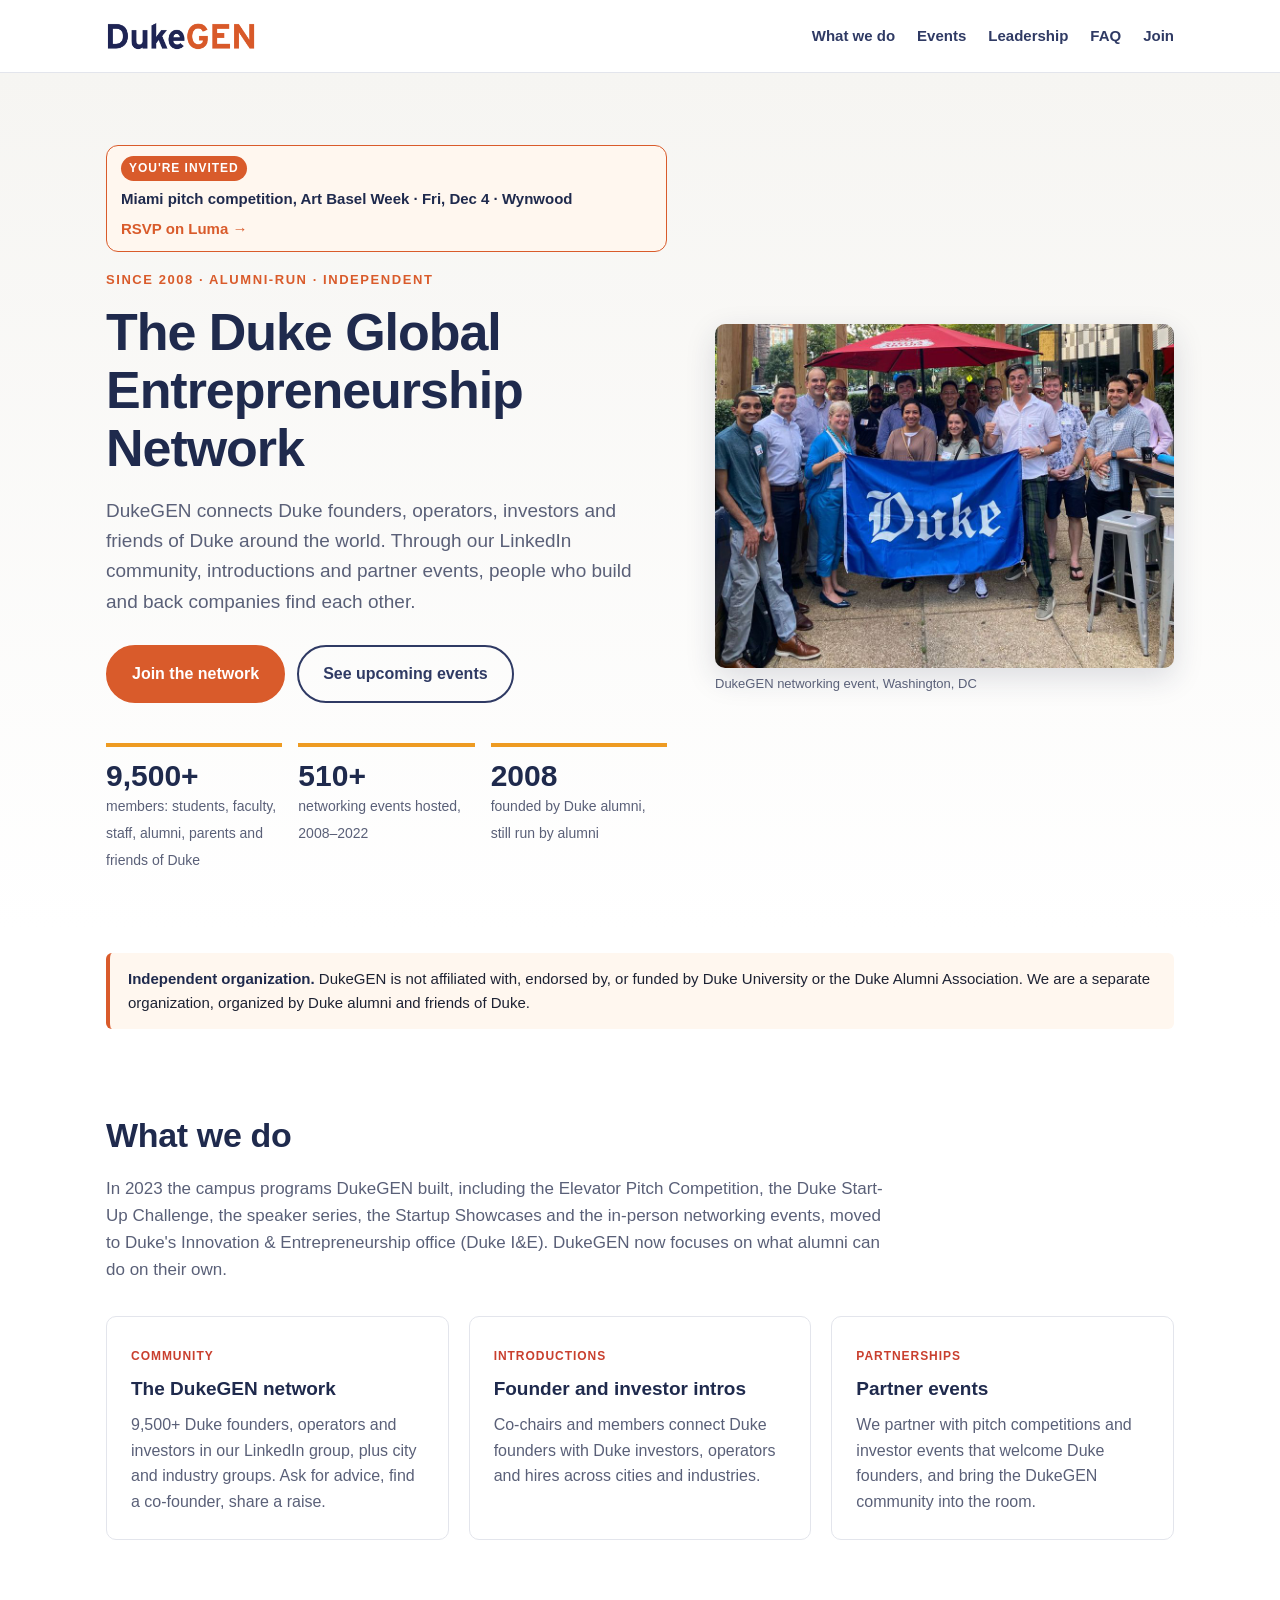
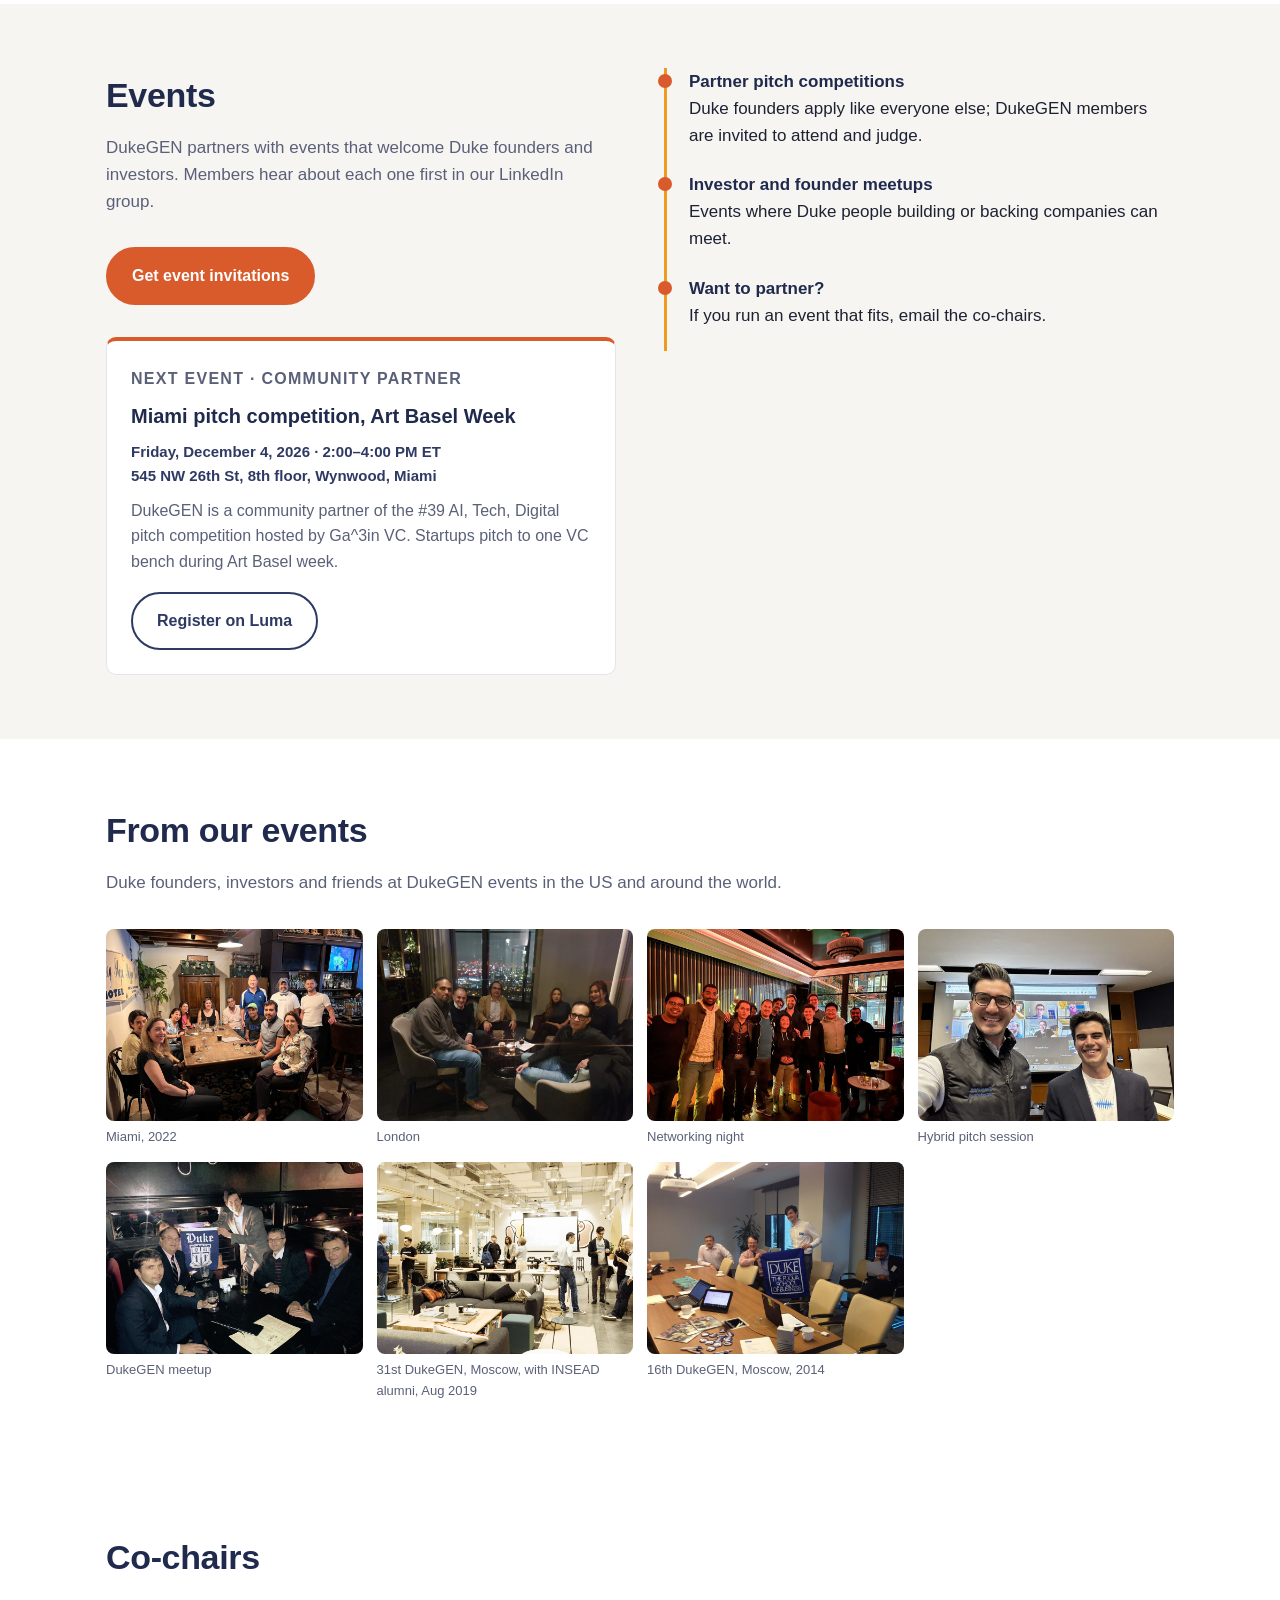
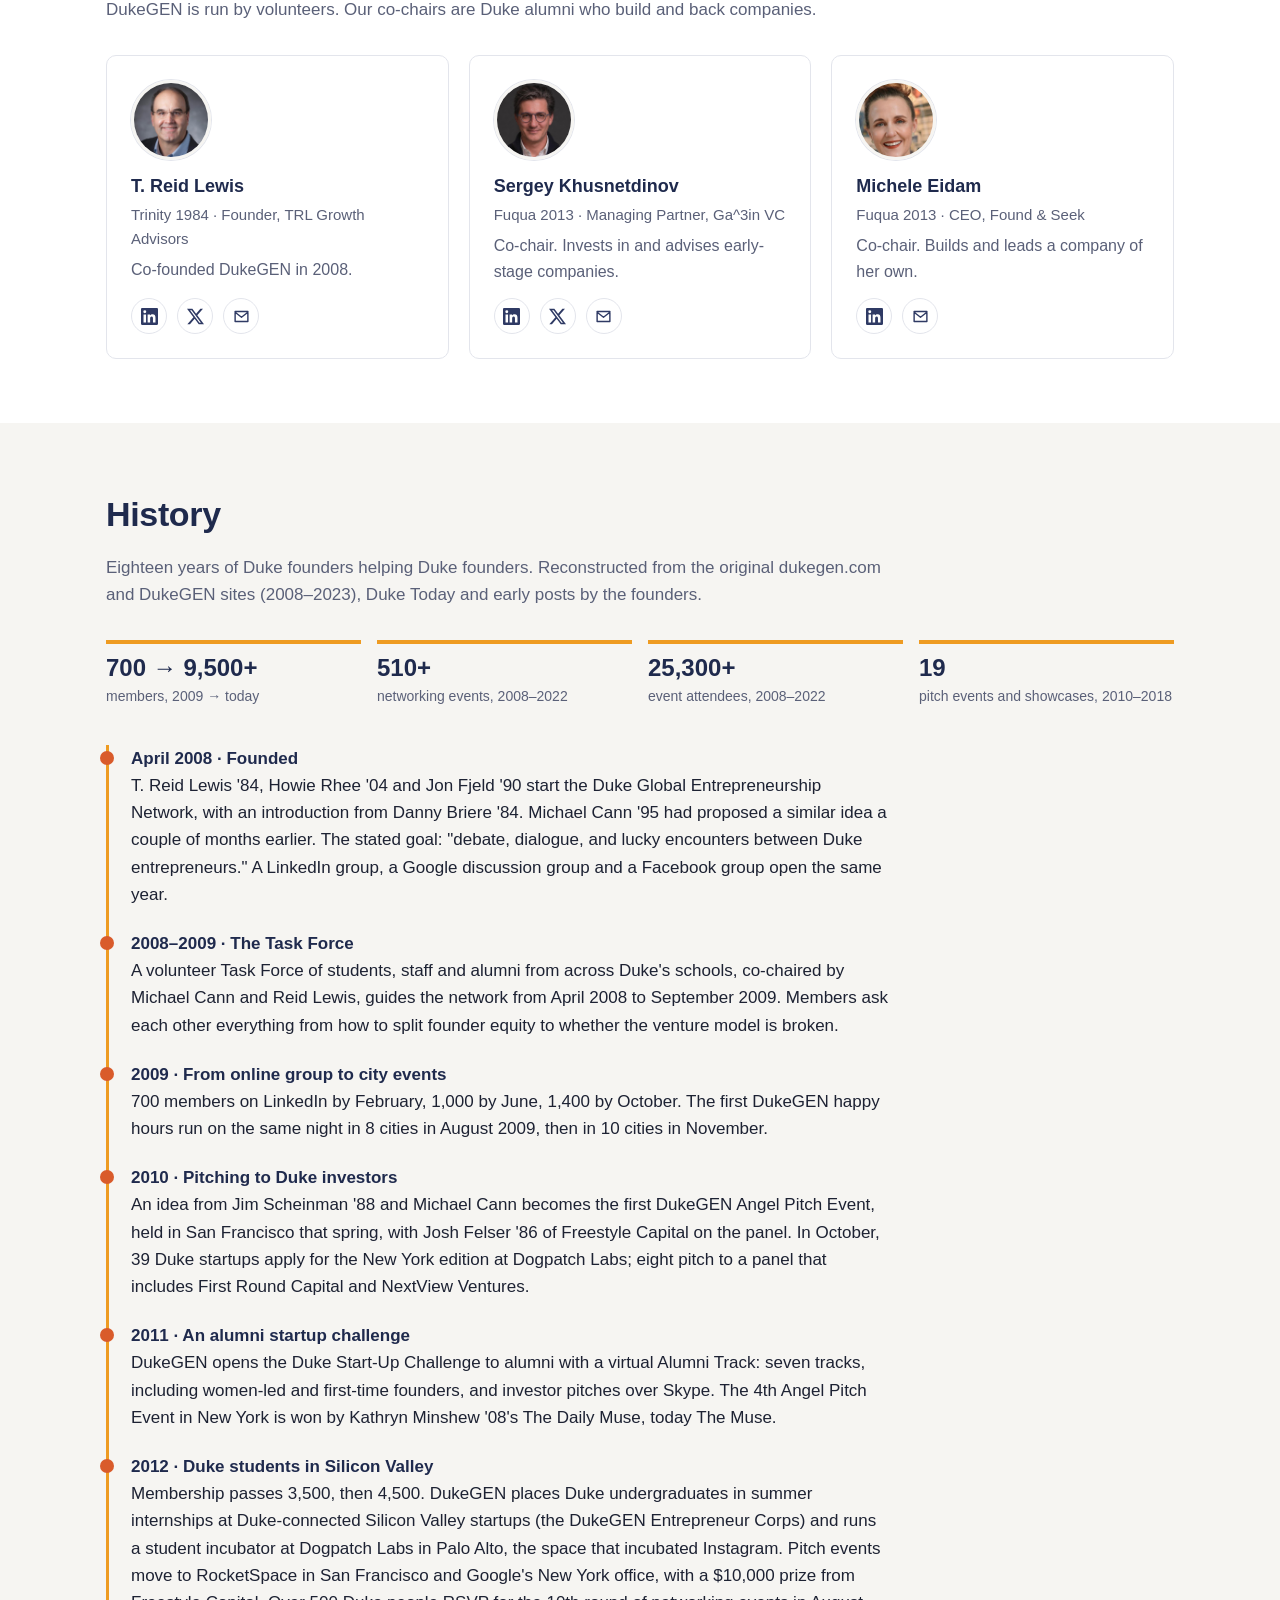
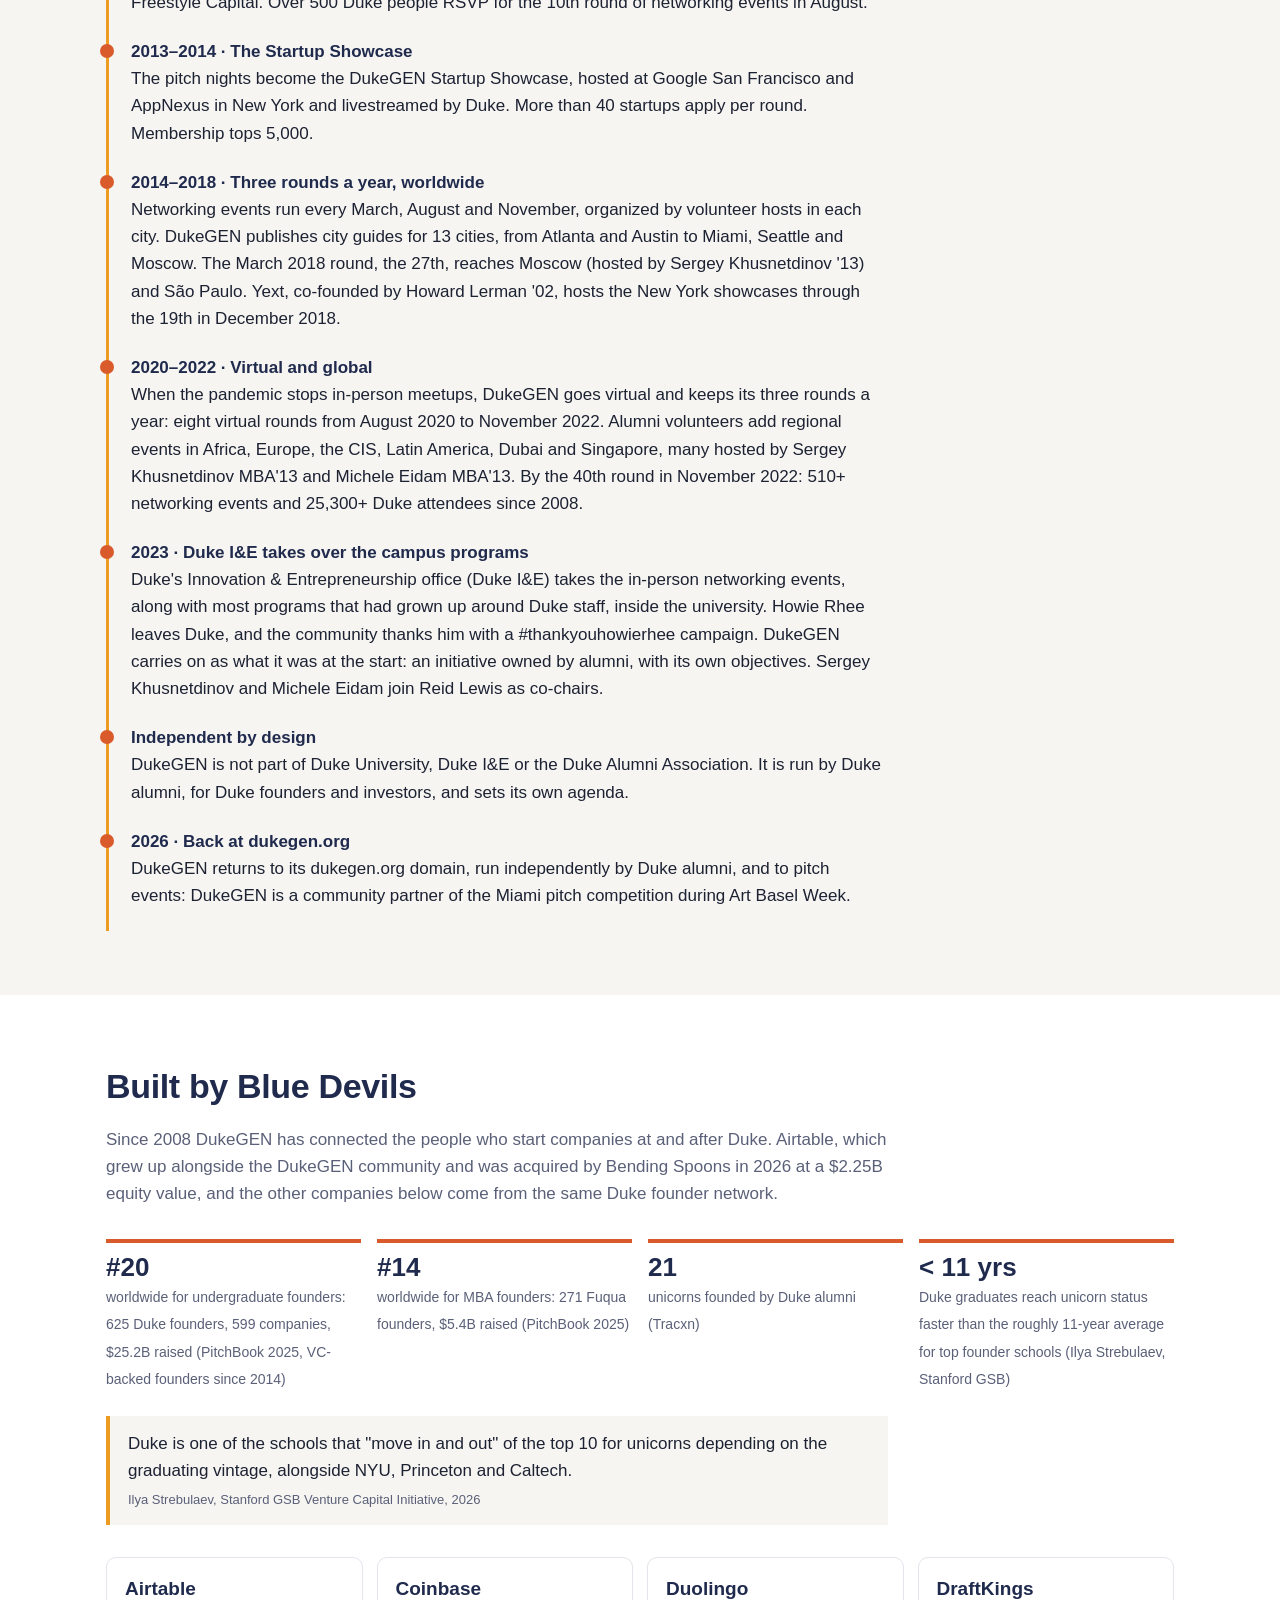
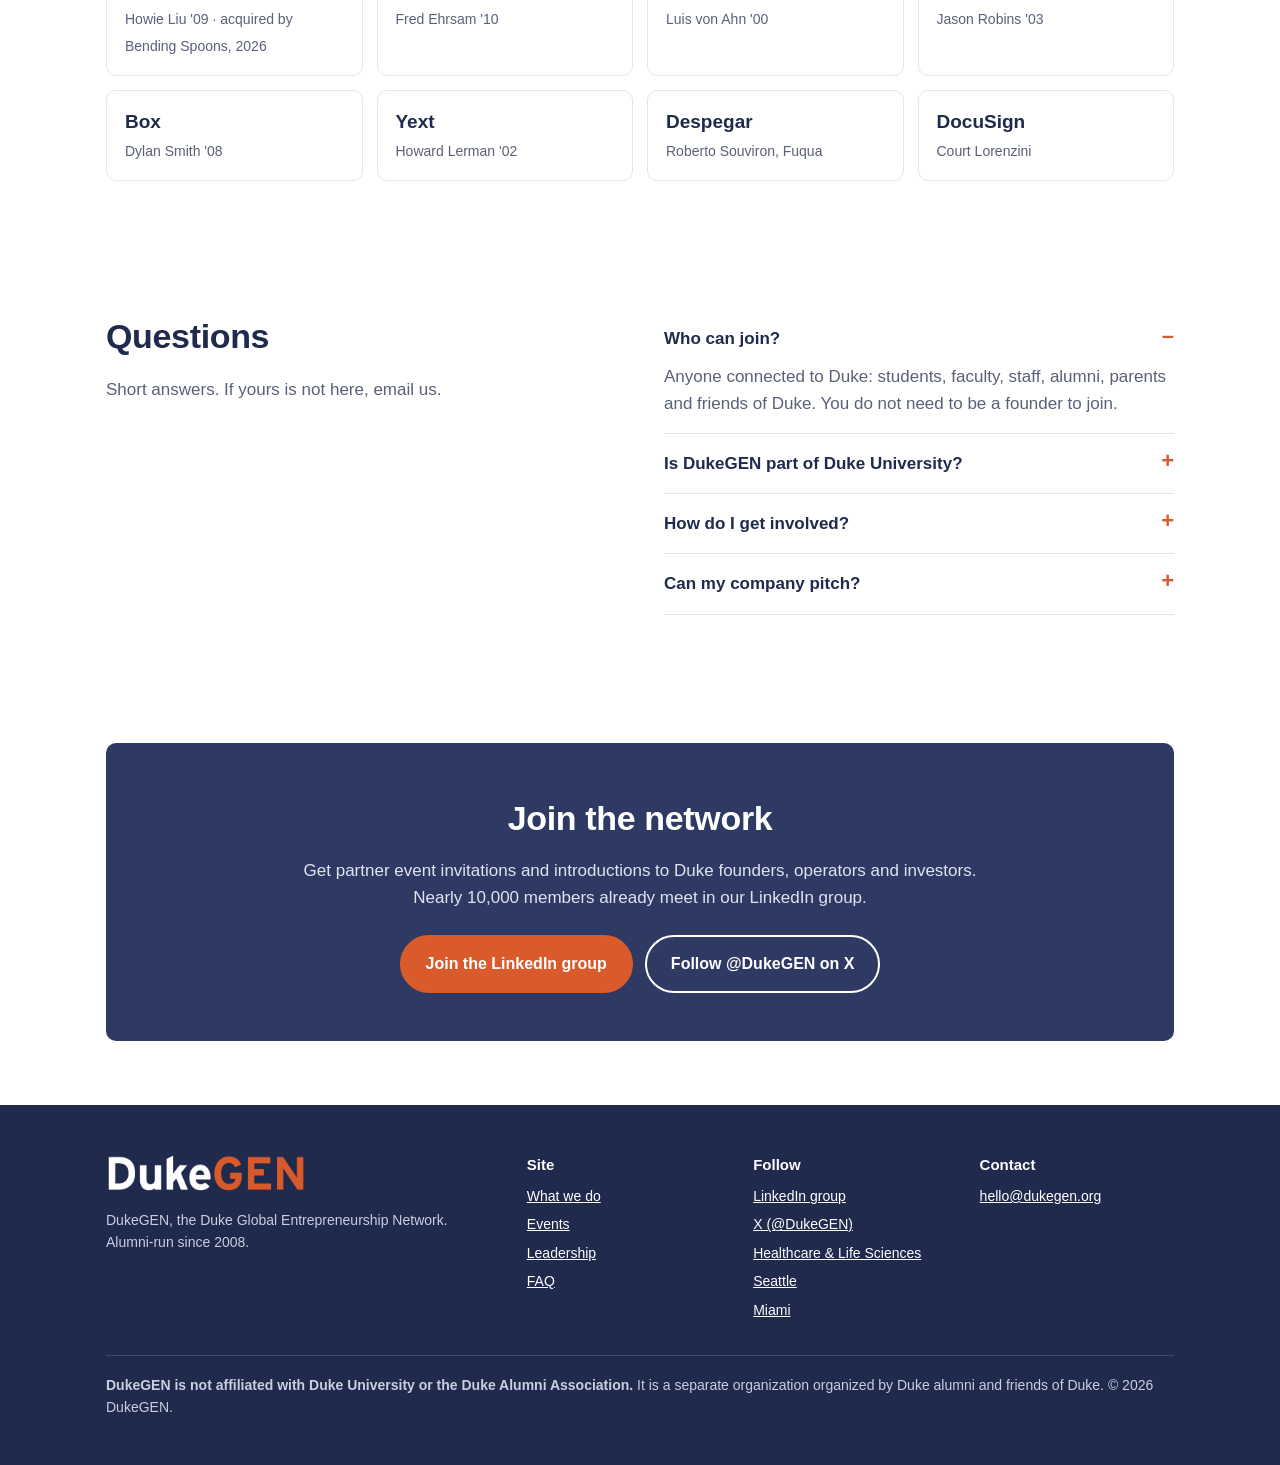
==== commit 28554e06: "DukeGEN-only wordmark (drop Duke I&E mark) in header, footer, favicon, share image Co-Authored-By: C" ====
--- a/index.html
+++ b/index.html
@@ -9,18 +9,18 @@
   <meta property="og:description" content="Founders, operators and investors connected through Duke. Not affiliated with Duke University or the Duke Alumni Association.">
   <meta property="og:type" content="website">
   <meta property="og:url" content="https://www.dukegen.org/">
-  <meta property="og:image" content="https://www.dukegen.org/assets/logo-stacked.png">
+  <meta property="og:image" content="https://www.dukegen.org/assets/og-dukegen.png">
   <meta name="theme-color" content="#2f3a64">
   <link rel="canonical" href="https://www.dukegen.org/">
-  <link rel="icon" href="assets/logo-stacked.png">
-  <link rel="stylesheet" href="styles.css?v=11">
+  <link rel="icon" href="assets/logo-square.png">
+  <link rel="stylesheet" href="styles.css?v=12">
   <script type="application/ld+json">
   {
     "@context": "https://schema.org",
     "@type": "Organization",
     "name": "DukeGEN (Duke Global Entrepreneurship Network)",
     "url": "https://www.dukegen.org/",
-    "logo": "https://www.dukegen.org/assets/logo-stacked.png",
+    "logo": "https://www.dukegen.org/assets/logo-square.png",
     "description": "Volunteer-run network of Duke founders, operators, investors and friends of Duke.",
     "foundingDate": "2008-04",
     "sameAs": ["https://www.linkedin.com/groups/87157/", "https://x.com/DukeGEN"],
@@ -42,7 +42,7 @@
 
 <header class="site">
   <div class="wrap">
-    <a class="brand" href="#top" aria-label="DukeGEN home"><img src="assets/logo-horizontal-trim.png" alt="DukeGEN, Duke Innovation &amp; Entrepreneurship" width="167" height="44"></a>
+    <a class="brand" href="#top" aria-label="DukeGEN home"><img src="assets/logo-wordmark.png" alt="DukeGEN" width="150" height="30"></a>
     <nav class="main" aria-label="Main">
       <ul>
         <li><a href="#programs">What we do</a></li>
@@ -284,7 +284,7 @@
   <div class="wrap">
     <div class="cols">
       <div>
-        <img src="assets/logo-horizontal-reversed.png" alt="DukeGEN, Duke Innovation &amp; Entrepreneurship" width="260" height="68" style="margin-bottom:16px">
+        <img src="assets/logo-wordmark-reversed.png" alt="DukeGEN" width="200" height="40" style="margin-bottom:16px">
         <p>DukeGEN, the Duke Global Entrepreneurship Network. Alumni-run since 2008.</p>
       </div>
       <div>
--- a/styles.css
+++ b/styles.css
@@ -34,7 +34,7 @@
   background: var(--paper); border-bottom: 1px solid var(--line);
 }
 header.site .wrap { display: flex; align-items: center; justify-content: space-between; height: 72px; gap: 16px; }
-header.site .brand img { height: 44px; width: auto; }
+header.site .brand img { height: 30px; width: auto; }
 nav.main ul { list-style: none; display: flex; gap: 22px; margin: 0; padding: 0; }
 nav.main a { text-decoration: none; font-weight: 600; font-size: 15px; color: var(--navy); }
 nav.main a:hover { color: var(--orange); }
@@ -125,7 +125,7 @@
   nav.main li:nth-child(n+4) { display: none; }
 }
 @media (max-width: 480px) {
-  header.site .brand img { height: 36px; }
+  header.site .brand img { height: 26px; }
   nav.main { display: none; }
   .hero { padding: 48px 0 40px; }
   .join { padding: 36px 22px; }
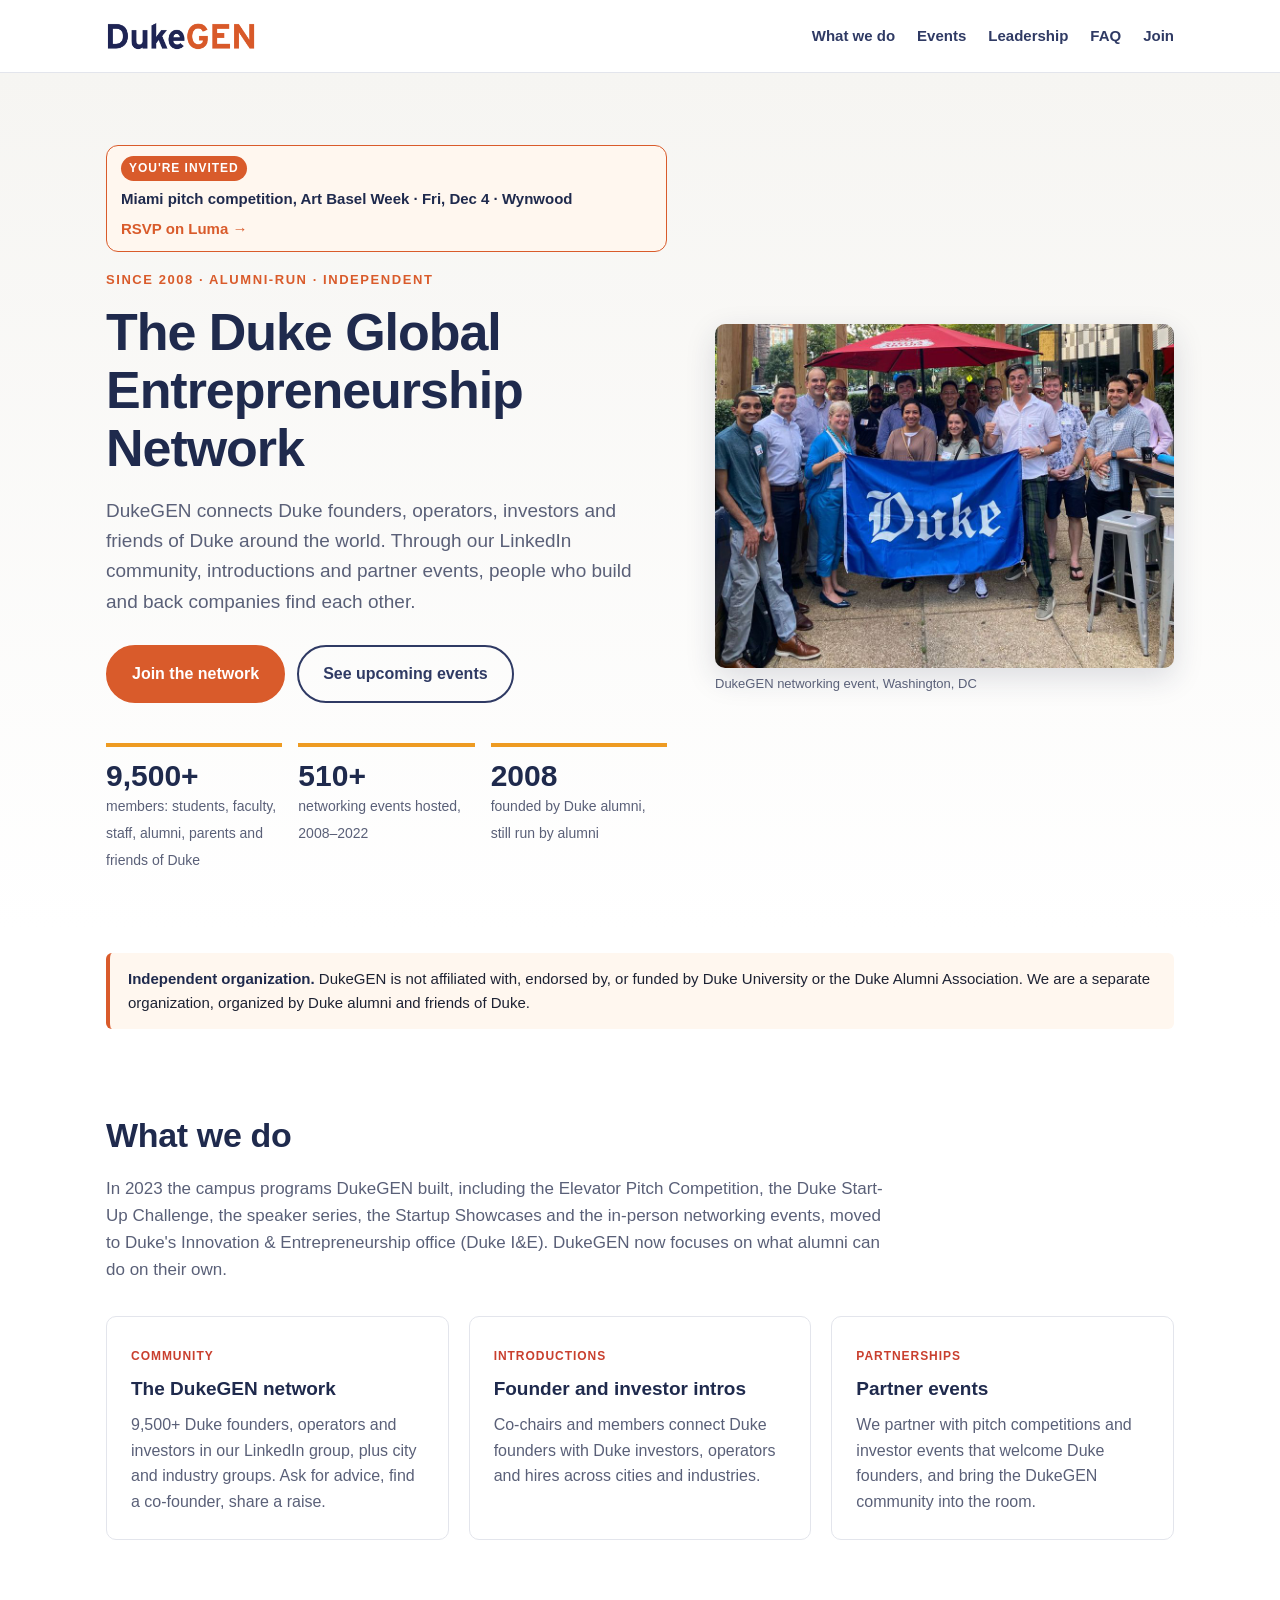
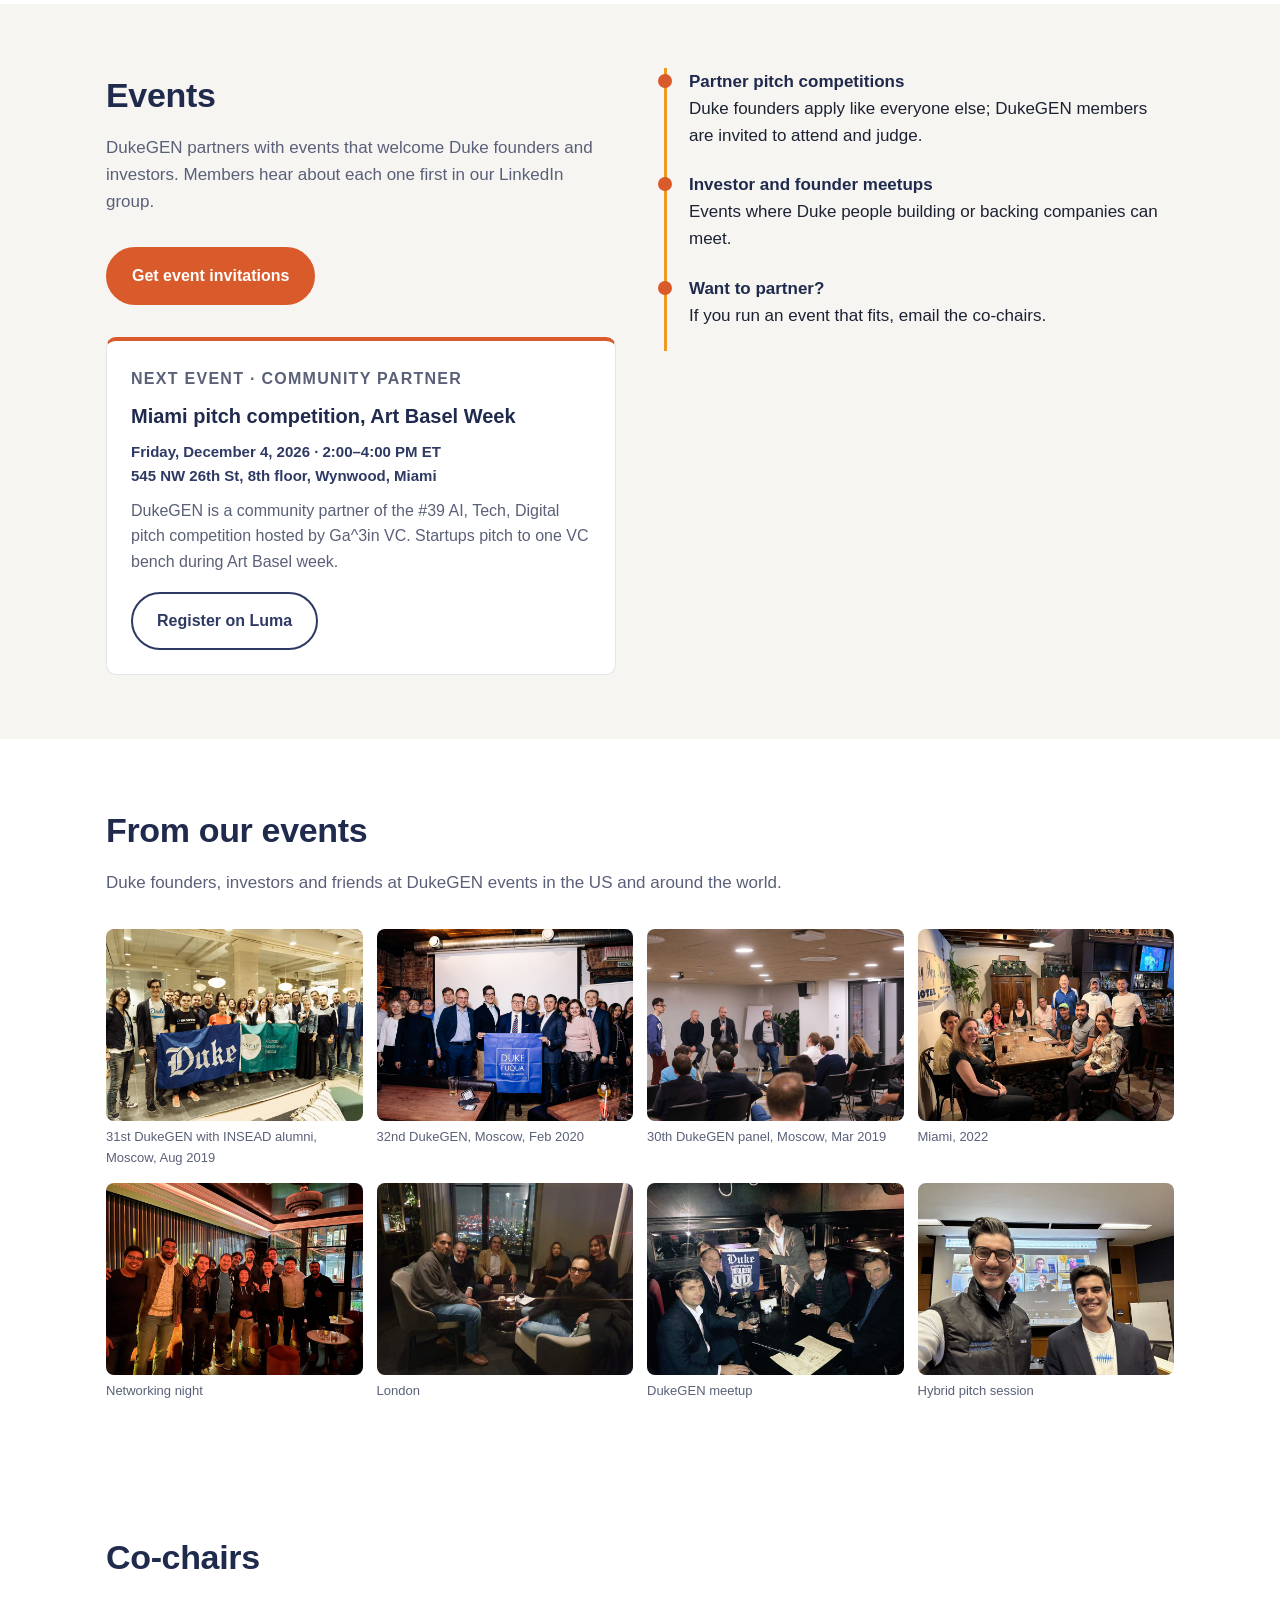
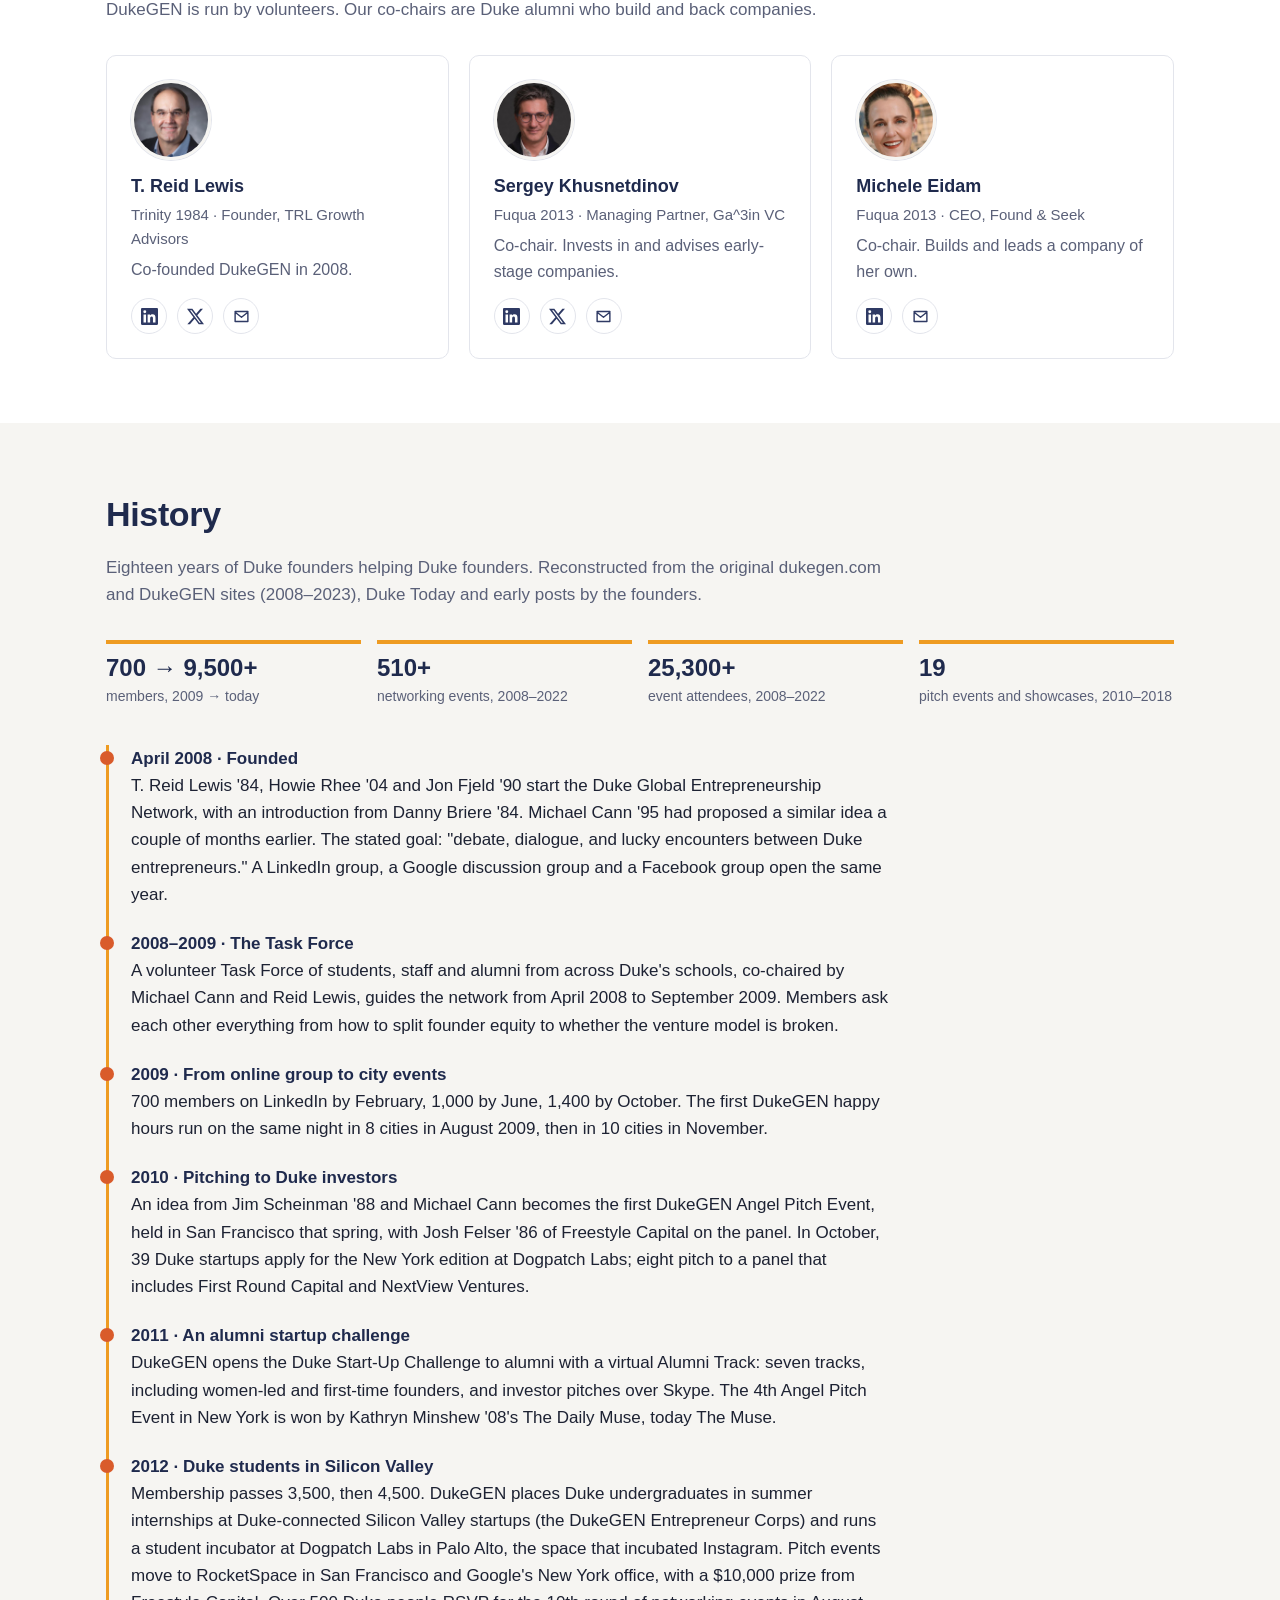
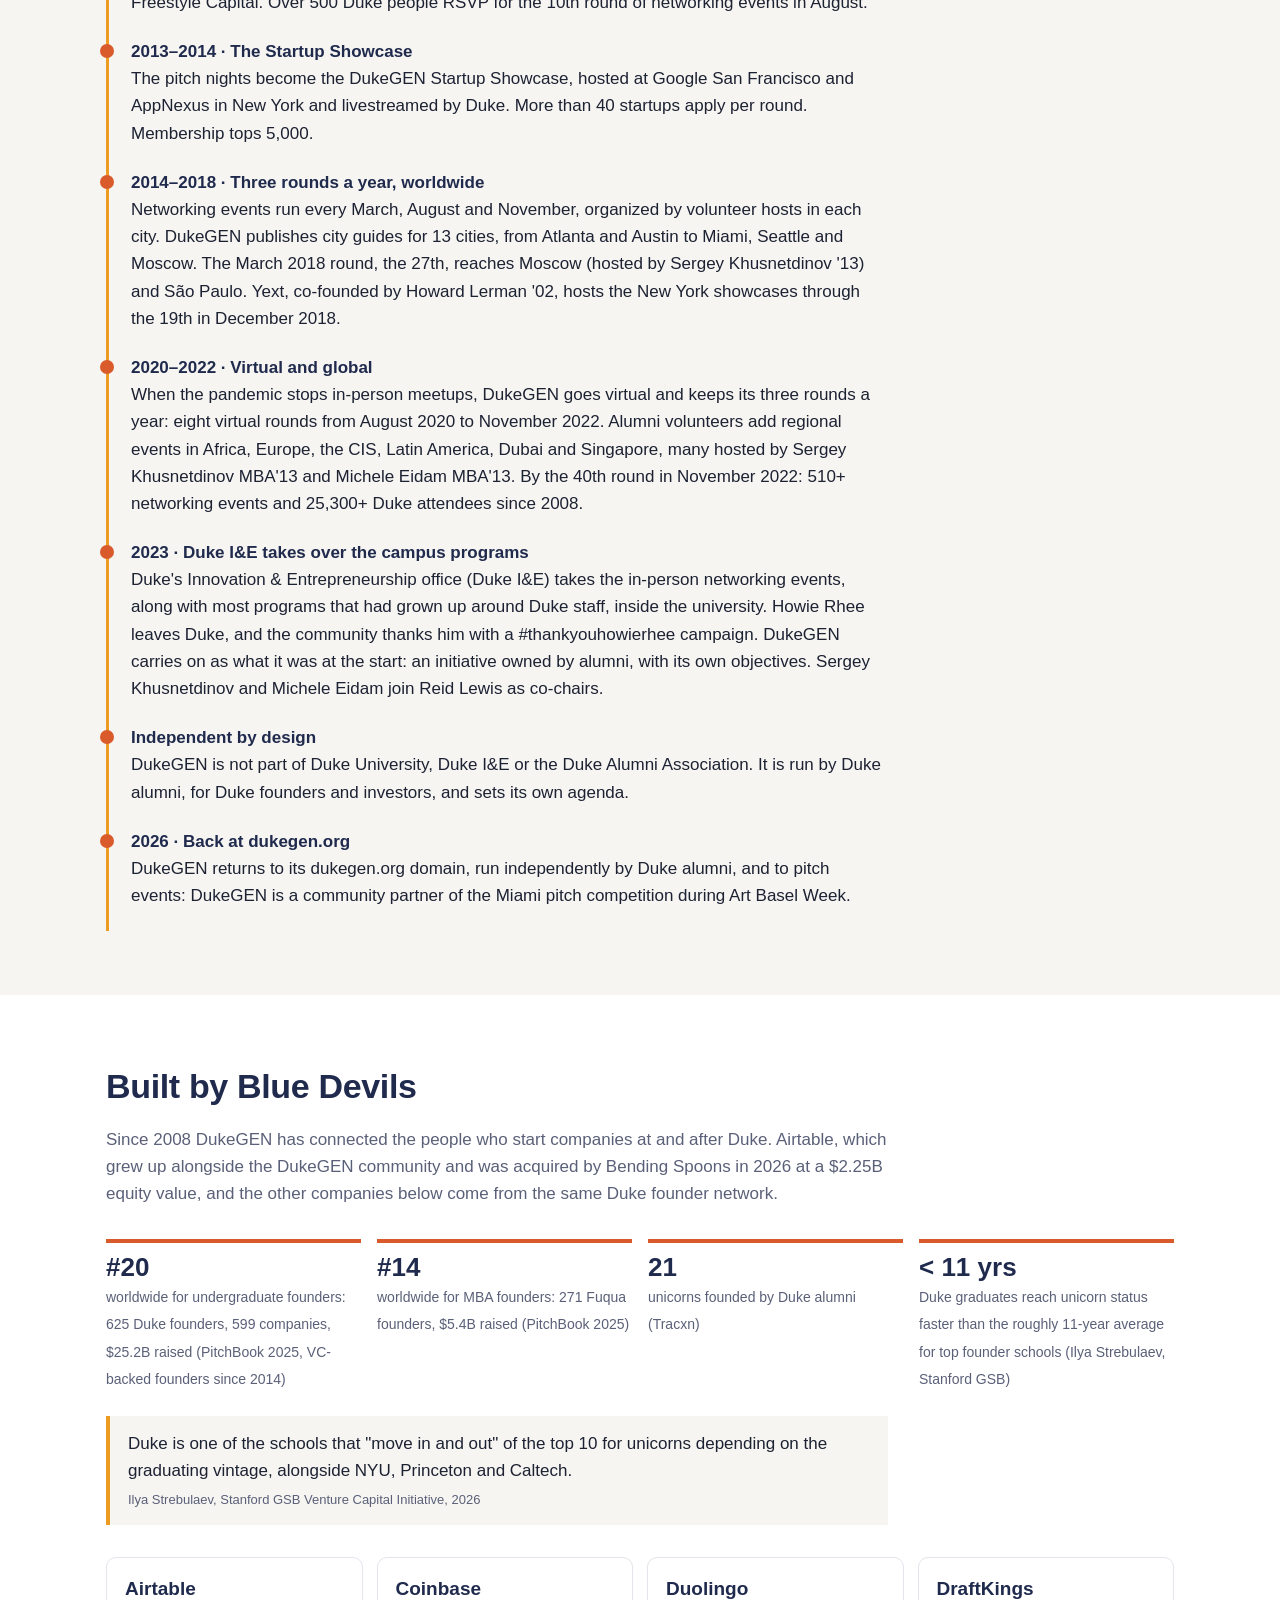
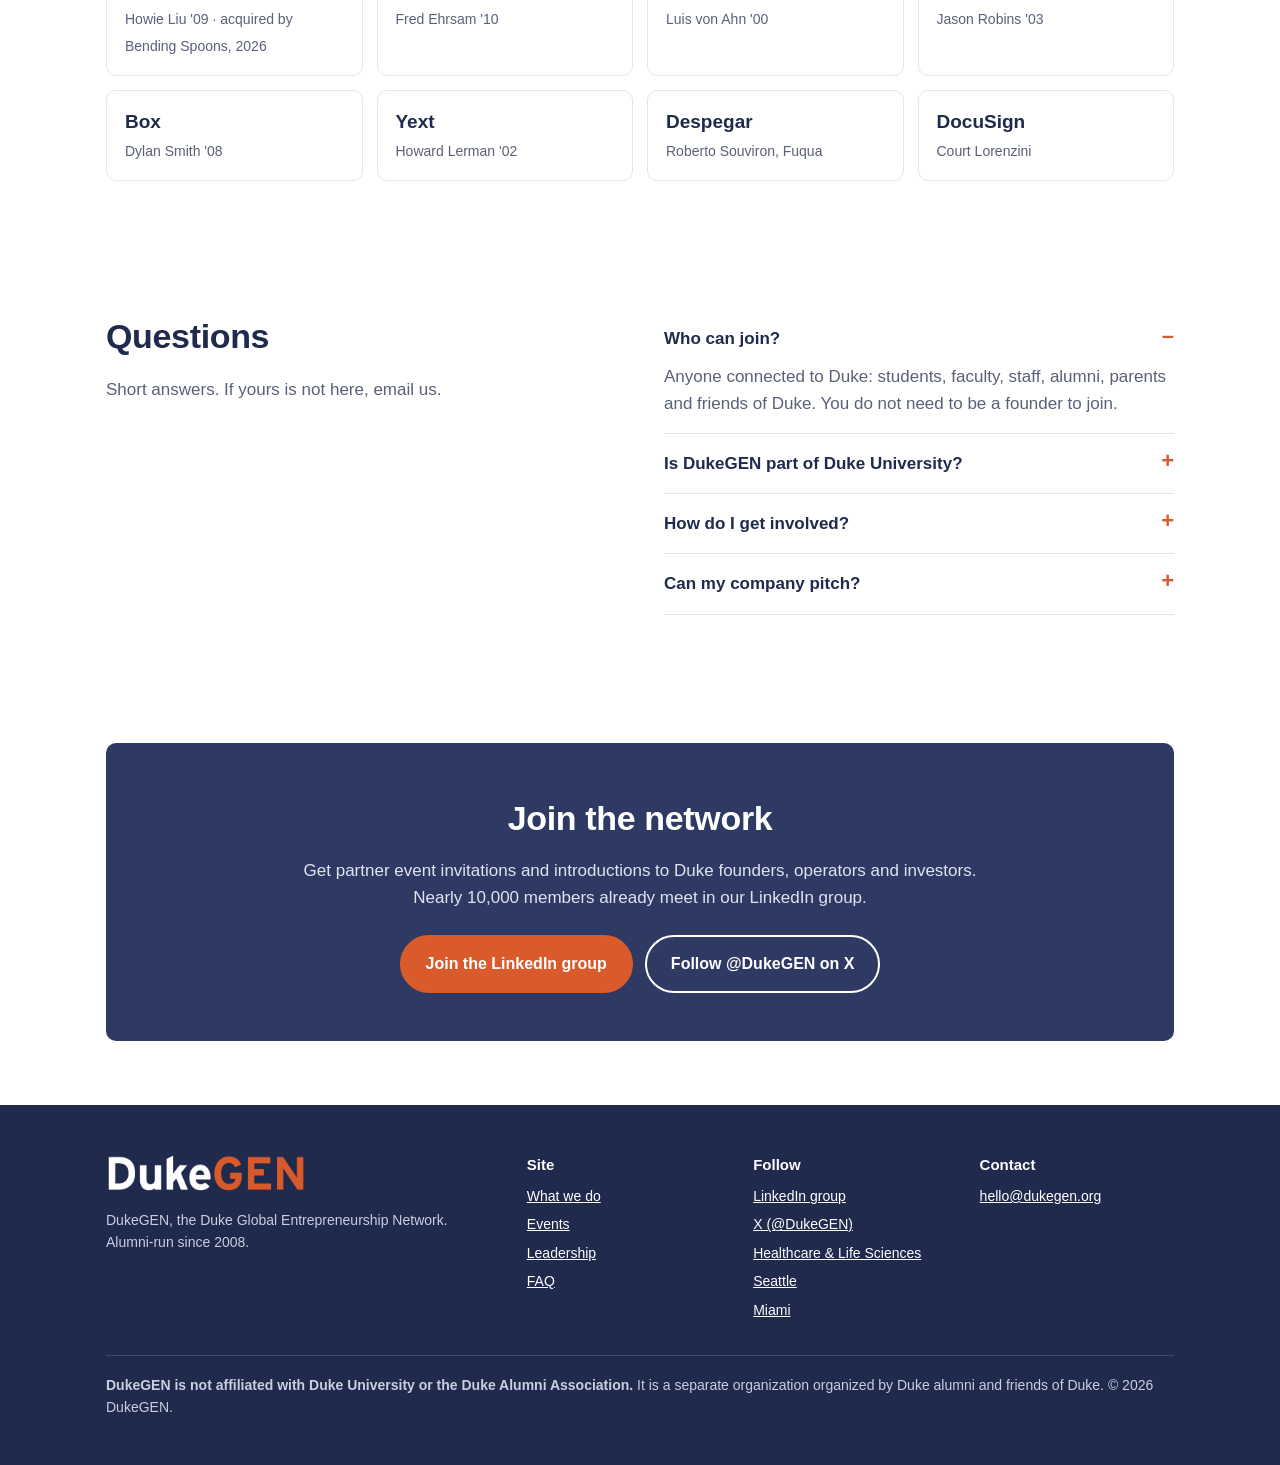
==== commit f393f754: "Gallery: crowd photos from Moscow DukeGEN #30-#32, drop empty-room shots Co-Authored-By: Claude Opus" ====
--- a/index.html
+++ b/index.html
@@ -141,13 +141,14 @@
       <h2>From our events</h2>
       <p class="section-sub">Duke founders, investors and friends at DukeGEN events in the US and around the world.</p>
       <div class="gallery">
-        <figure><img src="assets/events/miami.jpg" alt="DukeGEN members around a table at a Miami networking event" width="960" height="720" loading="lazy"><figcaption>Miami, 2022</figcaption></figure>
-        <figure><img src="assets/events/london.jpg" alt="DukeGEN members at an evening event in London" width="960" height="720" loading="lazy"><figcaption>London</figcaption></figure>
-        <figure><img src="assets/events/group.jpg" alt="Group of DukeGEN members at an evening networking event" width="960" height="720" loading="lazy"><figcaption>Networking night</figcaption></figure>
-        <figure><img src="assets/events/pitch.jpg" alt="Hybrid pitch session with remote judges on screen" width="960" height="720" loading="lazy"><figcaption>Hybrid pitch session</figcaption></figure>
-        <figure><img src="assets/events/night.jpg" alt="DukeGEN members with a Duke banner at a pub table" width="960" height="720" loading="lazy"><figcaption>DukeGEN meetup</figcaption></figure>
-        <figure><img src="assets/events/moscow19.jpg" alt="Attendees talking at the 31st DukeGEN event in Moscow, co-hosted with INSEAD alumni" width="960" height="720" loading="lazy"><figcaption>31st DukeGEN, Moscow, with INSEAD alumni, Aug 2019</figcaption></figure>
-        <figure><img src="assets/events/moscow14.jpg" alt="Meeting room set up for the 16th DukeGEN event in Moscow with a Fuqua banner" width="960" height="720" loading="lazy"><figcaption>16th DukeGEN, Moscow, 2014</figcaption></figure>
+        <figure><img src="assets/events/moscow19.jpg?v=2" alt="About 25 DukeGEN and INSEAD alumni holding Duke and INSEAD flags" width="960" height="720" loading="lazy"><figcaption>31st DukeGEN with INSEAD alumni, Moscow, Aug 2019</figcaption></figure>
+        <figure><img src="assets/events/moscow32.jpg?v=2" alt="DukeGEN members holding a Duke Fuqua flag at an evening event" width="960" height="720" loading="lazy"><figcaption>32nd DukeGEN, Moscow, Feb 2020</figcaption></figure>
+        <figure><img src="assets/events/moscow30.jpg?v=2" alt="Panel discussion in front of a full audience" width="960" height="720" loading="lazy"><figcaption>30th DukeGEN panel, Moscow, Mar 2019</figcaption></figure>
+        <figure><img src="assets/events/miami.jpg?v=2" alt="DukeGEN members around a table at a Miami networking event" width="960" height="720" loading="lazy"><figcaption>Miami, 2022</figcaption></figure>
+        <figure><img src="assets/events/group.jpg?v=2" alt="Group of DukeGEN members at an evening networking event" width="960" height="720" loading="lazy"><figcaption>Networking night</figcaption></figure>
+        <figure><img src="assets/events/london.jpg?v=2" alt="DukeGEN members at an evening event in London" width="960" height="720" loading="lazy"><figcaption>London</figcaption></figure>
+        <figure><img src="assets/events/night.jpg?v=2" alt="DukeGEN members with a Duke banner at a pub table" width="960" height="720" loading="lazy"><figcaption>DukeGEN meetup</figcaption></figure>
+        <figure><img src="assets/events/pitch.jpg?v=2" alt="Hybrid pitch session with remote judges on screen" width="960" height="720" loading="lazy"><figcaption>Hybrid pitch session</figcaption></figure>
       </div>
     </div>
   </section>
